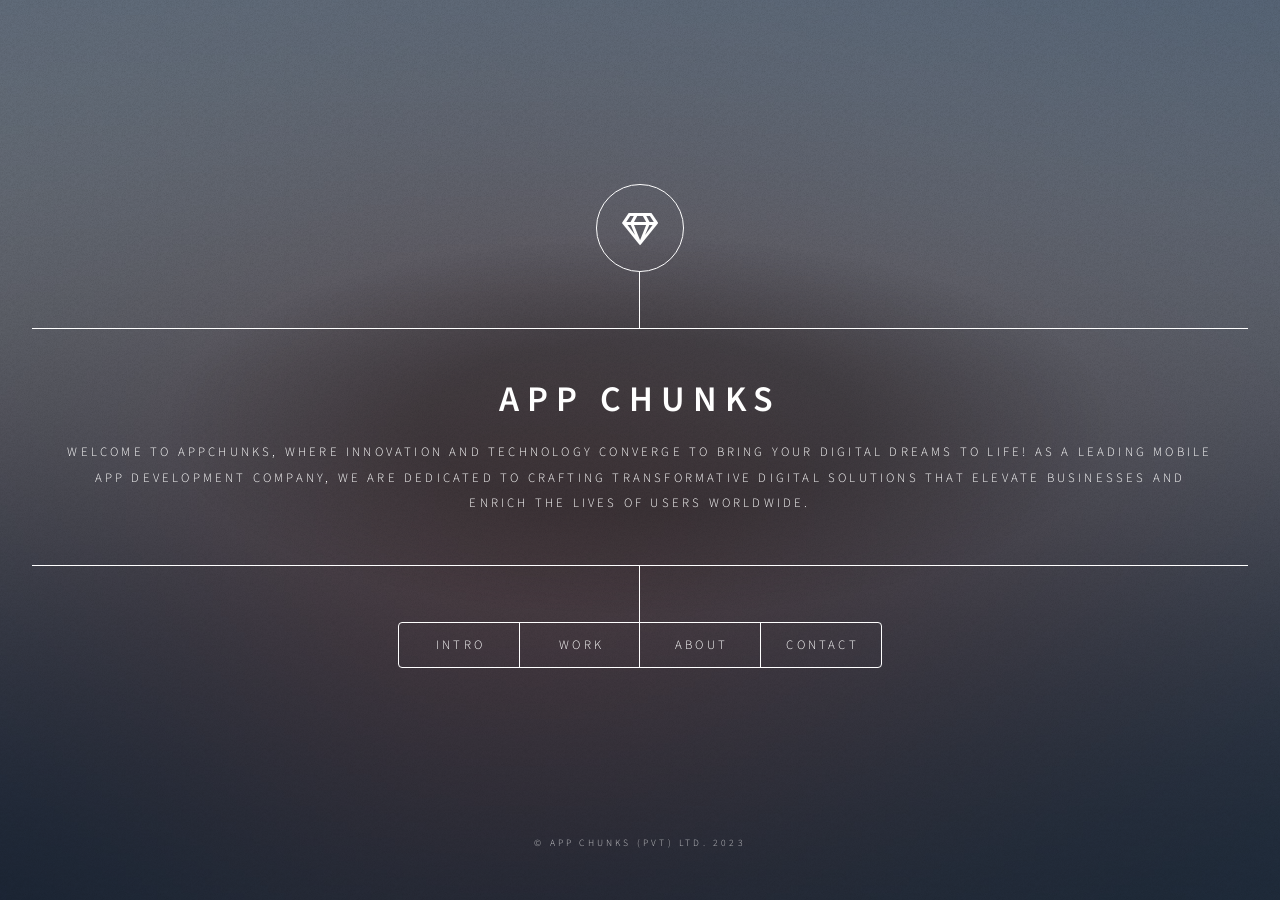
==== index.html @ 53e66ccf "-appads updated" ====
<!DOCTYPE HTML>
<!--
	Dimension by HTML5 UP
	html5up.net | @ajlkn
	Free for personal and commercial use under the CCA 3.0 license (html5up.net/license)
-->
<html>
	<head>
		<title>App Chunks</title>
		<!-- <link rel="apple-touch-icon" href="images/apple-touch-icon.png">
		<link rel="icon" href="images/favicon.ico" type="image/x-icon"> -->
		<link rel="icon" type="image/x-icon" href="images/favicon.ico">
		
		<meta charset="utf-8" />
		<meta name="viewport" content="width=device-width, initial-scale=1, user-scalable=no" />
		<link rel="stylesheet" href="assets/css/main.css" />
		<noscript><link rel="stylesheet" href="assets/css/noscript.css" /></noscript>
		<script async src="https://pagead2.googlesyndication.com/pagead/js/adsbygoogle.js?client=ca-pub-1702155776302125"
     crossorigin="anonymous"></script>

	</head>
	<body class="is-preload">

		<!-- Wrapper -->
			<div id="wrapper">

				<!-- Header -->
					<header id="header">
						<div class="logo">
							<span class="icon fa-gem"></span>
							<!-- <img src="logo.png" alt="Italian Trulli"> -->
						</div>
						<div class="content">
							<div class="inner">
								<h1>App Chunks</h1>
								<p>Welcome to Appchunks, where innovation and technology converge to bring your digital dreams to life! As a leading mobile app development company, we are dedicated to crafting transformative digital solutions that elevate businesses and enrich the lives of users worldwide.</p>
							</div>
						</div>
						<nav>
							<ul>
								<li><a href="#intro">Intro</a></li>
								<li><a href="#work">Work</a></li>
								<li><a href="#about">About</a></li>
								<li><a href="#contact">Contact</a></li>
								<!-- <li><a href="#elements">Elements</a></li> -->
							</ul>
						</nav>
					</header>

				<!-- Main -->
					<div id="main">

						<!-- Intro -->
							<article id="intro">
								<h2 class="major">Intro</h2>
								<span class="image main"><img src="images/pic01.jpg" alt="" /></span>
								<p>Welcome to Appchunks, where innovation and technology converge to bring your digital dreams to life! As a leading mobile app development company, we are dedicated to crafting transformative digital solutions that elevate businesses and enrich the lives of users worldwide.</p>
							</article>

						<!-- Work -->
							<article id="work">
								<h2 class="major">Work</h2>
								<span class="image main"><img src="images/pic02.jpg" alt="" /></span>
								<p>Mobile App Development: Harness the power of mobile with our custom app development services. Whether it's iOS, Android, or cross-platform apps, we have the expertise to create a mobile solution tailored to your requirements.
									<br><br>-Web Application Development: From feature-rich web portals to responsive web applications, we build web-based solutions that deliver exceptional performance and user experience.
									<br><br>-UI/UX Design: Our talented designers craft visually stunning interfaces that seamlessly integrate functionality and aesthetics, ensuring an unparalleled user journey.
									<br><br>-App Maintenance & Support: Our commitment doesn't end with the app launch. We provide ongoing support and maintenance to keep your app running smoothly and up-to-date with the latest technologies.
							</article>

						<!-- About -->
							<article id="about">
								<h2 class="major">About</h2>
								<span class="image main"><img src="images/pic03.jpg" alt="" /></span>
								<p>Let's Transform the Digital Landscape Together:

									Join hands with Appchunks to embark on a transformative journey into the digital world. Together, we will redefine possibilities, enhance user experiences, and drive your business to new heights. Contact us today to discuss your project and witness the magic of innovation come to life.</p>
							</article>

						<!-- Contact -->
						
							<article id="contact">
								<h2 class="major">Contact</h2>
								<form method="post" action="#">
									<div class="fields">
										<div class="field half">
											<label for="name">Name</label>
											<input type="text" name="name" id="name" />
										</div>
										<div class="field half">
											<label for="email">Email</label>
											<input type="text" name="email" id="email" />
										</div>
										<div class="field">
											<label for="message">Message</label>
											<textarea name="message" id="message" rows="4"></textarea>
										</div>
									</div>
									<ul class="actions">
										<li><input type="submit" value="Send Message" class="primary" /></li>
										<li><input type="reset" value="Reset" /></li>
									</ul>
								</form>
								<ul class="icons">
									<li><a href="#" class="icon brands fa-twitter"><span class="label">Twitter</span></a></li>
									<li><a href="#" class="icon brands fa-facebook-f"><span class="label">Facebook</span></a></li>
									<li><a href="#" class="icon brands fa-instagram"><span class="label">Instagram</span></a></li>
									<li><a href="#" class="icon brands fa-github"><span class="label">GitHub</span></a></li>
								</ul>
							</article>

<!-- terms -->
						<article id="terms">
							<h2 class="major">Terms and Conditions</h2>
							<h1>Conditions of Usage</h1>
<p>When a visitor proceeds to visit our website or uses any of our products or services, it implies that he has read and accepted the terms and conditions and submitted unconditional consent to show compliance. If a user finds part or whole of the terms and conditions contrary to his will, we urge you to stop using our website, products, and services, if any, since we only entertain those who agree with our terms and conditions of usage.</p>

<h1>Ownership of Intellectual Property</h1>
<p>As a user of this website or of products and services designed and prepared by Trostun, you must note down that these are considered to be under the sole ownership of Trostun as its intellectual property. Each user will be granted official permission for personal usage through a formal End User License Agreement. Any user thereby cannot modify, alter, change, reverse engineer, or exploit in any manner the intellectual property, i.e., products and services of Trostun.</p>

<h1>Formation of Legal Agreement</h1>
<p>Willful and voluntary usage of our website, products, and services implies by default that you have agreed upon all sections of our terms and conditions along with the privacy policy, and also to the fact that this document forms a legal agreement that is governed by the laws of the land.</p>

<h1>Age Limitations</h1>
<p>Trostun does not discriminate on the basis of age, race, nationality, ethnicity, religion, gender, or even orientation. In addition to that, we strictly urge minor children under the age of 13 not to use any of our products/services. Moreover, we also request that the parents of minor children keep a close check on their children’s online activities.</p>

<h1>Third-Party Links</h1>
<p>Following a very common marketing practice, our website, product, or service pages may often contain third-party links that have no direct connection with Trostun. All these ad links are randomly placed with the sole intention of marketing.</p>
<p>Trostun bears no responsibility for any of these third-party websites and forums. Instead, we urge our users to cautiously interact with all these third-party links and take all your necessary measures and due security steps since we Trostun will bear zero responsibility in any such event where some financial, social, personal, or any kind of loss occurs through usage of these third party websites. Any user reaching these third-party websites is solely responsible for all his acts, interaction, purchases, transaction, or whatsoever.</p>

<h1>Limited Liability</h1>
<p>All the users must note down that Trostun shall not be liable for any direct or indirect, incidental, special, or consequential damages, including but not limited to damages for loss of profit, goodwill, intellectual property, use, data, any other intangible losses, or even losses to physical property. Resulting from the use, or inability to use our services and products.</p>

<h1>Cancellation and Termination</h1>
<ul>
  <li>In case of cancellation or termination of account from either party, Trostun will stop providing you access to its products and services instantly.</li>
  <li>In case of cancellation from the user end, no user will be entitled to any refunds or compensation of any kind.</li>
  <li>All the outstanding payments will instantly become due on the part of the user and will have to be paid in full before quitting/surrendering the usage.</li>
</ul>

<h1>Arbitration and Class Action Waiver</h1>
<p>All the parties concerned in this agreement must note down that any claim, dispute, outstanding issue, controversy, or matter of arbitration arising out of or related to these terms and conditions, their breach, violation, termination, enforcement, interpretation, or validity thereof will be resolved solely by binding individual arbitration and not in a class, representative or consolidated action or proceeding.</p>

<h1>Mobile App Specific Conditions</h1>
<p>Trostun gives the user formal permission through EULA for personal usage, which is subject to compliance with all these terms and conditions. Moreover, that permission is limited nonexclusive to download and install a copy of the App on a mobile device or computer you own or use and to run such a copy of the App solely for your non-commercial usage purposes. So you cannot:</p>
<ul>
  <li>Copy, modify, alter, change, or create derivative works based on the App</li>
  <li>Distribute, transfer, share, sublicense, lease, lend, or rent the App to any third party</li>
  <li>Reverse engineer, decompile or disassemble the App</li>
  <li>Make the functionality of the App available to multiple users without the knowledge and consent of Trostun</li>
</ul>

<h1>Data Retention Policy</h1>
<p>Trostun may collect some of the basic information of our users, which is purely meant for improving the user experience. This information might be retained with us until a user continues using our products and services, also for a reasonable period even afterward to analyze the user grievances, if any, and possible reasons for withdrawals, and to have a deeper insight into the solution of such problems and not for any commercial or financial purposes at all.</p>

						</article>

						<!-- privacy -->
						<article id="privacy">
							<h2 class="major">Privacy Policy</h2>

							<p>AppChunks being a large-scale IT Company, truly believes in the right to privacy of its users. This
								document will shed light on matters related to the privacy policy of the company, along with common
								practices that are pursued for
								the protection of the data and personally identifiable information provided to us. </p>
		
							<p>Here in this policy document, we will discuss in detail that which exact information is collected,
								the reason for the collection of this information, what measures do we take to ensure the protection
								of this information, how and where
								this information is stored, and what exact purposes are served with this information. </p>
							<h5 class="text-head">Which Information Do We Collect?</h5>
							<p>Whenever a user or client interacts directly or indirectly with any of our Software, App, Site, or
								avails any of our services, we may collect some very fundamental information like user name, mailing
								ID, IP Address, etc. There is also
								some non-personal data that we collect and which cannot be linked back to you.</p>
							<p>Apart from these very fundamentals, some other data like the location through IP address, your log
								data, usage information, your device information, and furthermore the data collected through cookies
								is also collected. </p>
							<h5 class="text-head">How Do We Use Your Information?</h5>
							<p>At AppChunks, we only collect all this basic information purely for legitimate purposes and in
								absolute good faith. We collect, process, record, and store this data to appropriately execute the
								contract between our users and us.
								Some other common purposes for the collection of this information are as below</p>
							<ul class="pColor">
								<li>With an intent to communicate with regards to your use of our Software, App, Site or availing
									any of our services. This communication is made for several reasons, i.e., software or app
									updates, to acquire your feedback, to respond
									back to this feedback, for your account verification, to provide you with assistance and support
									in the event of any complications or queries, and for follow up correspondence as well.</li>
								<li>This information also helps us manage our site and products/services in the best possible
									manner, making it more user friendly, ascertaining the true identity of our users for security
									purposes, processing certain transactions
									incurring out of purchases and paid services, in improving the algorithms and performance of our
									site, software, app, and services.</li>
								<li>We use this information to send the users direct email notifications and special offers, if any,
									to send you the promotional and informational content about any new advancements in our
									services, apps, or software, although these
									notifications and emails can be unsubscribed at any time if any of the users aren’t interested
									in them, to connect with them immediately if the need is, in a case where the immediate
									interaction with the user of our services
									is inevitable.</li>
								<li>To execute and process transactions swiftly</li>
								<li>This information helps us improve our products and services, giving us more information about
									consumer preferences and priorities. </li>
							</ul>
							<h5 class="text-head">Do We Exchange Your Data for Any Commercial or Social Reasons?</h5>
							<p>NOT AT ALL. As mentioned earlier that AppChunks is a professional IT Company, and it believes in
								absolute transparency. We respect the privacy of our clients and never tend to breach it no matter
								what; instead, we take all tight
								measures to ensure definite security and protection of the data we attain from our users. We never
								exchange or sell your personal information to any third parties at all, whatever the case may be.
							</p>
							<h5 class="text-head">Plug-ins and Third-Party Apps</h5>
							<p>While using any of our software, apps, site, or services, some third-party plug-ins and apps may try
								to interact and request for your information, but this request would be made straight to the user
								and not to us, nor do we allow any
								such indirect permission at all. </p>
							<p>Therefore, in a case when you come across any such information requests, better analyze them well at
								your own, and only after a hundred percent satisfaction allow them for access, AppChunks would
								never grant this permission to them
								on your behalf even if we have your information already stored. </p>
		
							<h5 class="text-head">When, Why, and With Whom Your Info Might Be Shared?</h5>
							<p>At the very first instance, we never ever share, publicize, or reveal any of your information with
								any third party for any personal, financial, or social gains at all. In some remote exceptions when
								we are contacted by any law enforcing
								agencies LEAs demanding any such information, being bound with the law of the land, only in this
								event your info might be shared with a broader intention of security of land, or, we may also reveal
								this information when the user
								initiates any legal proceedings against us in any court of law or in any arbitrary body, for the
								sake of specifications and identity of the party. Other than these reasons mentioned above, we never
								publicize or reveal your personal
								information. </p>
							<h5 class="text-head">Do We Get Information from Minor Users Too?</h5>
							<p>AppChunks strictly abides by the laws of the land and never knowingly gets any personal information
								from children under the age of 13. In a case where we later realize through any means that some
								certain user is below this age bar
								and his/her information has unknowingly been obtained, we instantly sort the info out and erase it
								even without the request of the user. </p>
							<!-- mobile privacy starts here -->
							<h3 class="policy-hd text-start  pb-0">Mobile Apps Privacy Policy</h3>
							<h5 class="text-head">Which Info is Obtained by the App?</h5>
							<p>As a large-scale professional to the core and reputed organization, AppChunks strongly believes in
								your right to privacy and ensures implementing all staunch measures that guarantee the protection of
								your information. So basically,
								the certain app gets the information that is provided by the user itself when he downloads and
								installs the app. The registration somehow isn’t necessary in all cases but a few features may not
								work unless you don’t register with
								us. During this registration process, the app may usually collect the user name, mailing address,
								password, and a few more such information which is not at all sensitive in nature.</p>
							<h5 class="text-head">Do We Collect any Financial Details?</h5>
							<p>This simple and straight answer to this question is NO. We never demand, acquire, retrieve, or store
								any of your financial information. All the financial transactions between users and us always occur
								through credible third-party platforms
								like banking channels, PayPal and others. AppChunks has nothing to do with any of your financial
								details like Debit or Credit card numbers etc.</p>
							<h5 class="text-head">Information That App Collects Automatically</h5>
							<p>The information that may automatically be collected may include but is not limited to the type of
								device being used, device ID, IP address, mobile operating system, browser info, etc., somehow; the
								app doesn’t collect the precise location
								of the user.</p>
							<h5 class="text-head">Can a User Opt Out at Any Time?</h5>
							<p>Yes. A user can opt-out at any time of his choosing, whenever he decides and makes the mind to not
								allow us any further tracking of the location and retention of the data or information. The user can
								do this instantly by simply uninstalling
								the app from a mobile phone using the most common standard uninstallation processes, or he may also
								request the same by sending us an email which will be acted upon instantly without any questions
								being asked at all.</p>
							<h5 class="text-head">App-Specific Data Retention Policy</h5>
							<p>We may retain some of the fundamental information with us and might keep it stored along with other
								data for a reasonable period of time. In a case where a particular user is willing to delete his
								data and information from our servers
								permanently, they may directly contact us through email and request the same. AppChunks will
								respond to the request in a fairly reasonable time frame. </p>
							<h5 class="text-head">How Do We Ensure the Protection of Your Data?</h5>
							<p>At AppChunks, we are as concerned about your privacy as you are; we always prioritize it and never
								compromise on the sanctity of the information since our professional ethos and moral obligations
								restrict us from doing so. We take
								all measures humanly and technologically possible to take the best possible care of your data and to
								keep it from the access of any third parties. </p>
							<p>We employ the most advanced security firewalls and cyber protocols that may cost us a lot more, but
								we still never tend to compromise even a bit of your information with us. Moreover, even from the
								team of AppChunks, not all members
								may have direct access to this information, and even those who do, also cannot reach it explicitly
								since the information is stored in an encrypted and camouflaged manner. We primarily use this
								information in improving numbers and
								algorithms; for us, this data is nothing more than mere numbers and digits. AppChunks is committed
								to ensuring the absolute safety of the user information at all costs. </p>
							
						</article>
                    
						<article id="delete-data">
							<h2 class="major">Data Deletion Policy</h2>
							<h1>Data Delete Policy - Appchunks</h1>
							<p>
								At Appchunks, we are committed to protecting your privacy and ensuring the security of your personal data. If you wish to have your data deleted from our systems, please follow the instructions below.
							</p>
							<h2>Requesting Data Deletion</h2>
							<p>
								To request the deletion of your data, please send an email to <a href="mailto:contact@appchunks.com">contact@appchunks.com</a> with the subject line "Data Deletion Request". Please provide us with your username or any other relevant information to help us locate your data in our systems. Once we receive your request, we will promptly process it within the applicable legal requirements.
							</p>
							<h2>Automatic Data Deletion</h2>
							<p>
								In addition to manual data deletion requests, Appchunks automatically deletes the data of inactive users who have not accessed their accounts for 60 days or more. This process helps us ensure that only relevant and current data is retained in our systems.
							</p>
							<h2>Contact Us</h2>
							<p>
								If you have any questions or concerns regarding our data delete policy or the handling of your personal data, please don't hesitate to contact us at <a href="mailto:contact@appchunks.com">contact@appchunks.com</a>.
							</p>
							<p>
								Thank you for trusting Appchunks with your data.
							</p>
						</article>
						<!-- Elements --> 
							<!-- <article id="elements">
								<h2 class="major">Elements</h2>

								<section>
									<h3 class="major">Text</h3>
									<p>This is <b>bold</b> and this is <strong>strong</strong>. This is <i>italic</i> and this is <em>emphasized</em>.
									This is <sup>superscript</sup> text and this is <sub>subscript</sub> text.
									This is <u>underlined</u> and this is code: <code>for (;;) { ... }</code>. Finally, <a href="#">this is a link</a>.</p>
									<hr />
									<h2>Heading Level 2</h2>
									<h3>Heading Level 3</h3>
									<h4>Heading Level 4</h4>
									<h5>Heading Level 5</h5>
									<h6>Heading Level 6</h6>
									<hr />
									<h4>Blockquote</h4>
									<blockquote>Fringilla nisl. Donec accumsan interdum nisi, quis tincidunt felis sagittis eget tempus euismod. Vestibulum ante ipsum primis in faucibus vestibulum. Blandit adipiscing eu felis iaculis volutpat ac adipiscing accumsan faucibus. Vestibulum ante ipsum primis in faucibus lorem ipsum dolor sit amet nullam adipiscing eu felis.</blockquote>
									<h4>Preformatted</h4>
									<pre><code>i = 0;

while (!deck.isInOrder()) {
    print 'Iteration ' + i;
    deck.shuffle();
    i++;
}

print 'It took ' + i + ' iterations to sort the deck.';</code></pre>
								</section>

								<section>
									<h3 class="major">Lists</h3>

									<h4>Unordered</h4>
									<ul>
										<li>Dolor pulvinar etiam.</li>
										<li>Sagittis adipiscing.</li>
										<li>Felis enim feugiat.</li>
									</ul>

									<h4>Alternate</h4>
									<ul class="alt">
										<li>Dolor pulvinar etiam.</li>
										<li>Sagittis adipiscing.</li>
										<li>Felis enim feugiat.</li>
									</ul>

									<h4>Ordered</h4>
									<ol>
										<li>Dolor pulvinar etiam.</li>
										<li>Etiam vel felis viverra.</li>
										<li>Felis enim feugiat.</li>
										<li>Dolor pulvinar etiam.</li>
										<li>Etiam vel felis lorem.</li>
										<li>Felis enim et feugiat.</li>
									</ol>
									<h4>Icons</h4>
									<ul class="icons">
										<li><a href="#" class="icon brands fa-twitter"><span class="label">Twitter</span></a></li>
										<li><a href="#" class="icon brands fa-facebook-f"><span class="label">Facebook</span></a></li>
										<li><a href="#" class="icon brands fa-instagram"><span class="label">Instagram</span></a></li>
										<li><a href="#" class="icon brands fa-github"><span class="label">Github</span></a></li>
									</ul>

									<h4>Actions</h4>
									<ul class="actions">
										<li><a href="#" class="button primary">Default</a></li>
										<li><a href="#" class="button">Default</a></li>
									</ul>
									<ul class="actions stacked">
										<li><a href="#" class="button primary">Default</a></li>
										<li><a href="#" class="button">Default</a></li>
									</ul>
								</section>

								<section>
									<h3 class="major">Table</h3>
									<h4>Default</h4>
									<div class="table-wrapper">
										<table>
											<thead>
												<tr>
													<th>Name</th>
													<th>Description</th>
													<th>Price</th>
												</tr>
											</thead>
											<tbody>
												<tr>
													<td>Item One</td>
													<td>Ante turpis integer aliquet porttitor.</td>
													<td>29.99</td>
												</tr>
												<tr>
													<td>Item Two</td>
													<td>Vis ac commodo adipiscing arcu aliquet.</td>
													<td>19.99</td>
												</tr>
												<tr>
													<td>Item Three</td>
													<td> Morbi faucibus arcu accumsan lorem.</td>
													<td>29.99</td>
												</tr>
												<tr>
													<td>Item Four</td>
													<td>Vitae integer tempus condimentum.</td>
													<td>19.99</td>
												</tr>
												<tr>
													<td>Item Five</td>
													<td>Ante turpis integer aliquet porttitor.</td>
													<td>29.99</td>
												</tr>
											</tbody>
											<tfoot>
												<tr>
													<td colspan="2"></td>
													<td>100.00</td>
												</tr>
											</tfoot>
										</table>
									</div>

									<h4>Alternate</h4>
									<div class="table-wrapper">
										<table class="alt">
											<thead>
												<tr>
													<th>Name</th>
													<th>Description</th>
													<th>Price</th>
												</tr>
											</thead>
											<tbody>
												<tr>
													<td>Item One</td>
													<td>Ante turpis integer aliquet porttitor.</td>
													<td>29.99</td>
												</tr>
												<tr>
													<td>Item Two</td>
													<td>Vis ac commodo adipiscing arcu aliquet.</td>
													<td>19.99</td>
												</tr>
												<tr>
													<td>Item Three</td>
													<td> Morbi faucibus arcu accumsan lorem.</td>
													<td>29.99</td>
												</tr>
												<tr>
													<td>Item Four</td>
													<td>Vitae integer tempus condimentum.</td>
													<td>19.99</td>
												</tr>
												<tr>
													<td>Item Five</td>
													<td>Ante turpis integer aliquet porttitor.</td>
													<td>29.99</td>
												</tr>
											</tbody>
											<tfoot>
												<tr>
													<td colspan="2"></td>
													<td>100.00</td>
												</tr>
											</tfoot>
										</table>
									</div>
								</section>

								<section>
									<h3 class="major">Buttons</h3>
									<ul class="actions">
										<li><a href="#" class="button primary">Primary</a></li>
										<li><a href="#" class="button">Default</a></li>
									</ul>
									<ul class="actions">
										<li><a href="#" class="button">Default</a></li>
										<li><a href="#" class="button small">Small</a></li>
									</ul>
									<ul class="actions">
										<li><a href="#" class="button primary icon solid fa-download">Icon</a></li>
										<li><a href="#" class="button icon solid fa-download">Icon</a></li>
									</ul>
									<ul class="actions">
										<li><span class="button primary disabled">Disabled</span></li>
										<li><span class="button disabled">Disabled</span></li>
									</ul>
								</section>

								<section>
									<h3 class="major">Form</h3>
									<form method="post" action="#">
										<div class="fields">
											<div class="field half">
												<label for="demo-name">Name</label>
												<input type="text" name="demo-name" id="demo-name" value="" placeholder="Jane Doe" />
											</div>
											<div class="field half">
												<label for="demo-email">Email</label>
												<input type="email" name="demo-email" id="demo-email" value="" placeholder="jane@untitled.tld" />
											</div>
											<div class="field">
												<label for="demo-category">Category</label>
												<select name="demo-category" id="demo-category">
													<option value="">-</option>
													<option value="1">Manufacturing</option>
													<option value="1">Shipping</option>
													<option value="1">Administration</option>
													<option value="1">Human Resources</option>
												</select>
											</div>
											<div class="field half">
												<input type="radio" id="demo-priority-low" name="demo-priority" checked>
												<label for="demo-priority-low">Low</label>
											</div>
											<div class="field half">
												<input type="radio" id="demo-priority-high" name="demo-priority">
												<label for="demo-priority-high">High</label>
											</div>
											<div class="field half">
												<input type="checkbox" id="demo-copy" name="demo-copy">
												<label for="demo-copy">Email me a copy</label>
											</div>
											<div class="field half">
												<input type="checkbox" id="demo-human" name="demo-human" checked>
												<label for="demo-human">Not a robot</label>
											</div>
											<div class="field">
												<label for="demo-message">Message</label>
												<textarea name="demo-message" id="demo-message" placeholder="Enter your message" rows="6"></textarea>
											</div>
										</div>
										<ul class="actions">
											<li><input type="submit" value="Send Message" class="primary" /></li>
											<li><input type="reset" value="Reset" /></li>
										</ul>
									</form>
								</section>

							</article> -->
							
					</div>

				<!-- Footer -->
					<footer id="footer">
						<p class="copyright">&copy; APP CHUNKS (PVT) LTD. 2023</p>
					</footer>

			</div>

		<!-- BG -->
			<div id="bg"></div>

		<!-- Scripts -->
			<script src="assets/js/jquery.min.js"></script>
			<script src="assets/js/browser.min.js"></script>
			<script src="assets/js/breakpoints.min.js"></script>
			<script src="assets/js/util.js"></script>
			<script src="assets/js/main.js"></script>

	</body>
</html>
---- assets/css/main.css ----
@import url(fontawesome-all.min.css);
@import url("https://fonts.googleapis.com/css?family=Source+Sans+Pro:300italic,600italic,300,600");

/*
	Dimension by HTML5 UP
	html5up.net | @ajlkn
	Free for personal and commercial use under the CCA 3.0 license (html5up.net/license)
*/

html, body, div, span, applet, object,
iframe, h1, h2, h3, h4, h5, h6, p, blockquote,
pre, a, abbr, acronym, address, big, cite,
code, del, dfn, em, img, ins, kbd, q, s, samp,
small, strike, strong, sub, sup, tt, var, b,
u, i, center, dl, dt, dd, ol, ul, li, fieldset,
form, label, legend, table, caption, tbody,
tfoot, thead, tr, th, td, article, aside,
canvas, details, embed, figure, figcaption,
footer, header, hgroup, menu, nav, output, ruby,
section, summary, time, mark, audio, video {
	margin: 0;
	padding: 0;
	border: 0;
	font-size: 100%;
	font: inherit;
	vertical-align: baseline;}

article, aside, details, figcaption, figure,
footer, header, hgroup, menu, nav, section {
	display: block;}

body {
	line-height: 1;
}

ol, ul {
	list-style: none;
}

blockquote, q {
	quotes: none;
}

	blockquote:before, blockquote:after, q:before, q:after {
		content: '';
		content: none;
	}

table {
	border-collapse: collapse;
	border-spacing: 0;
}

body {
	-webkit-text-size-adjust: none;
}

mark {
	background-color: transparent;
	color: inherit;
}

input::-moz-focus-inner {
	border: 0;
	padding: 0;
}

input, select, textarea {
	-moz-appearance: none;
	-webkit-appearance: none;
	-ms-appearance: none;
	appearance: none;
}

/* Basic */

	@-ms-viewport {
		width: device-width;
	}

	@media screen and (max-width: 480px) {

		html, body {
			min-width: 320px;
		}

	}

	html {
		box-sizing: border-box;
	}

	*, *:before, *:after {
		box-sizing: inherit;
	}

	body {
		background: #1b1f22;
	}

		body.is-preload *, body.is-preload *:before, body.is-preload *:after {
			-moz-animation: none !important;
			-webkit-animation: none !important;
			-ms-animation: none !important;
			animation: none !important;
			-moz-transition: none !important;
			-webkit-transition: none !important;
			-ms-transition: none !important;
			transition: none !important;
		}

/* Type */

	html {
		font-size: 16pt;
	}

		@media screen and (max-width: 1680px) {

			html {
				font-size: 12pt;
			}

		}

		@media screen and (max-width: 736px) {

			html {
				font-size: 11pt;
			}

		}

		@media screen and (max-width: 360px) {

			html {
				font-size: 10pt;
			}

		}

	body, input, select, textarea {
		color: #ffffff;
		font-family: "Source Sans Pro", sans-serif;
		font-weight: 300;
		font-size: 1rem;
		line-height: 1.65;
	}

	a {
		-moz-transition: color 0.2s ease-in-out, background-color 0.2s ease-in-out, border-bottom-color 0.2s ease-in-out;
		-webkit-transition: color 0.2s ease-in-out, background-color 0.2s ease-in-out, border-bottom-color 0.2s ease-in-out;
		-ms-transition: color 0.2s ease-in-out, background-color 0.2s ease-in-out, border-bottom-color 0.2s ease-in-out;
		transition: color 0.2s ease-in-out, background-color 0.2s ease-in-out, border-bottom-color 0.2s ease-in-out;
		border-bottom: dotted 1px rgba(255, 255, 255, 0.5);
		text-decoration: none;
		color: inherit;
	}

		a:hover {
			border-bottom-color: transparent;
		}

	strong, b {
		color: #ffffff;
		font-weight: 600;
	}

	em, i {
		font-style: italic;
	}

	p {
		margin: 0 0 2rem 0;
	}

	h1, h2, h3, h4, h5, h6 {
		color: #ffffff;
		font-weight: 600;
		line-height: 1.5;
		margin: 0 0 1rem 0;
		text-transform: uppercase;
		letter-spacing: 0.2rem;
	}

		h1 a, h2 a, h3 a, h4 a, h5 a, h6 a {
			color: inherit;
			text-decoration: none;
		}

		h1.major, h2.major, h3.major, h4.major, h5.major, h6.major {
			border-bottom: solid 1px #ffffff;
			width: -moz-max-content;
			width: -webkit-max-content;
			width: -ms-max-content;
			width: max-content;
			padding-bottom: 0.5rem;
			margin: 0 0 2rem 0;
		}

	h1 {
		font-size: 2.25rem;
		line-height: 1.3;
		letter-spacing: 0.5rem;
	}

	h2 {
		font-size: 1.5rem;
		line-height: 1.4;
		letter-spacing: 0.5rem;
	}

	h3 {
		font-size: 1rem;
	}

	h4 {
		font-size: 0.8rem;
	}

	h5 {
		font-size: 0.7rem;
	}

	h6 {
		font-size: 0.6rem;
	}

	@media screen and (max-width: 736px) {

		h1 {
			font-size: 1.75rem;
			line-height: 1.4;
		}

		h2 {
			font-size: 1.25em;
			line-height: 1.5;
		}

	}

	sub {
		font-size: 0.8rem;
		position: relative;
		top: 0.5rem;
	}

	sup {
		font-size: 0.8rem;
		position: relative;
		top: -0.5rem;
	}

	blockquote {
		border-left: solid 4px #ffffff;
		font-style: italic;
		margin: 0 0 2rem 0;
		padding: 0.5rem 0 0.5rem 2rem;
	}

	code {
		background: rgba(255, 255, 255, 0.075);
		border-radius: 4px;
		font-family: "Courier New", monospace;
		font-size: 0.9rem;
		margin: 0 0.25rem;
		padding: 0.25rem 0.65rem;
	}

	pre {
		-webkit-overflow-scrolling: touch;
		font-family: "Courier New", monospace;
		font-size: 0.9rem;
		margin: 0 0 2rem 0;
	}

		pre code {
			display: block;
			line-height: 1.75;
			padding: 1rem 1.5rem;
			overflow-x: auto;
		}

	hr {
		border: 0;
		border-bottom: solid 1px #ffffff;
		margin: 2.75rem 0;
	}

	.align-left {
		text-align: left;
	}

	.align-center {
		text-align: center;
	}

	.align-right {
		text-align: right;
	}

/* Form */

	form {
		margin: 0 0 2rem 0;
	}

		form > :last-child {
			margin-bottom: 0;
		}

		form > .fields {
			display: -moz-flex;
			display: -webkit-flex;
			display: -ms-flex;
			display: flex;
			-moz-flex-wrap: wrap;
			-webkit-flex-wrap: wrap;
			-ms-flex-wrap: wrap;
			flex-wrap: wrap;
			width: calc(100% + 3rem);
			margin: -1.5rem 0 2rem -1.5rem;
		}

			form > .fields > .field {
				-moz-flex-grow: 0;
				-webkit-flex-grow: 0;
				-ms-flex-grow: 0;
				flex-grow: 0;
				-moz-flex-shrink: 0;
				-webkit-flex-shrink: 0;
				-ms-flex-shrink: 0;
				flex-shrink: 0;
				padding: 1.5rem 0 0 1.5rem;
				width: calc(100% - 1.5rem);
			}

				form > .fields > .field.half {
					width: calc(50% - 0.75rem);
				}

				form > .fields > .field.third {
					width: calc(100%/3 - 0.5rem);
				}

				form > .fields > .field.quarter {
					width: calc(25% - 0.375rem);
				}

		@media screen and (max-width: 480px) {

			form > .fields {
				width: calc(100% + 3rem);
				margin: -1.5rem 0 2rem -1.5rem;
			}

				form > .fields > .field {
					padding: 1.5rem 0 0 1.5rem;
					width: calc(100% - 1.5rem);
				}

					form > .fields > .field.half {
						width: calc(100% - 1.5rem);
					}

					form > .fields > .field.third {
						width: calc(100% - 1.5rem);
					}

					form > .fields > .field.quarter {
						width: calc(100% - 1.5rem);
					}

		}

	label {
		color: #ffffff;
		display: block;
		font-size: 0.8rem;
		font-weight: 300;
		letter-spacing: 0.2rem;
		line-height: 1.5;
		margin: 0 0 1rem 0;
		text-transform: uppercase;
	}

	input[type="text"],
	input[type="password"],
	input[type="email"],
	input[type="tel"],
	select,
	textarea {
		-moz-appearance: none;
		-webkit-appearance: none;
		-ms-appearance: none;
		appearance: none;
		-moz-transition: border-color 0.2s ease-in-out, box-shadow 0.2s ease-in-out, background-color 0.2s ease-in-out;
		-webkit-transition: border-color 0.2s ease-in-out, box-shadow 0.2s ease-in-out, background-color 0.2s ease-in-out;
		-ms-transition: border-color 0.2s ease-in-out, box-shadow 0.2s ease-in-out, background-color 0.2s ease-in-out;
		transition: border-color 0.2s ease-in-out, box-shadow 0.2s ease-in-out, background-color 0.2s ease-in-out;
		background-color: transparent;
		border-radius: 4px;
		border: solid 1px #ffffff;
		color: inherit;
		display: block;
		outline: 0;
		padding: 0 1rem;
		text-decoration: none;
		width: 100%;
	}

		input[type="text"]:invalid,
		input[type="password"]:invalid,
		input[type="email"]:invalid,
		input[type="tel"]:invalid,
		select:invalid,
		textarea:invalid {
			box-shadow: none;
		}

		input[type="text"]:focus,
		input[type="password"]:focus,
		input[type="email"]:focus,
		input[type="tel"]:focus,
		select:focus,
		textarea:focus {
			background: rgba(255, 255, 255, 0.075);
			border-color: #ffffff;
			box-shadow: 0 0 0 1px #ffffff;
		}

	select {
		background-image: url("data:image/svg+xml;charset=utf8,%3Csvg xmlns='http://www.w3.org/2000/svg' width='40' height='40' preserveAspectRatio='none' viewBox='0 0 40 40'%3E%3Cpath d='M9.4,12.3l10.4,10.4l10.4-10.4c0.2-0.2,0.5-0.4,0.9-0.4c0.3,0,0.6,0.1,0.9,0.4l3.3,3.3c0.2,0.2,0.4,0.5,0.4,0.9 c0,0.4-0.1,0.6-0.4,0.9L20.7,31.9c-0.2,0.2-0.5,0.4-0.9,0.4c-0.3,0-0.6-0.1-0.9-0.4L4.3,17.3c-0.2-0.2-0.4-0.5-0.4-0.9 c0-0.4,0.1-0.6,0.4-0.9l3.3-3.3c0.2-0.2,0.5-0.4,0.9-0.4S9.1,12.1,9.4,12.3z' fill='%23ffffff' /%3E%3C/svg%3E");
		background-size: 1.25rem;
		background-repeat: no-repeat;
		background-position: calc(100% - 1rem) center;
		height: 2.75rem;
		padding-right: 2.75rem;
		text-overflow: ellipsis;
	}

		select option {
			color: #ffffff;
			background: #1b1f22;
		}

		select:focus::-ms-value {
			background-color: transparent;
		}

		select::-ms-expand {
			display: none;
		}

	input[type="text"],
	input[type="password"],
	input[type="email"],
	select {
		height: 2.75rem;
	}

	textarea {
		padding: 0.75rem 1rem;
	}

	input[type="checkbox"],
	input[type="radio"] {
		-moz-appearance: none;
		-webkit-appearance: none;
		-ms-appearance: none;
		appearance: none;
		display: block;
		float: left;
		margin-right: -2rem;
		opacity: 0;
		width: 1rem;
		z-index: -1;
	}

		input[type="checkbox"] + label,
		input[type="radio"] + label {
			text-decoration: none;
			-moz-user-select: none;
			-webkit-user-select: none;
			-ms-user-select: none;
			user-select: none;
			color: #ffffff;
			cursor: pointer;
			display: inline-block;
			font-size: 0.8rem;
			font-weight: 300;
			margin: 0 0 0.5rem 0;
			padding-left: 2.65rem;
			padding-right: 0.75rem;
			position: relative;
		}

			input[type="checkbox"] + label:before,
			input[type="radio"] + label:before {
				-moz-osx-font-smoothing: grayscale;
				-webkit-font-smoothing: antialiased;
				display: inline-block;
				font-style: normal;
				font-variant: normal;
				text-rendering: auto;
				line-height: 1;
				text-transform: none !important;
				font-family: 'Font Awesome 5 Free';
				font-weight: 900;
			}

			input[type="checkbox"] + label:before,
			input[type="radio"] + label:before {
				-moz-transition: border-color 0.2s ease-in-out, box-shadow 0.2s ease-in-out, background-color 0.2s ease-in-out;
				-webkit-transition: border-color 0.2s ease-in-out, box-shadow 0.2s ease-in-out, background-color 0.2s ease-in-out;
				-ms-transition: border-color 0.2s ease-in-out, box-shadow 0.2s ease-in-out, background-color 0.2s ease-in-out;
				transition: border-color 0.2s ease-in-out, box-shadow 0.2s ease-in-out, background-color 0.2s ease-in-out;
				border-radius: 4px;
				border: solid 1px #ffffff;
				content: '';
				display: inline-block;
				height: 1.65rem;
				left: 0;
				line-height: 1.65rem;
				position: absolute;
				text-align: center;
				top: -0.15rem;
				width: 1.65rem;
			}

		input[type="checkbox"]:checked + label:before,
		input[type="radio"]:checked + label:before {
			background: #ffffff !important;
			border-color: #ffffff !important;
			color: #1b1f22;
			content: '\f00c';
		}

		input[type="checkbox"]:focus + label:before,
		input[type="radio"]:focus + label:before {
			background: rgba(255, 255, 255, 0.075);
			border-color: #ffffff;
			box-shadow: 0 0 0 1px #ffffff;
		}

	input[type="checkbox"] + label:before {
		border-radius: 4px;
	}

	input[type="radio"] + label:before {
		border-radius: 100%;
	}

	::-webkit-input-placeholder {
		color: rgba(255, 255, 255, 0.5) !important;
		opacity: 1.0;
	}

	:-moz-placeholder {
		color: rgba(255, 255, 255, 0.5) !important;
		opacity: 1.0;
	}

	::-moz-placeholder {
		color: rgba(255, 255, 255, 0.5) !important;
		opacity: 1.0;
	}

	:-ms-input-placeholder {
		color: rgba(255, 255, 255, 0.5) !important;
		opacity: 1.0;
	}

	.formerize-placeholder {
		color: rgba(255, 255, 255, 0.5) !important;
		opacity: 1.0;
	}

/* Box */

	.box {
		border-radius: 4px;
		border: solid 1px #ffffff;
		margin-bottom: 2rem;
		padding: 1.5em;
	}

		.box > :last-child,
		.box > :last-child > :last-child,
		.box > :last-child > :last-child > :last-child {
			margin-bottom: 0;
		}

		.box.alt {
			border: 0;
			border-radius: 0;
			padding: 0;
		}

/* Icon */

	.icon {
		text-decoration: none;
		border-bottom: none;
		position: relative;
	}

		.icon:before {
			-moz-osx-font-smoothing: grayscale;
			-webkit-font-smoothing: antialiased;
			display: inline-block;
			font-style: normal;
			font-variant: normal;
			text-rendering: auto;
			line-height: 1;
			text-transform: none !important;
			font-family: 'Font Awesome 5 Free';
			font-weight: 400;
		}

		.icon > .label {
			display: none;
		}

		.icon:before {
			line-height: inherit;
		}

		.icon.solid:before {
			font-weight: 900;
		}

		.icon.brands:before {
			font-family: 'Font Awesome 5 Brands';
		}

/* Image */

	.image {
		border-radius: 4px;
		border: 0;
		display: inline-block;
		position: relative;
	}

		.image:before {
			pointer-events: none;
			background-image: url("../../images/overlay.png");
			background-color: rgba(19, 21, 25, 0.5);
			border-radius: 4px;
			content: '';
			display: block;
			height: 100%;
			left: 0;
			opacity: 0.5;
			position: absolute;
			top: 0;
			width: 100%;
		}

		.image img {
			border-radius: 4px;
			display: block;
		}

		.image.left, .image.right {
			max-width: 40%;
		}

			.image.left img, .image.right img {
				width: 100%;
			}

		.image.left {
			float: left;
			padding: 0 1.5em 1em 0;
			top: 0.25em;
		}

		.image.right {
			float: right;
			padding: 0 0 1em 1.5em;
			top: 0.25em;
		}

		.image.fit {
			display: block;
			margin: 0 0 2rem 0;
			width: 100%;
		}

			.image.fit img {
				width: 100%;
			}

		.image.main {
			display: block;
			margin: 2.5rem 0;
			width: 100%;
		}

			.image.main img {
				width: 100%;
			}

		@media screen and (max-width: 736px) {

			.image.main {
				margin: 2rem 0;
			}

		}

		@media screen and (max-width: 480px) {

			.image.main {
				margin: 1.5rem 0;
			}

		}

/* List */

	ol {
		list-style: decimal;
		margin: 0 0 2rem 0;
		padding-left: 1.25em;
	}

		ol li {
			padding-left: 0.25em;
		}

	ul {
		list-style: disc;
		margin: 0 0 2rem 0;
		padding-left: 1em;
	}

		ul li {
			padding-left: 0.5em;
		}

		ul.alt {
			list-style: none;
			padding-left: 0;
		}

			ul.alt li {
				border-top: solid 1px #ffffff;
				padding: 0.5em 0;
			}

				ul.alt li:first-child {
					border-top: 0;
					padding-top: 0;
				}

	dl {
		margin: 0 0 2rem 0;
	}

		dl dt {
			display: block;
			font-weight: 600;
			margin: 0 0 1rem 0;
		}

		dl dd {
			margin-left: 2rem;
		}

/* Actions */

	ul.actions {
		display: -moz-flex;
		display: -webkit-flex;
		display: -ms-flex;
		display: flex;
		cursor: default;
		list-style: none;
		margin-left: -1rem;
		padding-left: 0;
	}

		ul.actions li {
			padding: 0 0 0 1rem;
			vertical-align: middle;
		}

		ul.actions.special {
			-moz-justify-content: center;
			-webkit-justify-content: center;
			-ms-justify-content: center;
			justify-content: center;
			width: 100%;
			margin-left: 0;
		}

			ul.actions.special li:first-child {
				padding-left: 0;
			}

		ul.actions.stacked {
			-moz-flex-direction: column;
			-webkit-flex-direction: column;
			-ms-flex-direction: column;
			flex-direction: column;
			margin-left: 0;
		}

			ul.actions.stacked li {
				padding: 1.3rem 0 0 0;
			}

				ul.actions.stacked li:first-child {
					padding-top: 0;
				}

		ul.actions.fit {
			width: calc(100% + 1rem);
		}

			ul.actions.fit li {
				-moz-flex-grow: 1;
				-webkit-flex-grow: 1;
				-ms-flex-grow: 1;
				flex-grow: 1;
				-moz-flex-shrink: 1;
				-webkit-flex-shrink: 1;
				-ms-flex-shrink: 1;
				flex-shrink: 1;
				width: 100%;
			}

				ul.actions.fit li > * {
					width: 100%;
				}

			ul.actions.fit.stacked {
				width: 100%;
			}

		@media screen and (max-width: 480px) {

			ul.actions:not(.fixed) {
				-moz-flex-direction: column;
				-webkit-flex-direction: column;
				-ms-flex-direction: column;
				flex-direction: column;
				margin-left: 0;
				width: 100% !important;
			}

				ul.actions:not(.fixed) li {
					-moz-flex-grow: 1;
					-webkit-flex-grow: 1;
					-ms-flex-grow: 1;
					flex-grow: 1;
					-moz-flex-shrink: 1;
					-webkit-flex-shrink: 1;
					-ms-flex-shrink: 1;
					flex-shrink: 1;
					padding: 1rem 0 0 0;
					text-align: center;
					width: 100%;
				}

					ul.actions:not(.fixed) li > * {
						width: 100%;
					}

					ul.actions:not(.fixed) li:first-child {
						padding-top: 0;
					}

					ul.actions:not(.fixed) li input[type="submit"],
					ul.actions:not(.fixed) li input[type="reset"],
					ul.actions:not(.fixed) li input[type="button"],
					ul.actions:not(.fixed) li button,
					ul.actions:not(.fixed) li .button {
						width: 100%;
					}

						ul.actions:not(.fixed) li input[type="submit"].icon:before,
						ul.actions:not(.fixed) li input[type="reset"].icon:before,
						ul.actions:not(.fixed) li input[type="button"].icon:before,
						ul.actions:not(.fixed) li button.icon:before,
						ul.actions:not(.fixed) li .button.icon:before {
							margin-left: -0.5em;
						}

		}

/* Icons */

	ul.icons {
		cursor: default;
		list-style: none;
		padding-left: 0;
	}

		ul.icons li {
			display: inline-block;
			padding: 0 0.75em 0 0;
		}

			ul.icons li:last-child {
				padding-right: 0;
			}

			ul.icons li a {
				border-radius: 100%;
				box-shadow: inset 0 0 0 1px #ffffff;
				display: inline-block;
				height: 2.25rem;
				line-height: 2.25rem;
				text-align: center;
				width: 2.25rem;
			}

				ul.icons li a:hover {
					background-color: rgba(255, 255, 255, 0.075);
				}

				ul.icons li a:active {
					background-color: rgba(255, 255, 255, 0.175);
				}

/* Table */

	.table-wrapper {
		-webkit-overflow-scrolling: touch;
		overflow-x: auto;
	}

	table {
		margin: 0 0 2rem 0;
		width: 100%;
	}

		table tbody tr {
			border: solid 1px #ffffff;
			border-left: 0;
			border-right: 0;
		}

			table tbody tr:nth-child(2n + 1) {
				background-color: rgba(255, 255, 255, 0.075);
			}

		table td {
			padding: 0.75em 0.75em;
		}

		table th {
			color: #ffffff;
			font-size: 0.9em;
			font-weight: 600;
			padding: 0 0.75em 0.75em 0.75em;
			text-align: left;
		}

		table thead {
			border-bottom: solid 2px #ffffff;
		}

		table tfoot {
			border-top: solid 2px #ffffff;
		}

		table.alt {
			border-collapse: separate;
		}

			table.alt tbody tr td {
				border: solid 1px #ffffff;
				border-left-width: 0;
				border-top-width: 0;
			}

				table.alt tbody tr td:first-child {
					border-left-width: 1px;
				}

			table.alt tbody tr:first-child td {
				border-top-width: 1px;
			}

			table.alt thead {
				border-bottom: 0;
			}

			table.alt tfoot {
				border-top: 0;
			}

/* Button */

	input[type="submit"],
	input[type="reset"],
	input[type="button"],
	button,
	.button {
		-moz-appearance: none;
		-webkit-appearance: none;
		-ms-appearance: none;
		appearance: none;
		-moz-transition: background-color 0.2s ease-in-out, color 0.2s ease-in-out;
		-webkit-transition: background-color 0.2s ease-in-out, color 0.2s ease-in-out;
		-ms-transition: background-color 0.2s ease-in-out, color 0.2s ease-in-out;
		transition: background-color 0.2s ease-in-out, color 0.2s ease-in-out;
		background-color: transparent;
		border-radius: 4px;
		border: 0;
		box-shadow: inset 0 0 0 1px #ffffff;
		color: #ffffff !important;
		cursor: pointer;
		display: inline-block;
		font-size: 0.8rem;
		font-weight: 300;
		height: 2.75rem;
		letter-spacing: 0.2rem;
		line-height: 2.75rem;
		outline: 0;
		padding: 0 1.25rem 0 1.35rem;
		text-align: center;
		text-decoration: none;
		text-transform: uppercase;
		white-space: nowrap;
	}

		input[type="submit"]:hover,
		input[type="reset"]:hover,
		input[type="button"]:hover,
		button:hover,
		.button:hover {
			background-color: rgba(255, 255, 255, 0.075);
		}

		input[type="submit"]:active,
		input[type="reset"]:active,
		input[type="button"]:active,
		button:active,
		.button:active {
			background-color: rgba(255, 255, 255, 0.175);
		}

		input[type="submit"].icon:before,
		input[type="reset"].icon:before,
		input[type="button"].icon:before,
		button.icon:before,
		.button.icon:before {
			margin-right: 0.5em;
		}

		input[type="submit"].fit,
		input[type="reset"].fit,
		input[type="button"].fit,
		button.fit,
		.button.fit {
			width: 100%;
		}

		input[type="submit"].small,
		input[type="reset"].small,
		input[type="button"].small,
		button.small,
		.button.small {
			font-size: 0.6rem;
			height: 2.0625rem;
			line-height: 2.0625rem;
		}

		input[type="submit"].primary,
		input[type="reset"].primary,
		input[type="button"].primary,
		button.primary,
		.button.primary {
			background-color: #ffffff;
			color: #1b1f22 !important;
			font-weight: 600;
		}

		input[type="submit"].disabled, input[type="submit"]:disabled,
		input[type="reset"].disabled,
		input[type="reset"]:disabled,
		input[type="button"].disabled,
		input[type="button"]:disabled,
		button.disabled,
		button:disabled,
		.button.disabled,
		.button:disabled {
			pointer-events: none;
			cursor: default;
			opacity: 0.25;
		}

	input[type="submit"],
	input[type="reset"],
	input[type="button"],
	button {
		line-height: calc(2.75rem - 2px);
	}

/* BG */

	#bg {
		-moz-transform: scale(1.0);
		-webkit-transform: scale(1.0);
		-ms-transform: scale(1.0);
		transform: scale(1.0);
		-webkit-backface-visibility: hidden;
		position: fixed;
		top: 0;
		left: 0;
		width: 100%;
		height: 100vh;
		z-index: 1;
	}

		#bg:before, #bg:after {
			content: '';
			display: block;
			position: absolute;
			top: 0;
			left: 0;
			width: 100%;
			height: 100%;
		}

		#bg:before {
			-moz-transition: background-color 2.5s ease-in-out;
			-webkit-transition: background-color 2.5s ease-in-out;
			-ms-transition: background-color 2.5s ease-in-out;
			transition: background-color 2.5s ease-in-out;
			-moz-transition-delay: 0.75s;
			-webkit-transition-delay: 0.75s;
			-ms-transition-delay: 0.75s;
			transition-delay: 0.75s;
			background-image: linear-gradient(to top, rgba(19, 21, 25, 0.5), rgba(19, 21, 25, 0.5)), url("../../images/overlay.png");
			background-size: auto, 256px 256px;
			background-position: center, center;
			background-repeat: no-repeat, repeat;
			z-index: 2;
		}

		#bg:after {
			-moz-transform: scale(1.125);
			-webkit-transform: scale(1.125);
			-ms-transform: scale(1.125);
			transform: scale(1.125);
			-moz-transition: -moz-transform 0.325s ease-in-out, -moz-filter 0.325s ease-in-out;
			-webkit-transition: -webkit-transform 0.325s ease-in-out, -webkit-filter 0.325s ease-in-out;
			-ms-transition: -ms-transform 0.325s ease-in-out, -ms-filter 0.325s ease-in-out;
			transition: transform 0.325s ease-in-out, filter 0.325s ease-in-out;
			background-image: url("../../images/bg.jpg");
			background-position: center;
			background-size: cover;
			background-repeat: no-repeat;
			z-index: 1;
		}

		body.is-article-visible #bg:after {
			-moz-transform: scale(1.0825);
			-webkit-transform: scale(1.0825);
			-ms-transform: scale(1.0825);
			transform: scale(1.0825);
			-moz-filter: blur(0.2rem);
			-webkit-filter: blur(0.2rem);
			-ms-filter: blur(0.2rem);
			filter: blur(0.2rem);
		}

		body.is-preload #bg:before {
			background-color: #000000;
		}

/* Wrapper */

	#wrapper {
		display: -moz-flex;
		display: -webkit-flex;
		display: -ms-flex;
		display: flex;
		-moz-flex-direction: column;
		-webkit-flex-direction: column;
		-ms-flex-direction: column;
		flex-direction: column;
		-moz-align-items: center;
		-webkit-align-items: center;
		-ms-align-items: center;
		align-items: center;
		-moz-justify-content: space-between;
		-webkit-justify-content: space-between;
		-ms-justify-content: space-between;
		justify-content: space-between;
		position: relative;
		min-height: 100vh;
		width: 100%;
		padding: 4rem 2rem;
		z-index: 3;
	}

		#wrapper:before {
			content: '';
			display: block;
		}

		@media screen and (max-width: 1680px) {

			#wrapper {
				padding: 3rem 2rem;
			}

		}

		@media screen and (max-width: 736px) {

			#wrapper {
				padding: 2rem 1rem;
			}

		}

		@media screen and (max-width: 480px) {

			#wrapper {
				padding: 1rem;
			}

		}

/* Header */

	#header {
		display: -moz-flex;
		display: -webkit-flex;
		display: -ms-flex;
		display: flex;
		-moz-flex-direction: column;
		-webkit-flex-direction: column;
		-ms-flex-direction: column;
		flex-direction: column;
		-moz-align-items: center;
		-webkit-align-items: center;
		-ms-align-items: center;
		align-items: center;
		-moz-transition: -moz-transform 0.325s ease-in-out, -moz-filter 0.325s ease-in-out, opacity 0.325s ease-in-out;
		-webkit-transition: -webkit-transform 0.325s ease-in-out, -webkit-filter 0.325s ease-in-out, opacity 0.325s ease-in-out;
		-ms-transition: -ms-transform 0.325s ease-in-out, -ms-filter 0.325s ease-in-out, opacity 0.325s ease-in-out;
		transition: transform 0.325s ease-in-out, filter 0.325s ease-in-out, opacity 0.325s ease-in-out;
		background-image: -moz-radial-gradient(rgba(0, 0, 0, 0.25) 25%, rgba(0, 0, 0, 0) 55%);
		background-image: -webkit-radial-gradient(rgba(0, 0, 0, 0.25) 25%, rgba(0, 0, 0, 0) 55%);
		background-image: -ms-radial-gradient(rgba(0, 0, 0, 0.25) 25%, rgba(0, 0, 0, 0) 55%);
		background-image: radial-gradient(rgba(0, 0, 0, 0.25) 25%, rgba(0, 0, 0, 0) 55%);
		max-width: 100%;
		text-align: center;
	}

		#header > * {
			-moz-transition: opacity 0.325s ease-in-out;
			-webkit-transition: opacity 0.325s ease-in-out;
			-ms-transition: opacity 0.325s ease-in-out;
			transition: opacity 0.325s ease-in-out;
			position: relative;
			margin-top: 3.5rem;
		}

			#header > *:before {
				content: '';
				display: block;
				position: absolute;
				top: calc(-3.5rem - 1px);
				left: calc(50% - 1px);
				width: 1px;
				height: calc(3.5rem + 1px);
				background: #ffffff;
			}

		#header > :first-child {
			margin-top: 0;
		}

			#header > :first-child:before {
				display: none;
			}

		#header .logo {
			width: 5.5rem;
			height: 5.5rem;
			line-height: 5.5rem;
			border: solid 1px #ffffff;
			border-radius: 100%;
		}

			#header .logo .icon:before {
				font-size: 2rem;
			}

		#header .content {
			border-style: solid;
			border-color: #ffffff;
			border-top-width: 1px;
			border-bottom-width: 1px;
			max-width: 100%;
		}

			#header .content .inner {
				-moz-transition: max-height 0.75s ease, padding 0.75s ease, opacity 0.325s ease-in-out;
				-webkit-transition: max-height 0.75s ease, padding 0.75s ease, opacity 0.325s ease-in-out;
				-ms-transition: max-height 0.75s ease, padding 0.75s ease, opacity 0.325s ease-in-out;
				transition: max-height 0.75s ease, padding 0.75s ease, opacity 0.325s ease-in-out;
				-moz-transition-delay: 0.25s;
				-webkit-transition-delay: 0.25s;
				-ms-transition-delay: 0.25s;
				transition-delay: 0.25s;
				padding: 3rem 2rem;
				max-height: 40rem;
				overflow: hidden;
			}

				#header .content .inner > :last-child {
					margin-bottom: 0;
				}

			#header .content p {
				text-transform: uppercase;
				letter-spacing: 0.2rem;
				font-size: 0.8rem;
				line-height: 2;
			}

		#header nav ul {
			display: -moz-flex;
			display: -webkit-flex;
			display: -ms-flex;
			display: flex;
			margin-bottom: 0;
			list-style: none;
			padding-left: 0;
			border: solid 1px #ffffff;
			border-radius: 4px;
		}

			#header nav ul li {
				padding-left: 0;
				border-left: solid 1px #ffffff;
			}

				#header nav ul li:first-child {
					border-left: 0;
				}

				#header nav ul li a {
					display: block;
					min-width: 7.5rem;
					height: 2.75rem;
					line-height: 2.75rem;
					padding: 0 1.25rem 0 1.45rem;
					text-transform: uppercase;
					letter-spacing: 0.2rem;
					font-size: 0.8rem;
					border-bottom: 0;
				}

					#header nav ul li a:hover {
						background-color: rgba(255, 255, 255, 0.075);
					}

					#header nav ul li a:active {
						background-color: rgba(255, 255, 255, 0.175);
					}

		#header nav.use-middle:after {
			content: '';
			display: block;
			position: absolute;
			top: 0;
			left: calc(50% - 1px);
			width: 1px;
			height: 100%;
			background: #ffffff;
		}

		#header nav.use-middle ul li.is-middle {
			border-left: 0;
		}

		body.is-article-visible #header {
			-moz-transform: scale(0.95);
			-webkit-transform: scale(0.95);
			-ms-transform: scale(0.95);
			transform: scale(0.95);
			-moz-filter: blur(0.1rem);
			-webkit-filter: blur(0.1rem);
			-ms-filter: blur(0.1rem);
			filter: blur(0.1rem);
			opacity: 0;
		}

		body.is-preload #header {
			-moz-filter: blur(0.125rem);
			-webkit-filter: blur(0.125rem);
			-ms-filter: blur(0.125rem);
			filter: blur(0.125rem);
		}

			body.is-preload #header > * {
				opacity: 0;
			}

			body.is-preload #header .content .inner {
				max-height: 0;
				padding-top: 0;
				padding-bottom: 0;
				opacity: 0;
			}

		@media screen and (max-width: 980px) {

			#header .content p br {
				display: none;
			}

		}

		@media screen and (max-width: 736px) {

			#header > * {
				margin-top: 2rem;
			}

				#header > *:before {
					top: calc(-2rem - 1px);
					height: calc(2rem + 1px);
				}

			#header .logo {
				width: 4.75rem;
				height: 4.75rem;
				line-height: 4.75rem;
			}

				#header .logo .icon:before {
					font-size: 1.75rem;
				}

			#header .content .inner {
				padding: 2.5rem 1rem;
			}

			#header .content p {
				line-height: 1.875;
			}

		}

		@media screen and (max-width: 480px) {

			#header {
				padding: 1.5rem 0;
			}

				#header .content .inner {
					padding: 2.5rem 0;
				}

				#header nav ul {
					-moz-flex-direction: column;
					-webkit-flex-direction: column;
					-ms-flex-direction: column;
					flex-direction: column;
					min-width: 10rem;
					max-width: 100%;
				}

					#header nav ul li {
						border-left: 0;
						border-top: solid 1px #ffffff;
					}

						#header nav ul li:first-child {
							border-top: 0;
						}

						#header nav ul li a {
							height: 3rem;
							line-height: 3rem;
							min-width: 0;
							width: 100%;
						}

				#header nav.use-middle:after {
					display: none;
				}

		}

/* Main */

	#main {
		-moz-flex-grow: 1;
		-webkit-flex-grow: 1;
		-ms-flex-grow: 1;
		flex-grow: 1;
		-moz-flex-shrink: 1;
		-webkit-flex-shrink: 1;
		-ms-flex-shrink: 1;
		flex-shrink: 1;
		display: -moz-flex;
		display: -webkit-flex;
		display: -ms-flex;
		display: flex;
		-moz-align-items: center;
		-webkit-align-items: center;
		-ms-align-items: center;
		align-items: center;
		-moz-justify-content: center;
		-webkit-justify-content: center;
		-ms-justify-content: center;
		justify-content: center;
		-moz-flex-direction: column;
		-webkit-flex-direction: column;
		-ms-flex-direction: column;
		flex-direction: column;
		position: relative;
		max-width: 100%;
		z-index: 3;
	}

		#main article {
			-moz-transform: translateY(0.25rem);
			-webkit-transform: translateY(0.25rem);
			-ms-transform: translateY(0.25rem);
			transform: translateY(0.25rem);
			-moz-transition: opacity 0.325s ease-in-out, -moz-transform 0.325s ease-in-out;
			-webkit-transition: opacity 0.325s ease-in-out, -webkit-transform 0.325s ease-in-out;
			-ms-transition: opacity 0.325s ease-in-out, -ms-transform 0.325s ease-in-out;
			transition: opacity 0.325s ease-in-out, transform 0.325s ease-in-out;
			padding: 4.5rem 2.5rem 1.5rem 2.5rem ;
			position: relative;
			width: 40rem;
			max-width: 100%;
			background-color: rgba(27, 31, 34, 0.85);
			border-radius: 4px;
			opacity: 0;
		}

			#main article.active {
				-moz-transform: translateY(0);
				-webkit-transform: translateY(0);
				-ms-transform: translateY(0);
				transform: translateY(0);
				opacity: 1;
			}

			#main article .close {
				display: block;
				position: absolute;
				top: 0;
				right: 0;
				width: 4rem;
				height: 4rem;
				cursor: pointer;
				text-indent: 4rem;
				overflow: hidden;
				white-space: nowrap;
			}

				#main article .close:before {
					-moz-transition: background-color 0.2s ease-in-out;
					-webkit-transition: background-color 0.2s ease-in-out;
					-ms-transition: background-color 0.2s ease-in-out;
					transition: background-color 0.2s ease-in-out;
					content: '';
					display: block;
					position: absolute;
					top: 0.75rem;
					left: 0.75rem;
					width: 2.5rem;
					height: 2.5rem;
					border-radius: 100%;
					background-position: center;
					background-image: url("data:image/svg+xml;charset=utf8,%3Csvg xmlns='http://www.w3.org/2000/svg' xmlns:xlink='http://www.w3.org/1999/xlink' width='20px' height='20px' viewBox='0 0 20 20' zoomAndPan='disable'%3E%3Cstyle%3Eline %7B stroke: %23ffffff%3B stroke-width: 1%3B %7D%3C/style%3E%3Cline x1='2' y1='2' x2='18' y2='18' /%3E%3Cline x1='18' y1='2' x2='2' y2='18' /%3E%3C/svg%3E");
					background-size: 20px 20px;
					background-repeat: no-repeat;
				}

				#main article .close:hover:before {
					background-color: rgba(255, 255, 255, 0.075);
				}

				#main article .close:active:before {
					background-color: rgba(255, 255, 255, 0.175);
				}

		@media screen and (max-width: 736px) {

			#main article {
				padding: 3.5rem 2rem 0.5rem 2rem ;
			}

				#main article .close:before {
					top: 0.875rem;
					left: 0.875rem;
					width: 2.25rem;
					height: 2.25rem;
					background-size: 14px 14px;
				}

		}

		@media screen and (max-width: 480px) {

			#main article {
				padding: 3rem 1.5rem 0.5rem 1.5rem ;
			}

		}

/* Footer */

	#footer {
		-moz-transition: -moz-transform 0.325s ease-in-out, -moz-filter 0.325s ease-in-out, opacity 0.325s ease-in-out;
		-webkit-transition: -webkit-transform 0.325s ease-in-out, -webkit-filter 0.325s ease-in-out, opacity 0.325s ease-in-out;
		-ms-transition: -ms-transform 0.325s ease-in-out, -ms-filter 0.325s ease-in-out, opacity 0.325s ease-in-out;
		transition: transform 0.325s ease-in-out, filter 0.325s ease-in-out, opacity 0.325s ease-in-out;
		width: 100%;
		max-width: 100%;
		margin-top: 2rem;
		text-align: center;
	}

		#footer .copyright {
			letter-spacing: 0.2rem;
			font-size: 0.6rem;
			opacity: 0.75;
			margin-bottom: 0;
			text-transform: uppercase;
		}

		body.is-article-visible #footer {
			-moz-transform: scale(0.95);
			-webkit-transform: scale(0.95);
			-ms-transform: scale(0.95);
			transform: scale(0.95);
			-moz-filter: blur(0.1rem);
			-webkit-filter: blur(0.1rem);
			-ms-filter: blur(0.1rem);
			filter: blur(0.1rem);
			opacity: 0;
		}

		body.is-preload #footer {
			opacity: 0;
		}
---- assets/css/noscript.css ----
/*
	Dimension by HTML5 UP
	html5up.net | @ajlkn
	Free for personal and commercial use under the CCA 3.0 license (html5up.net/license)
*/

/* BG */

	body.is-preload #bg:before {
		background-color: transparent;
	}

/* Header */

	body.is-preload #header {
		-moz-filter: none;
		-webkit-filter: none;
		-ms-filter: none;
		filter: none;
	}

		body.is-preload #header > * {
			opacity: 1;
		}

		body.is-preload #header .content .inner {
			max-height: none;
			padding: 3rem 2rem;
			opacity: 1;
		}

/* Main */

	#main article {
		opacity: 1;
		margin: 4rem 0 0 0;
	}
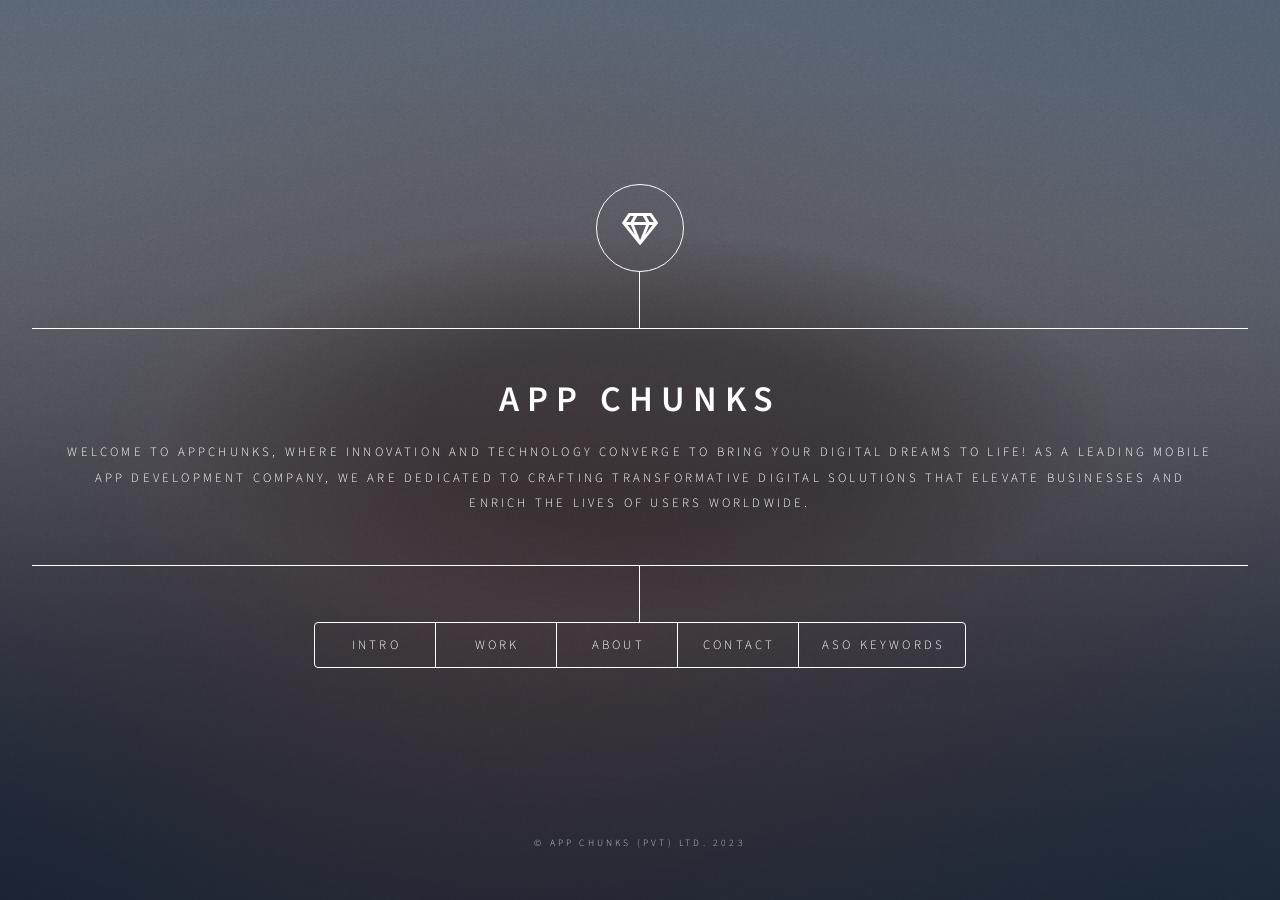
==== commit 9184f99e: "Add ASO keyword research tool at /keywords/ - Full keyword search with volume, difficulty, chance sc" ====
--- a/index.html
+++ b/index.html
@@ -42,7 +42,7 @@
 								<li><a href="#work">Work</a></li>
 								<li><a href="#about">About</a></li>
 								<li><a href="#contact">Contact</a></li>
-								<!-- <li><a href="#elements">Elements</a></li> -->
+								<li><a href="/keywords/">ASO Keywords</a></li>
 							</ul>
 						</nav>
 					</header>
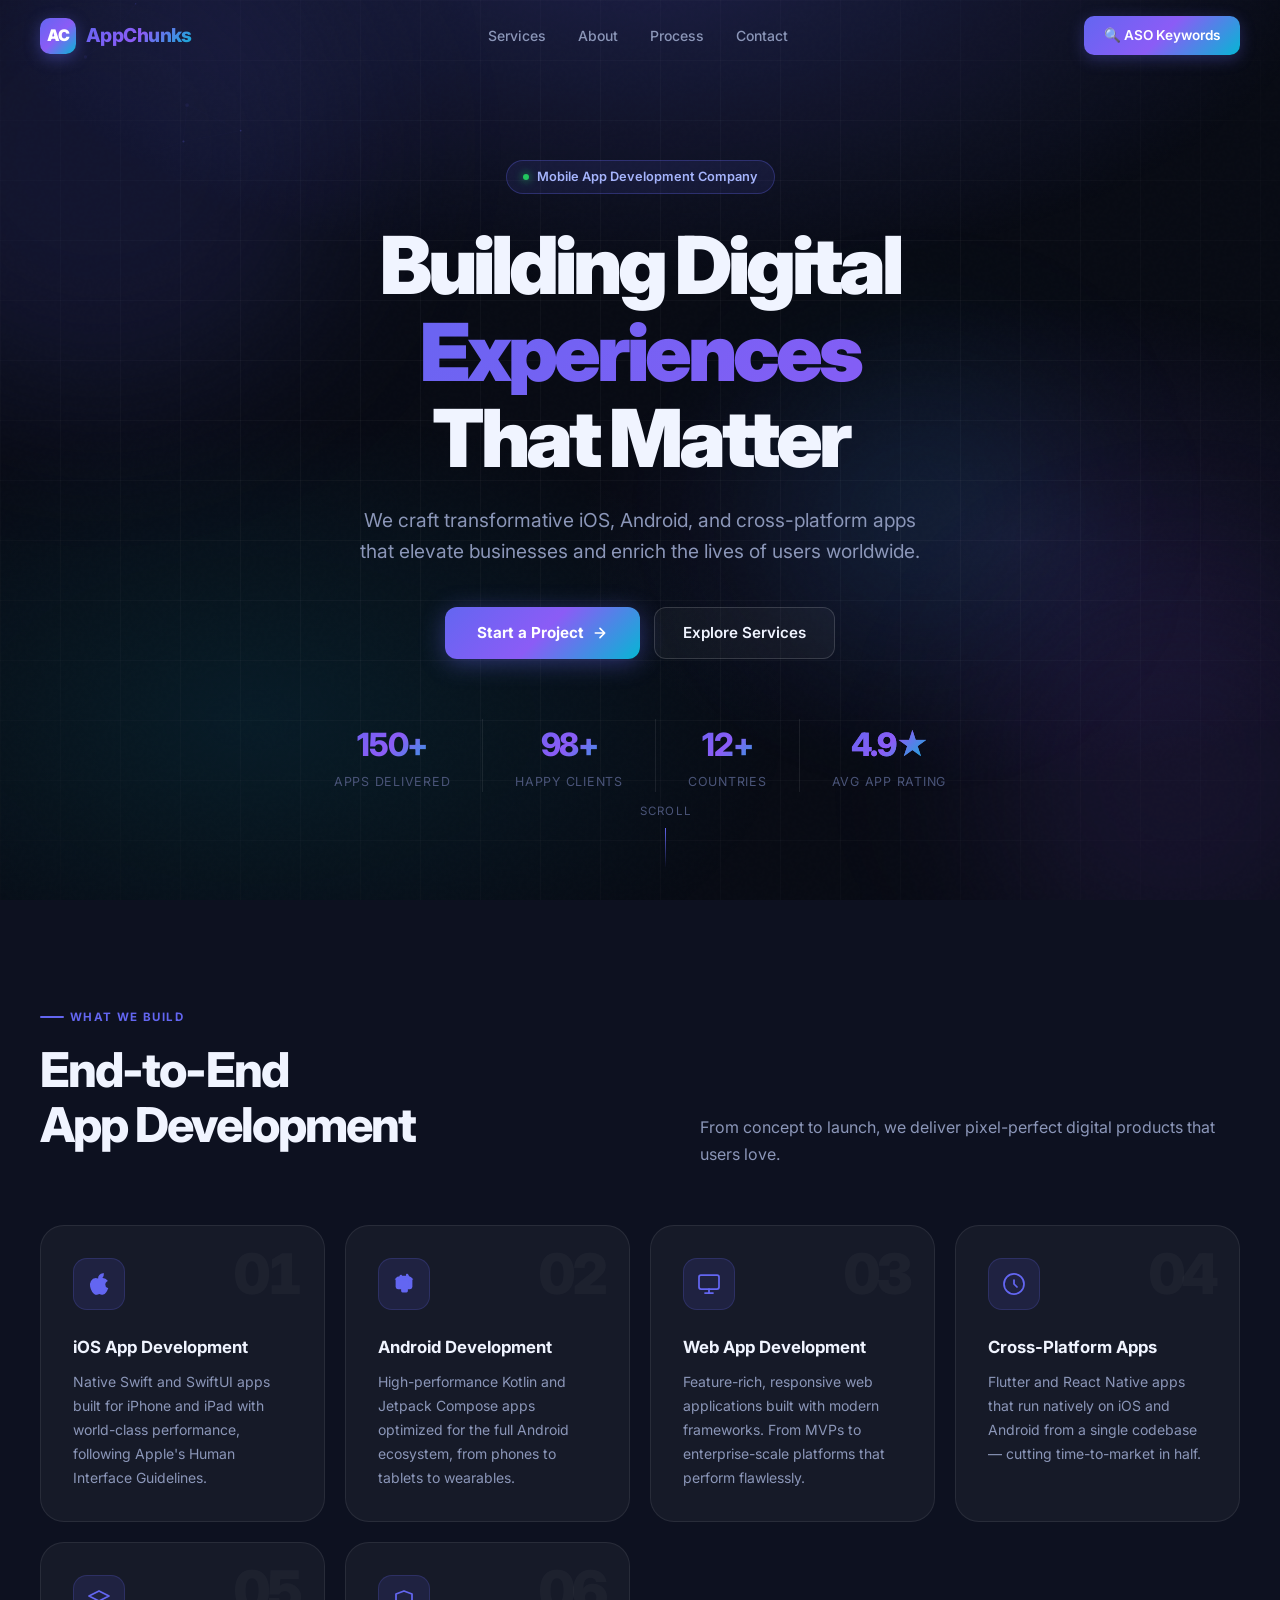
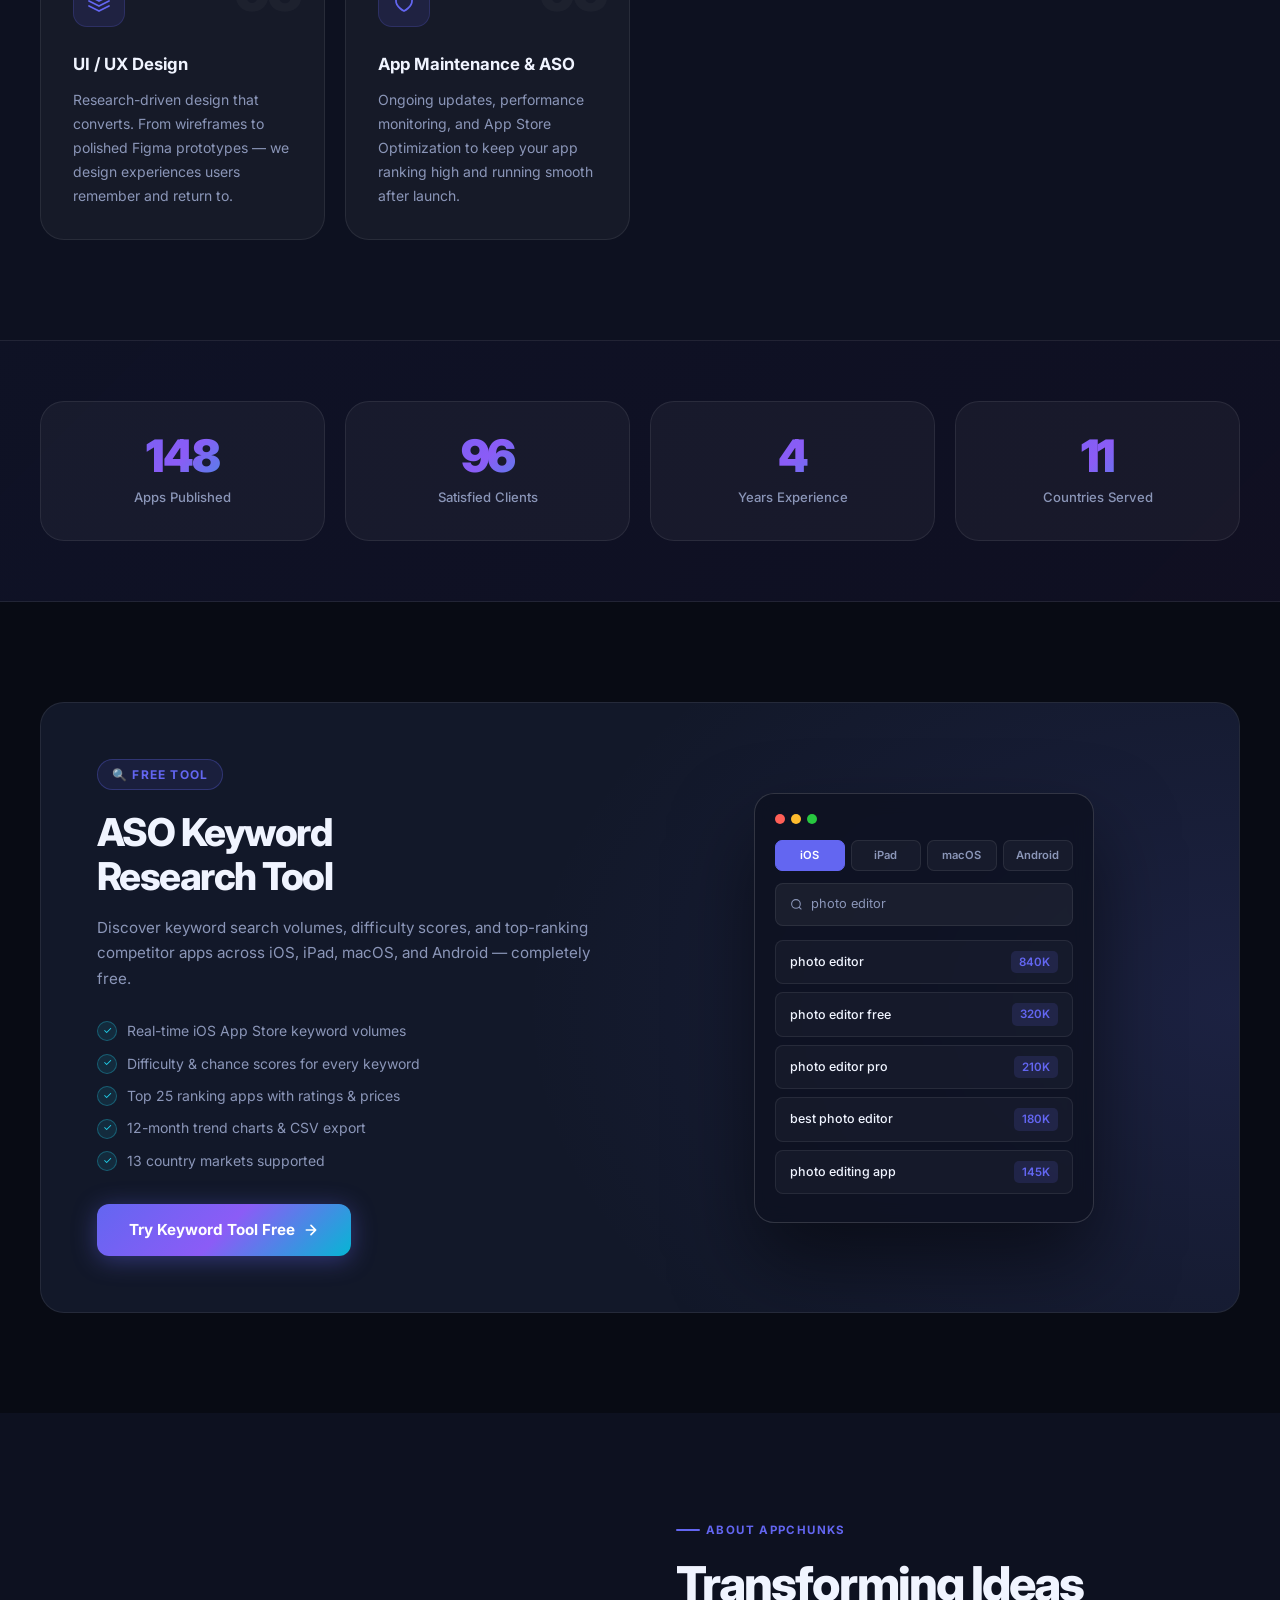
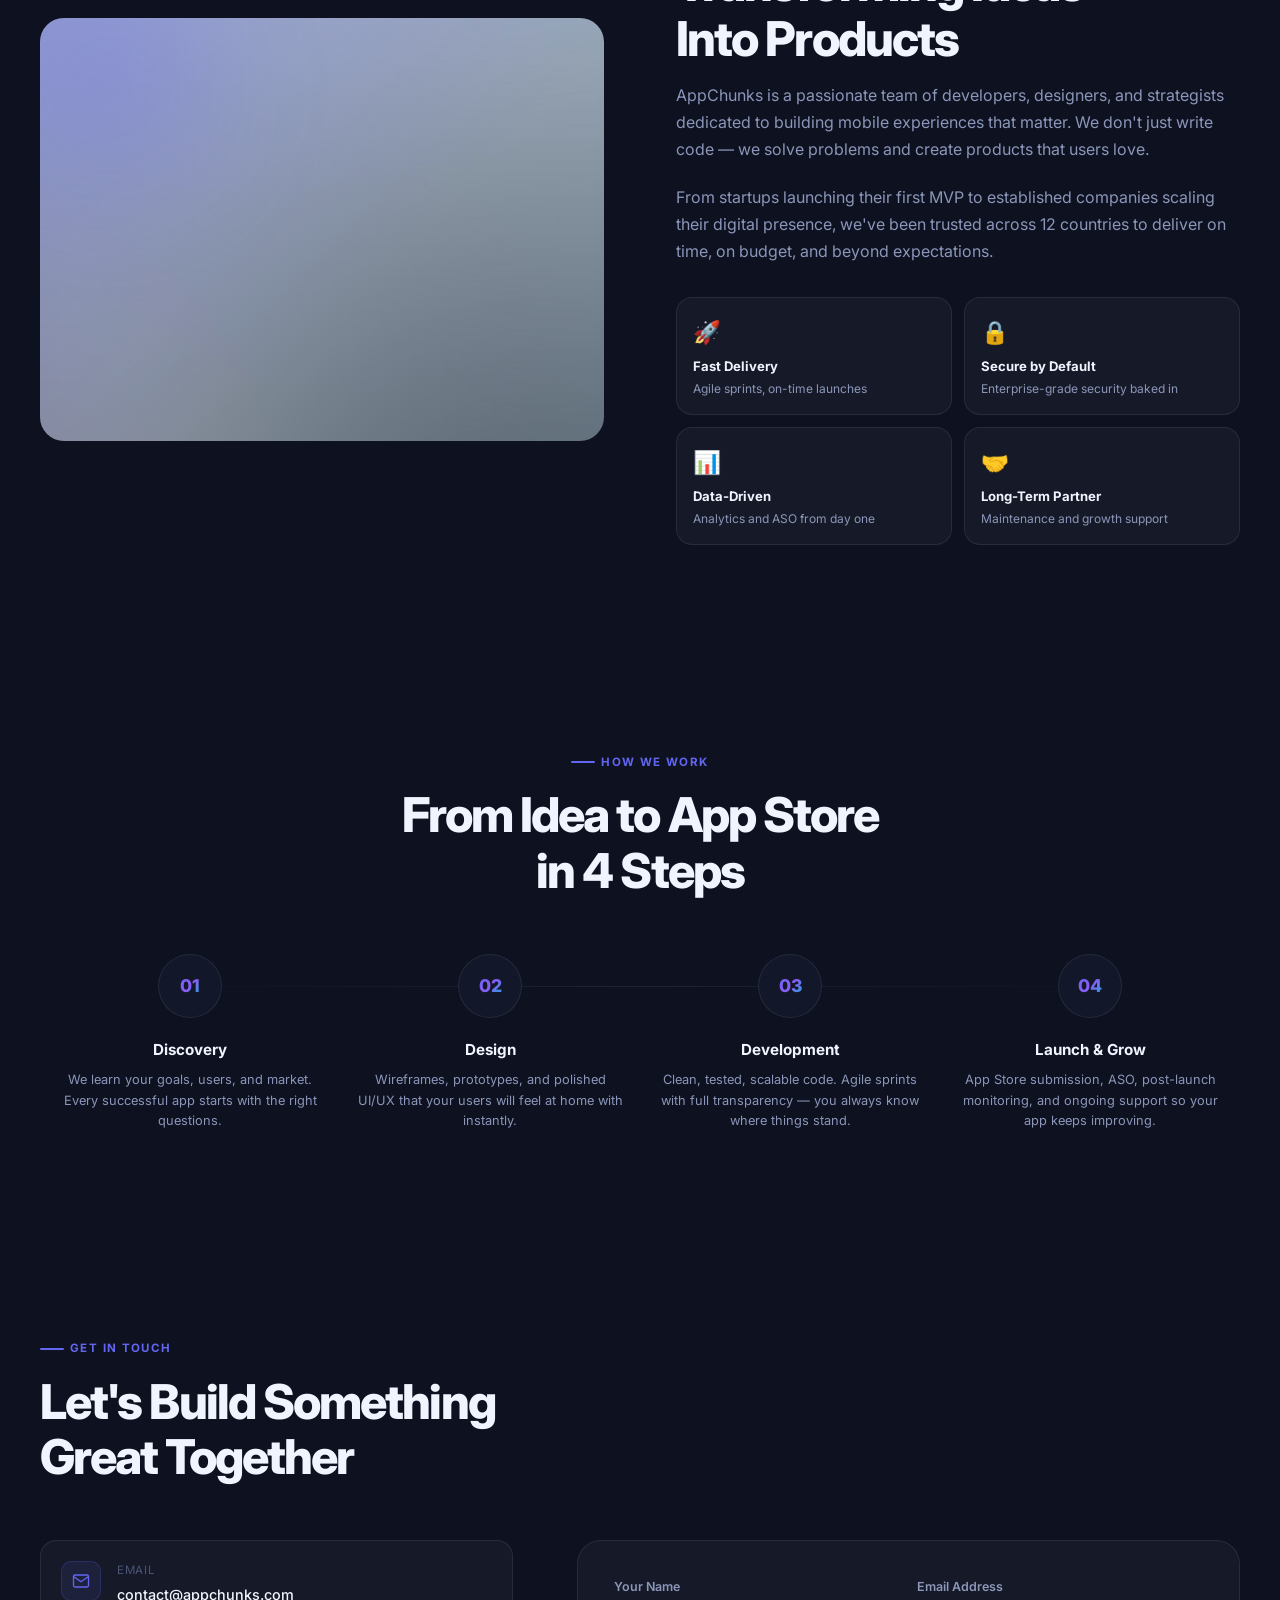
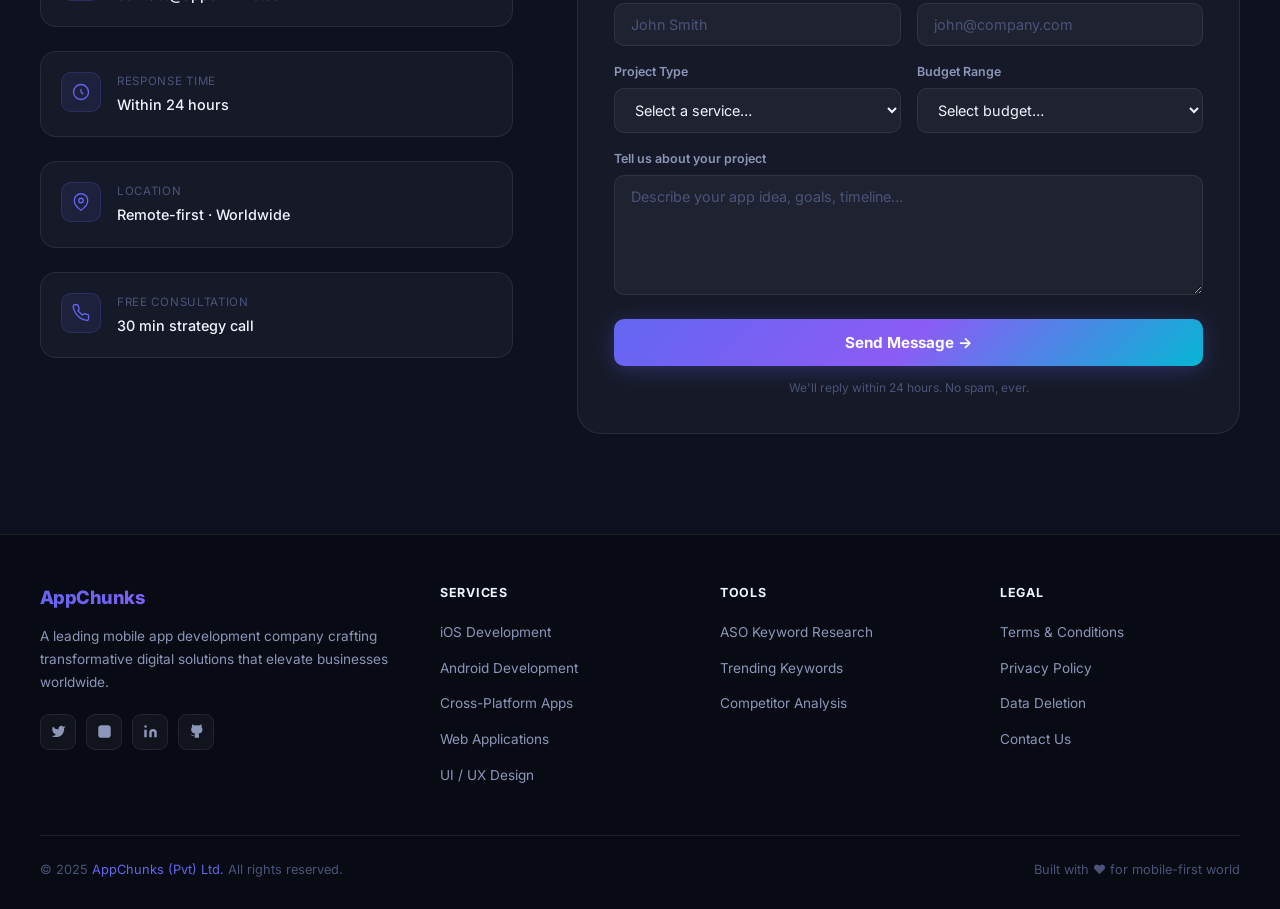
==== commit 75f5c504: "Redesign website with modern 2025 UI - Full-page scrollable layout replacing old modal popup design " ====
--- a/index.html
+++ b/index.html
@@ -1,575 +1,1396 @@
-<!DOCTYPE HTML>
-<!--
-	Dimension by HTML5 UP
-	html5up.net | @ajlkn
-	Free for personal and commercial use under the CCA 3.0 license (html5up.net/license)
--->
-<html>
-	<head>
-		<title>App Chunks</title>
-		<!-- <link rel="apple-touch-icon" href="images/apple-touch-icon.png">
-		<link rel="icon" href="images/favicon.ico" type="image/x-icon"> -->
-		<link rel="icon" type="image/x-icon" href="images/favicon.ico">
-		
-		<meta charset="utf-8" />
-		<meta name="viewport" content="width=device-width, initial-scale=1, user-scalable=no" />
-		<link rel="stylesheet" href="assets/css/main.css" />
-		<noscript><link rel="stylesheet" href="assets/css/noscript.css" /></noscript>
-		<script async src="https://pagead2.googlesyndication.com/pagead/js/adsbygoogle.js?client=ca-pub-1702155776302125"
-     crossorigin="anonymous"></script>
-
-	</head>
-	<body class="is-preload">
-
-		<!-- Wrapper -->
-			<div id="wrapper">
-
-				<!-- Header -->
-					<header id="header">
-						<div class="logo">
-							<span class="icon fa-gem"></span>
-							<!-- <img src="logo.png" alt="Italian Trulli"> -->
-						</div>
-						<div class="content">
-							<div class="inner">
-								<h1>App Chunks</h1>
-								<p>Welcome to Appchunks, where innovation and technology converge to bring your digital dreams to life! As a leading mobile app development company, we are dedicated to crafting transformative digital solutions that elevate businesses and enrich the lives of users worldwide.</p>
-							</div>
-						</div>
-						<nav>
-							<ul>
-								<li><a href="#intro">Intro</a></li>
-								<li><a href="#work">Work</a></li>
-								<li><a href="#about">About</a></li>
-								<li><a href="#contact">Contact</a></li>
-								<li><a href="/keywords/">ASO Keywords</a></li>
-							</ul>
-						</nav>
-					</header>
-
-				<!-- Main -->
-					<div id="main">
-
-						<!-- Intro -->
-							<article id="intro">
-								<h2 class="major">Intro</h2>
-								<span class="image main"><img src="images/pic01.jpg" alt="" /></span>
-								<p>Welcome to Appchunks, where innovation and technology converge to bring your digital dreams to life! As a leading mobile app development company, we are dedicated to crafting transformative digital solutions that elevate businesses and enrich the lives of users worldwide.</p>
-							</article>
-
-						<!-- Work -->
-							<article id="work">
-								<h2 class="major">Work</h2>
-								<span class="image main"><img src="images/pic02.jpg" alt="" /></span>
-								<p>Mobile App Development: Harness the power of mobile with our custom app development services. Whether it's iOS, Android, or cross-platform apps, we have the expertise to create a mobile solution tailored to your requirements.
-									<br><br>-Web Application Development: From feature-rich web portals to responsive web applications, we build web-based solutions that deliver exceptional performance and user experience.
-									<br><br>-UI/UX Design: Our talented designers craft visually stunning interfaces that seamlessly integrate functionality and aesthetics, ensuring an unparalleled user journey.
-									<br><br>-App Maintenance & Support: Our commitment doesn't end with the app launch. We provide ongoing support and maintenance to keep your app running smoothly and up-to-date with the latest technologies.
-							</article>
-
-						<!-- About -->
-							<article id="about">
-								<h2 class="major">About</h2>
-								<span class="image main"><img src="images/pic03.jpg" alt="" /></span>
-								<p>Let's Transform the Digital Landscape Together:
-
-									Join hands with Appchunks to embark on a transformative journey into the digital world. Together, we will redefine possibilities, enhance user experiences, and drive your business to new heights. Contact us today to discuss your project and witness the magic of innovation come to life.</p>
-							</article>
-
-						<!-- Contact -->
-						
-							<article id="contact">
-								<h2 class="major">Contact</h2>
-								<form method="post" action="#">
-									<div class="fields">
-										<div class="field half">
-											<label for="name">Name</label>
-											<input type="text" name="name" id="name" />
-										</div>
-										<div class="field half">
-											<label for="email">Email</label>
-											<input type="text" name="email" id="email" />
-										</div>
-										<div class="field">
-											<label for="message">Message</label>
-											<textarea name="message" id="message" rows="4"></textarea>
-										</div>
-									</div>
-									<ul class="actions">
-										<li><input type="submit" value="Send Message" class="primary" /></li>
-										<li><input type="reset" value="Reset" /></li>
-									</ul>
-								</form>
-								<ul class="icons">
-									<li><a href="#" class="icon brands fa-twitter"><span class="label">Twitter</span></a></li>
-									<li><a href="#" class="icon brands fa-facebook-f"><span class="label">Facebook</span></a></li>
-									<li><a href="#" class="icon brands fa-instagram"><span class="label">Instagram</span></a></li>
-									<li><a href="#" class="icon brands fa-github"><span class="label">GitHub</span></a></li>
-								</ul>
-							</article>
-
-<!-- terms -->
-						<article id="terms">
-							<h2 class="major">Terms and Conditions</h2>
-							<h1>Conditions of Usage</h1>
-<p>When a visitor proceeds to visit our website or uses any of our products or services, it implies that he has read and accepted the terms and conditions and submitted unconditional consent to show compliance. If a user finds part or whole of the terms and conditions contrary to his will, we urge you to stop using our website, products, and services, if any, since we only entertain those who agree with our terms and conditions of usage.</p>
-
-<h1>Ownership of Intellectual Property</h1>
-<p>As a user of this website or of products and services designed and prepared by Trostun, you must note down that these are considered to be under the sole ownership of Trostun as its intellectual property. Each user will be granted official permission for personal usage through a formal End User License Agreement. Any user thereby cannot modify, alter, change, reverse engineer, or exploit in any manner the intellectual property, i.e., products and services of Trostun.</p>
-
-<h1>Formation of Legal Agreement</h1>
-<p>Willful and voluntary usage of our website, products, and services implies by default that you have agreed upon all sections of our terms and conditions along with the privacy policy, and also to the fact that this document forms a legal agreement that is governed by the laws of the land.</p>
-
-<h1>Age Limitations</h1>
-<p>Trostun does not discriminate on the basis of age, race, nationality, ethnicity, religion, gender, or even orientation. In addition to that, we strictly urge minor children under the age of 13 not to use any of our products/services. Moreover, we also request that the parents of minor children keep a close check on their children’s online activities.</p>
-
-<h1>Third-Party Links</h1>
-<p>Following a very common marketing practice, our website, product, or service pages may often contain third-party links that have no direct connection with Trostun. All these ad links are randomly placed with the sole intention of marketing.</p>
-<p>Trostun bears no responsibility for any of these third-party websites and forums. Instead, we urge our users to cautiously interact with all these third-party links and take all your necessary measures and due security steps since we Trostun will bear zero responsibility in any such event where some financial, social, personal, or any kind of loss occurs through usage of these third party websites. Any user reaching these third-party websites is solely responsible for all his acts, interaction, purchases, transaction, or whatsoever.</p>
-
-<h1>Limited Liability</h1>
-<p>All the users must note down that Trostun shall not be liable for any direct or indirect, incidental, special, or consequential damages, including but not limited to damages for loss of profit, goodwill, intellectual property, use, data, any other intangible losses, or even losses to physical property. Resulting from the use, or inability to use our services and products.</p>
-
-<h1>Cancellation and Termination</h1>
-<ul>
-  <li>In case of cancellation or termination of account from either party, Trostun will stop providing you access to its products and services instantly.</li>
-  <li>In case of cancellation from the user end, no user will be entitled to any refunds or compensation of any kind.</li>
-  <li>All the outstanding payments will instantly become due on the part of the user and will have to be paid in full before quitting/surrendering the usage.</li>
-</ul>
-
-<h1>Arbitration and Class Action Waiver</h1>
-<p>All the parties concerned in this agreement must note down that any claim, dispute, outstanding issue, controversy, or matter of arbitration arising out of or related to these terms and conditions, their breach, violation, termination, enforcement, interpretation, or validity thereof will be resolved solely by binding individual arbitration and not in a class, representative or consolidated action or proceeding.</p>
-
-<h1>Mobile App Specific Conditions</h1>
-<p>Trostun gives the user formal permission through EULA for personal usage, which is subject to compliance with all these terms and conditions. Moreover, that permission is limited nonexclusive to download and install a copy of the App on a mobile device or computer you own or use and to run such a copy of the App solely for your non-commercial usage purposes. So you cannot:</p>
-<ul>
-  <li>Copy, modify, alter, change, or create derivative works based on the App</li>
-  <li>Distribute, transfer, share, sublicense, lease, lend, or rent the App to any third party</li>
-  <li>Reverse engineer, decompile or disassemble the App</li>
-  <li>Make the functionality of the App available to multiple users without the knowledge and consent of Trostun</li>
-</ul>
-
-<h1>Data Retention Policy</h1>
-<p>Trostun may collect some of the basic information of our users, which is purely meant for improving the user experience. This information might be retained with us until a user continues using our products and services, also for a reasonable period even afterward to analyze the user grievances, if any, and possible reasons for withdrawals, and to have a deeper insight into the solution of such problems and not for any commercial or financial purposes at all.</p>
-
-						</article>
-
-						<!-- privacy -->
-						<article id="privacy">
-							<h2 class="major">Privacy Policy</h2>
-
-							<p>AppChunks being a large-scale IT Company, truly believes in the right to privacy of its users. This
-								document will shed light on matters related to the privacy policy of the company, along with common
-								practices that are pursued for
-								the protection of the data and personally identifiable information provided to us. </p>
-		
-							<p>Here in this policy document, we will discuss in detail that which exact information is collected,
-								the reason for the collection of this information, what measures do we take to ensure the protection
-								of this information, how and where
-								this information is stored, and what exact purposes are served with this information. </p>
-							<h5 class="text-head">Which Information Do We Collect?</h5>
-							<p>Whenever a user or client interacts directly or indirectly with any of our Software, App, Site, or
-								avails any of our services, we may collect some very fundamental information like user name, mailing
-								ID, IP Address, etc. There is also
-								some non-personal data that we collect and which cannot be linked back to you.</p>
-							<p>Apart from these very fundamentals, some other data like the location through IP address, your log
-								data, usage information, your device information, and furthermore the data collected through cookies
-								is also collected. </p>
-							<h5 class="text-head">How Do We Use Your Information?</h5>
-							<p>At AppChunks, we only collect all this basic information purely for legitimate purposes and in
-								absolute good faith. We collect, process, record, and store this data to appropriately execute the
-								contract between our users and us.
-								Some other common purposes for the collection of this information are as below</p>
-							<ul class="pColor">
-								<li>With an intent to communicate with regards to your use of our Software, App, Site or availing
-									any of our services. This communication is made for several reasons, i.e., software or app
-									updates, to acquire your feedback, to respond
-									back to this feedback, for your account verification, to provide you with assistance and support
-									in the event of any complications or queries, and for follow up correspondence as well.</li>
-								<li>This information also helps us manage our site and products/services in the best possible
-									manner, making it more user friendly, ascertaining the true identity of our users for security
-									purposes, processing certain transactions
-									incurring out of purchases and paid services, in improving the algorithms and performance of our
-									site, software, app, and services.</li>
-								<li>We use this information to send the users direct email notifications and special offers, if any,
-									to send you the promotional and informational content about any new advancements in our
-									services, apps, or software, although these
-									notifications and emails can be unsubscribed at any time if any of the users aren’t interested
-									in them, to connect with them immediately if the need is, in a case where the immediate
-									interaction with the user of our services
-									is inevitable.</li>
-								<li>To execute and process transactions swiftly</li>
-								<li>This information helps us improve our products and services, giving us more information about
-									consumer preferences and priorities. </li>
-							</ul>
-							<h5 class="text-head">Do We Exchange Your Data for Any Commercial or Social Reasons?</h5>
-							<p>NOT AT ALL. As mentioned earlier that AppChunks is a professional IT Company, and it believes in
-								absolute transparency. We respect the privacy of our clients and never tend to breach it no matter
-								what; instead, we take all tight
-								measures to ensure definite security and protection of the data we attain from our users. We never
-								exchange or sell your personal information to any third parties at all, whatever the case may be.
-							</p>
-							<h5 class="text-head">Plug-ins and Third-Party Apps</h5>
-							<p>While using any of our software, apps, site, or services, some third-party plug-ins and apps may try
-								to interact and request for your information, but this request would be made straight to the user
-								and not to us, nor do we allow any
-								such indirect permission at all. </p>
-							<p>Therefore, in a case when you come across any such information requests, better analyze them well at
-								your own, and only after a hundred percent satisfaction allow them for access, AppChunks would
-								never grant this permission to them
-								on your behalf even if we have your information already stored. </p>
-		
-							<h5 class="text-head">When, Why, and With Whom Your Info Might Be Shared?</h5>
-							<p>At the very first instance, we never ever share, publicize, or reveal any of your information with
-								any third party for any personal, financial, or social gains at all. In some remote exceptions when
-								we are contacted by any law enforcing
-								agencies LEAs demanding any such information, being bound with the law of the land, only in this
-								event your info might be shared with a broader intention of security of land, or, we may also reveal
-								this information when the user
-								initiates any legal proceedings against us in any court of law or in any arbitrary body, for the
-								sake of specifications and identity of the party. Other than these reasons mentioned above, we never
-								publicize or reveal your personal
-								information. </p>
-							<h5 class="text-head">Do We Get Information from Minor Users Too?</h5>
-							<p>AppChunks strictly abides by the laws of the land and never knowingly gets any personal information
-								from children under the age of 13. In a case where we later realize through any means that some
-								certain user is below this age bar
-								and his/her information has unknowingly been obtained, we instantly sort the info out and erase it
-								even without the request of the user. </p>
-							<!-- mobile privacy starts here -->
-							<h3 class="policy-hd text-start  pb-0">Mobile Apps Privacy Policy</h3>
-							<h5 class="text-head">Which Info is Obtained by the App?</h5>
-							<p>As a large-scale professional to the core and reputed organization, AppChunks strongly believes in
-								your right to privacy and ensures implementing all staunch measures that guarantee the protection of
-								your information. So basically,
-								the certain app gets the information that is provided by the user itself when he downloads and
-								installs the app. The registration somehow isn’t necessary in all cases but a few features may not
-								work unless you don’t register with
-								us. During this registration process, the app may usually collect the user name, mailing address,
-								password, and a few more such information which is not at all sensitive in nature.</p>
-							<h5 class="text-head">Do We Collect any Financial Details?</h5>
-							<p>This simple and straight answer to this question is NO. We never demand, acquire, retrieve, or store
-								any of your financial information. All the financial transactions between users and us always occur
-								through credible third-party platforms
-								like banking channels, PayPal and others. AppChunks has nothing to do with any of your financial
-								details like Debit or Credit card numbers etc.</p>
-							<h5 class="text-head">Information That App Collects Automatically</h5>
-							<p>The information that may automatically be collected may include but is not limited to the type of
-								device being used, device ID, IP address, mobile operating system, browser info, etc., somehow; the
-								app doesn’t collect the precise location
-								of the user.</p>
-							<h5 class="text-head">Can a User Opt Out at Any Time?</h5>
-							<p>Yes. A user can opt-out at any time of his choosing, whenever he decides and makes the mind to not
-								allow us any further tracking of the location and retention of the data or information. The user can
-								do this instantly by simply uninstalling
-								the app from a mobile phone using the most common standard uninstallation processes, or he may also
-								request the same by sending us an email which will be acted upon instantly without any questions
-								being asked at all.</p>
-							<h5 class="text-head">App-Specific Data Retention Policy</h5>
-							<p>We may retain some of the fundamental information with us and might keep it stored along with other
-								data for a reasonable period of time. In a case where a particular user is willing to delete his
-								data and information from our servers
-								permanently, they may directly contact us through email and request the same. AppChunks will
-								respond to the request in a fairly reasonable time frame. </p>
-							<h5 class="text-head">How Do We Ensure the Protection of Your Data?</h5>
-							<p>At AppChunks, we are as concerned about your privacy as you are; we always prioritize it and never
-								compromise on the sanctity of the information since our professional ethos and moral obligations
-								restrict us from doing so. We take
-								all measures humanly and technologically possible to take the best possible care of your data and to
-								keep it from the access of any third parties. </p>
-							<p>We employ the most advanced security firewalls and cyber protocols that may cost us a lot more, but
-								we still never tend to compromise even a bit of your information with us. Moreover, even from the
-								team of AppChunks, not all members
-								may have direct access to this information, and even those who do, also cannot reach it explicitly
-								since the information is stored in an encrypted and camouflaged manner. We primarily use this
-								information in improving numbers and
-								algorithms; for us, this data is nothing more than mere numbers and digits. AppChunks is committed
-								to ensuring the absolute safety of the user information at all costs. </p>
-							
-						</article>
-                    
-						<article id="delete-data">
-							<h2 class="major">Data Deletion Policy</h2>
-							<h1>Data Delete Policy - Appchunks</h1>
-							<p>
-								At Appchunks, we are committed to protecting your privacy and ensuring the security of your personal data. If you wish to have your data deleted from our systems, please follow the instructions below.
-							</p>
-							<h2>Requesting Data Deletion</h2>
-							<p>
-								To request the deletion of your data, please send an email to <a href="mailto:contact@appchunks.com">contact@appchunks.com</a> with the subject line "Data Deletion Request". Please provide us with your username or any other relevant information to help us locate your data in our systems. Once we receive your request, we will promptly process it within the applicable legal requirements.
-							</p>
-							<h2>Automatic Data Deletion</h2>
-							<p>
-								In addition to manual data deletion requests, Appchunks automatically deletes the data of inactive users who have not accessed their accounts for 60 days or more. This process helps us ensure that only relevant and current data is retained in our systems.
-							</p>
-							<h2>Contact Us</h2>
-							<p>
-								If you have any questions or concerns regarding our data delete policy or the handling of your personal data, please don't hesitate to contact us at <a href="mailto:contact@appchunks.com">contact@appchunks.com</a>.
-							</p>
-							<p>
-								Thank you for trusting Appchunks with your data.
-							</p>
-						</article>
-						<!-- Elements --> 
-							<!-- <article id="elements">
-								<h2 class="major">Elements</h2>
-
-								<section>
-									<h3 class="major">Text</h3>
-									<p>This is <b>bold</b> and this is <strong>strong</strong>. This is <i>italic</i> and this is <em>emphasized</em>.
-									This is <sup>superscript</sup> text and this is <sub>subscript</sub> text.
-									This is <u>underlined</u> and this is code: <code>for (;;) { ... }</code>. Finally, <a href="#">this is a link</a>.</p>
-									<hr />
-									<h2>Heading Level 2</h2>
-									<h3>Heading Level 3</h3>
-									<h4>Heading Level 4</h4>
-									<h5>Heading Level 5</h5>
-									<h6>Heading Level 6</h6>
-									<hr />
-									<h4>Blockquote</h4>
-									<blockquote>Fringilla nisl. Donec accumsan interdum nisi, quis tincidunt felis sagittis eget tempus euismod. Vestibulum ante ipsum primis in faucibus vestibulum. Blandit adipiscing eu felis iaculis volutpat ac adipiscing accumsan faucibus. Vestibulum ante ipsum primis in faucibus lorem ipsum dolor sit amet nullam adipiscing eu felis.</blockquote>
-									<h4>Preformatted</h4>
-									<pre><code>i = 0;
-
-while (!deck.isInOrder()) {
-    print 'Iteration ' + i;
-    deck.shuffle();
-    i++;
-}
-
-print 'It took ' + i + ' iterations to sort the deck.';</code></pre>
-								</section>
-
-								<section>
-									<h3 class="major">Lists</h3>
-
-									<h4>Unordered</h4>
-									<ul>
-										<li>Dolor pulvinar etiam.</li>
-										<li>Sagittis adipiscing.</li>
-										<li>Felis enim feugiat.</li>
-									</ul>
-
-									<h4>Alternate</h4>
-									<ul class="alt">
-										<li>Dolor pulvinar etiam.</li>
-										<li>Sagittis adipiscing.</li>
-										<li>Felis enim feugiat.</li>
-									</ul>
-
-									<h4>Ordered</h4>
-									<ol>
-										<li>Dolor pulvinar etiam.</li>
-										<li>Etiam vel felis viverra.</li>
-										<li>Felis enim feugiat.</li>
-										<li>Dolor pulvinar etiam.</li>
-										<li>Etiam vel felis lorem.</li>
-										<li>Felis enim et feugiat.</li>
-									</ol>
-									<h4>Icons</h4>
-									<ul class="icons">
-										<li><a href="#" class="icon brands fa-twitter"><span class="label">Twitter</span></a></li>
-										<li><a href="#" class="icon brands fa-facebook-f"><span class="label">Facebook</span></a></li>
-										<li><a href="#" class="icon brands fa-instagram"><span class="label">Instagram</span></a></li>
-										<li><a href="#" class="icon brands fa-github"><span class="label">Github</span></a></li>
-									</ul>
-
-									<h4>Actions</h4>
-									<ul class="actions">
-										<li><a href="#" class="button primary">Default</a></li>
-										<li><a href="#" class="button">Default</a></li>
-									</ul>
-									<ul class="actions stacked">
-										<li><a href="#" class="button primary">Default</a></li>
-										<li><a href="#" class="button">Default</a></li>
-									</ul>
-								</section>
-
-								<section>
-									<h3 class="major">Table</h3>
-									<h4>Default</h4>
-									<div class="table-wrapper">
-										<table>
-											<thead>
-												<tr>
-													<th>Name</th>
-													<th>Description</th>
-													<th>Price</th>
-												</tr>
-											</thead>
-											<tbody>
-												<tr>
-													<td>Item One</td>
-													<td>Ante turpis integer aliquet porttitor.</td>
-													<td>29.99</td>
-												</tr>
-												<tr>
-													<td>Item Two</td>
-													<td>Vis ac commodo adipiscing arcu aliquet.</td>
-													<td>19.99</td>
-												</tr>
-												<tr>
-													<td>Item Three</td>
-													<td> Morbi faucibus arcu accumsan lorem.</td>
-													<td>29.99</td>
-												</tr>
-												<tr>
-													<td>Item Four</td>
-													<td>Vitae integer tempus condimentum.</td>
-													<td>19.99</td>
-												</tr>
-												<tr>
-													<td>Item Five</td>
-													<td>Ante turpis integer aliquet porttitor.</td>
-													<td>29.99</td>
-												</tr>
-											</tbody>
-											<tfoot>
-												<tr>
-													<td colspan="2"></td>
-													<td>100.00</td>
-												</tr>
-											</tfoot>
-										</table>
-									</div>
-
-									<h4>Alternate</h4>
-									<div class="table-wrapper">
-										<table class="alt">
-											<thead>
-												<tr>
-													<th>Name</th>
-													<th>Description</th>
-													<th>Price</th>
-												</tr>
-											</thead>
-											<tbody>
-												<tr>
-													<td>Item One</td>
-													<td>Ante turpis integer aliquet porttitor.</td>
-													<td>29.99</td>
-												</tr>
-												<tr>
-													<td>Item Two</td>
-													<td>Vis ac commodo adipiscing arcu aliquet.</td>
-													<td>19.99</td>
-												</tr>
-												<tr>
-													<td>Item Three</td>
-													<td> Morbi faucibus arcu accumsan lorem.</td>
-													<td>29.99</td>
-												</tr>
-												<tr>
-													<td>Item Four</td>
-													<td>Vitae integer tempus condimentum.</td>
-													<td>19.99</td>
-												</tr>
-												<tr>
-													<td>Item Five</td>
-													<td>Ante turpis integer aliquet porttitor.</td>
-													<td>29.99</td>
-												</tr>
-											</tbody>
-											<tfoot>
-												<tr>
-													<td colspan="2"></td>
-													<td>100.00</td>
-												</tr>
-											</tfoot>
-										</table>
-									</div>
-								</section>
-
-								<section>
-									<h3 class="major">Buttons</h3>
-									<ul class="actions">
-										<li><a href="#" class="button primary">Primary</a></li>
-										<li><a href="#" class="button">Default</a></li>
-									</ul>
-									<ul class="actions">
-										<li><a href="#" class="button">Default</a></li>
-										<li><a href="#" class="button small">Small</a></li>
-									</ul>
-									<ul class="actions">
-										<li><a href="#" class="button primary icon solid fa-download">Icon</a></li>
-										<li><a href="#" class="button icon solid fa-download">Icon</a></li>
-									</ul>
-									<ul class="actions">
-										<li><span class="button primary disabled">Disabled</span></li>
-										<li><span class="button disabled">Disabled</span></li>
-									</ul>
-								</section>
-
-								<section>
-									<h3 class="major">Form</h3>
-									<form method="post" action="#">
-										<div class="fields">
-											<div class="field half">
-												<label for="demo-name">Name</label>
-												<input type="text" name="demo-name" id="demo-name" value="" placeholder="Jane Doe" />
-											</div>
-											<div class="field half">
-												<label for="demo-email">Email</label>
-												<input type="email" name="demo-email" id="demo-email" value="" placeholder="jane@untitled.tld" />
-											</div>
-											<div class="field">
-												<label for="demo-category">Category</label>
-												<select name="demo-category" id="demo-category">
-													<option value="">-</option>
-													<option value="1">Manufacturing</option>
-													<option value="1">Shipping</option>
-													<option value="1">Administration</option>
-													<option value="1">Human Resources</option>
-												</select>
-											</div>
-											<div class="field half">
-												<input type="radio" id="demo-priority-low" name="demo-priority" checked>
-												<label for="demo-priority-low">Low</label>
-											</div>
-											<div class="field half">
-												<input type="radio" id="demo-priority-high" name="demo-priority">
-												<label for="demo-priority-high">High</label>
-											</div>
-											<div class="field half">
-												<input type="checkbox" id="demo-copy" name="demo-copy">
-												<label for="demo-copy">Email me a copy</label>
-											</div>
-											<div class="field half">
-												<input type="checkbox" id="demo-human" name="demo-human" checked>
-												<label for="demo-human">Not a robot</label>
-											</div>
-											<div class="field">
-												<label for="demo-message">Message</label>
-												<textarea name="demo-message" id="demo-message" placeholder="Enter your message" rows="6"></textarea>
-											</div>
-										</div>
-										<ul class="actions">
-											<li><input type="submit" value="Send Message" class="primary" /></li>
-											<li><input type="reset" value="Reset" /></li>
-										</ul>
-									</form>
-								</section>
-
-							</article> -->
-							
-					</div>
-
-				<!-- Footer -->
-					<footer id="footer">
-						<p class="copyright">&copy; APP CHUNKS (PVT) LTD. 2023</p>
-					</footer>
-
-			</div>
-
-		<!-- BG -->
-			<div id="bg"></div>
-
-		<!-- Scripts -->
-			<script src="assets/js/jquery.min.js"></script>
-			<script src="assets/js/browser.min.js"></script>
-			<script src="assets/js/breakpoints.min.js"></script>
-			<script src="assets/js/util.js"></script>
-			<script src="assets/js/main.js"></script>
-
-	</body>
-</html>+<!DOCTYPE html>
+<html lang="en">
+<head>
+  <meta charset="UTF-8"/>
+  <meta name="viewport" content="width=device-width, initial-scale=1.0"/>
+  <title>AppChunks — Mobile App Development Company</title>
+  <meta name="description" content="AppChunks is a leading mobile app development company crafting iOS, Android, and cross-platform apps that elevate businesses worldwide."/>
+  <meta name="keywords" content="mobile app development, iOS app, Android app, UI UX design, cross-platform, web application"/>
+  <link rel="icon" type="image/x-icon" href="images/favicon.ico"/>
+  <link rel="apple-touch-icon" href="images/apple-touch-icon.png"/>
+  <link rel="preconnect" href="https://fonts.googleapis.com"/>
+  <link rel="preconnect" href="https://fonts.gstatic.com" crossorigin/>
+  <link href="https://fonts.googleapis.com/css2?family=Inter:wght@300;400;500;600;700;800;900&display=swap" rel="stylesheet"/>
+  <script async src="https://pagead2.googlesyndication.com/pagead/js/adsbygoogle.js?client=ca-pub-1702155776302125" crossorigin="anonymous"></script>
+<style>
+/* ═══════════════════════════════════════════════════
+   APPCHUNKS — Modern Design System 2025
+═══════════════════════════════════════════════════ */
+:root {
+  --bg:       #080b14;
+  --bg2:      #0d1120;
+  --bg3:      #121829;
+  --surface:  rgba(255,255,255,0.04);
+  --border:   rgba(255,255,255,0.08);
+  --border2:  rgba(255,255,255,0.15);
+  --text:     #f0f4ff;
+  --text2:    #8b96b8;
+  --text3:    #4a5478;
+  --accent:   #6366f1;
+  --accent2:  #8b5cf6;
+  --accent3:  #06b6d4;
+  --green:    #22d3ee;
+  --pink:     #f472b6;
+  --grad:     linear-gradient(135deg,#6366f1,#8b5cf6,#06b6d4);
+  --grad2:    linear-gradient(135deg,#6366f1,#f472b6);
+  --r:        16px;
+  --r2:       24px;
+  --nav-h:    72px;
+  --font:     'Inter', system-ui, sans-serif;
+  --ease:     cubic-bezier(0.25,0.46,0.45,0.94);
+}
+*,*::before,*::after{box-sizing:border-box;margin:0;padding:0}
+html{scroll-behavior:smooth;font-size:16px;-webkit-font-smoothing:antialiased}
+body{font-family:var(--font);background:var(--bg);color:var(--text);overflow-x:hidden;line-height:1.6}
+a{color:inherit;text-decoration:none}
+img{display:block;max-width:100%}
+button{cursor:pointer;border:none;background:none;font-family:inherit}
+::selection{background:rgba(99,102,241,0.3);color:#fff}
+::-webkit-scrollbar{width:5px}
+::-webkit-scrollbar-track{background:var(--bg)}
+::-webkit-scrollbar-thumb{background:var(--accent);border-radius:3px}
+
+/* ── NOISE OVERLAY ── */
+body::before{
+  content:'';position:fixed;inset:0;
+  background-image:url("data:image/svg+xml,%3Csvg viewBox='0 0 256 256' xmlns='http://www.w3.org/2000/svg'%3E%3Cfilter id='n'%3E%3CfeTurbulence type='fractalNoise' baseFrequency='0.9' numOctaves='4' stitchTiles='stitch'/%3E%3C/filter%3E%3Crect width='100%25' height='100%25' filter='url(%23n)' opacity='0.03'/%3E%3C/svg%3E");
+  pointer-events:none;z-index:0;opacity:0.4;
+}
+
+/* ═══════════════════════════════════════════════════
+   NAVBAR
+═══════════════════════════════════════════════════ */
+#nav{
+  position:fixed;top:0;left:0;right:0;z-index:1000;
+  height:var(--nav-h);
+  display:flex;align-items:center;justify-content:space-between;
+  padding:0 max(24px, calc((100vw - 1200px)/2));
+  transition:background 0.4s var(--ease),border-color 0.4s var(--ease),box-shadow 0.4s var(--ease);
+  border-bottom:1px solid transparent;
+}
+#nav.scrolled{
+  background:rgba(8,11,20,0.85);
+  backdrop-filter:blur(20px);-webkit-backdrop-filter:blur(20px);
+  border-color:var(--border);
+  box-shadow:0 4px 40px rgba(0,0,0,0.5);
+}
+.nav-logo{
+  display:flex;align-items:center;gap:10px;
+  font-size:1.2rem;font-weight:800;letter-spacing:-0.03em;
+}
+.nav-logo-icon{
+  width:36px;height:36px;border-radius:10px;
+  background:var(--grad);
+  display:flex;align-items:center;justify-content:center;
+  font-size:1rem;font-weight:900;color:#fff;
+  box-shadow:0 4px 16px rgba(99,102,241,0.4);
+}
+.nav-logo span{background:var(--grad);-webkit-background-clip:text;-webkit-text-fill-color:transparent;background-clip:text}
+.nav-links{
+  display:flex;align-items:center;gap:4px;
+  list-style:none;
+}
+.nav-links a{
+  padding:8px 14px;border-radius:8px;
+  font-size:0.875rem;font-weight:500;color:var(--text2);
+  transition:all 0.2s;
+}
+.nav-links a:hover{color:var(--text);background:var(--surface)}
+.nav-links a.active{color:var(--text)}
+.nav-cta{
+  display:flex;align-items:center;gap:10px;
+}
+.btn-nav{
+  padding:9px 20px;border-radius:10px;font-size:0.85rem;font-weight:600;
+  background:var(--grad);color:#fff;
+  box-shadow:0 4px 16px rgba(99,102,241,0.3);
+  transition:all 0.2s;white-space:nowrap;
+}
+.btn-nav:hover{transform:translateY(-1px);box-shadow:0 6px 24px rgba(99,102,241,0.5)}
+.hamburger{display:none;flex-direction:column;gap:5px;padding:8px;cursor:pointer}
+.hamburger span{width:22px;height:2px;background:var(--text);border-radius:2px;transition:all 0.3s}
+
+/* MOBILE MENU */
+.mobile-menu{
+  position:fixed;top:var(--nav-h);left:0;right:0;bottom:0;z-index:999;
+  background:rgba(8,11,20,0.97);backdrop-filter:blur(20px);
+  display:flex;flex-direction:column;align-items:center;justify-content:center;gap:8px;
+  transform:translateX(100%);transition:transform 0.35s var(--ease);
+}
+.mobile-menu.open{transform:translateX(0)}
+.mobile-menu a{
+  font-size:1.5rem;font-weight:700;color:var(--text2);
+  padding:12px 32px;border-radius:12px;
+  transition:all 0.2s;width:100%;max-width:280px;text-align:center;
+}
+.mobile-menu a:hover{color:var(--text);background:var(--surface)}
+
+/* ═══════════════════════════════════════════════════
+   HERO
+═══════════════════════════════════════════════════ */
+#hero{
+  min-height:100vh;
+  display:flex;flex-direction:column;align-items:center;justify-content:center;
+  text-align:center;
+  padding:calc(var(--nav-h) + 60px) 24px 80px;
+  position:relative;overflow:hidden;
+}
+
+/* animated gradient bg */
+.hero-gradient{
+  position:absolute;inset:0;z-index:0;
+  background:
+    radial-gradient(ellipse 80% 60% at 50% -10%,rgba(99,102,241,0.25) 0%,transparent 70%),
+    radial-gradient(ellipse 50% 40% at 80% 60%,rgba(139,92,246,0.12) 0%,transparent 70%),
+    radial-gradient(ellipse 60% 50% at 20% 80%,rgba(6,182,212,0.1) 0%,transparent 70%);
+  animation:heroGradShift 8s ease-in-out infinite alternate;
+}
+@keyframes heroGradShift{
+  0%{opacity:0.8;transform:scale(1)}
+  100%{opacity:1;transform:scale(1.05)}
+}
+
+/* floating blobs */
+.blob{
+  position:absolute;border-radius:50%;filter:blur(80px);pointer-events:none;
+  animation:blobFloat 12s ease-in-out infinite;
+}
+.blob-1{width:500px;height:500px;background:rgba(99,102,241,0.12);top:-100px;left:-150px;animation-delay:0s}
+.blob-2{width:400px;height:400px;background:rgba(139,92,246,0.1);bottom:-80px;right:-100px;animation-delay:-4s}
+.blob-3{width:300px;height:300px;background:rgba(6,182,212,0.08);top:40%;left:60%;animation-delay:-8s}
+@keyframes blobFloat{
+  0%,100%{transform:translate(0,0) scale(1)}
+  33%{transform:translate(30px,-20px) scale(1.05)}
+  66%{transform:translate(-20px,30px) scale(0.95)}
+}
+
+/* grid lines */
+.hero-grid{
+  position:absolute;inset:0;z-index:0;
+  background-image:
+    linear-gradient(rgba(255,255,255,0.03) 1px,transparent 1px),
+    linear-gradient(90deg,rgba(255,255,255,0.03) 1px,transparent 1px);
+  background-size:60px 60px;
+  mask-image:radial-gradient(ellipse 80% 80% at 50% 50%,black 40%,transparent 100%);
+}
+
+.hero-content{position:relative;z-index:1;max-width:820px}
+
+.hero-badge{
+  display:inline-flex;align-items:center;gap:8px;
+  padding:6px 16px;border-radius:20px;margin-bottom:28px;
+  background:rgba(99,102,241,0.1);border:1px solid rgba(99,102,241,0.3);
+  font-size:0.8rem;font-weight:600;color:#a5b4fc;
+  animation:fadeUp 0.8s var(--ease) both;
+}
+.badge-dot{width:6px;height:6px;border-radius:50%;background:#22c55e;box-shadow:0 0 8px #22c55e;animation:pulse 2s infinite}
+@keyframes pulse{0%,100%{opacity:1}50%{opacity:0.5}}
+
+.hero-title{
+  font-size:clamp(2.8rem,7vw,5rem);
+  font-weight:900;letter-spacing:-0.05em;line-height:1.08;
+  margin-bottom:24px;
+  animation:fadeUp 0.8s var(--ease) 0.15s both;
+}
+.hero-title .line{display:block}
+.hero-title .grad-text{
+  background:var(--grad);
+  -webkit-background-clip:text;-webkit-text-fill-color:transparent;background-clip:text;
+  background-size:200% 200%;animation:gradMove 4s ease infinite;
+}
+@keyframes gradMove{0%{background-position:0% 50%}50%{background-position:100% 50%}100%{background-position:0% 50%}}
+
+.hero-sub{
+  font-size:clamp(1rem,2vw,1.2rem);color:var(--text2);
+  max-width:560px;margin:0 auto 40px;
+  animation:fadeUp 0.8s var(--ease) 0.3s both;
+}
+
+.hero-actions{
+  display:flex;align-items:center;justify-content:center;gap:14px;flex-wrap:wrap;
+  animation:fadeUp 0.8s var(--ease) 0.45s both;
+}
+.btn-primary{
+  display:inline-flex;align-items:center;gap:8px;
+  padding:14px 32px;border-radius:12px;font-size:0.95rem;font-weight:700;
+  background:var(--grad);color:#fff;
+  box-shadow:0 4px 24px rgba(99,102,241,0.4);
+  transition:all 0.25s;position:relative;overflow:hidden;
+}
+.btn-primary::after{
+  content:'';position:absolute;inset:0;
+  background:linear-gradient(135deg,rgba(255,255,255,0.15),transparent);
+  opacity:0;transition:opacity 0.2s;
+}
+.btn-primary:hover{transform:translateY(-2px);box-shadow:0 8px 32px rgba(99,102,241,0.6)}
+.btn-primary:hover::after{opacity:1}
+.btn-outline{
+  display:inline-flex;align-items:center;gap:8px;
+  padding:13px 28px;border-radius:12px;font-size:0.95rem;font-weight:600;
+  border:1px solid var(--border2);color:var(--text);
+  background:var(--surface);backdrop-filter:blur(10px);
+  transition:all 0.25s;
+}
+.btn-outline:hover{border-color:var(--accent);background:rgba(99,102,241,0.08);transform:translateY(-2px)}
+
+/* hero stats */
+.hero-stats{
+  display:flex;align-items:center;justify-content:center;gap:0;
+  margin-top:60px;
+  animation:fadeUp 0.8s var(--ease) 0.6s both;
+}
+.hero-stat{
+  padding:0 32px;text-align:center;
+  border-right:1px solid var(--border);
+}
+.hero-stat:last-child{border-right:none}
+.hero-stat-num{
+  font-size:2rem;font-weight:800;letter-spacing:-0.04em;
+  background:var(--grad);-webkit-background-clip:text;-webkit-text-fill-color:transparent;background-clip:text;
+}
+.hero-stat-label{font-size:0.78rem;color:var(--text3);margin-top:2px;text-transform:uppercase;letter-spacing:0.06em}
+
+/* scroll indicator */
+.scroll-hint{
+  position:absolute;bottom:32px;left:50%;transform:translateX(-50%);
+  display:flex;flex-direction:column;align-items:center;gap:8px;
+  color:var(--text3);font-size:0.72rem;letter-spacing:0.1em;text-transform:uppercase;
+  animation:fadeUp 1s var(--ease) 1s both;
+}
+.scroll-line{width:1px;height:40px;background:linear-gradient(to bottom,var(--accent),transparent);animation:scrollPulse 2s ease-in-out infinite}
+@keyframes scrollPulse{0%,100%{opacity:0.4;transform:scaleY(1)}50%{opacity:1;transform:scaleY(1.1)}}
+
+/* ═══════════════════════════════════════════════════
+   SHARED SECTION STYLES
+═══════════════════════════════════════════════════ */
+.section{
+  padding:100px max(24px,calc((100vw - 1200px)/2));
+  position:relative;
+}
+.section-tag{
+  display:inline-flex;align-items:center;gap:6px;
+  font-size:0.72rem;font-weight:700;letter-spacing:0.12em;text-transform:uppercase;
+  color:var(--accent);margin-bottom:16px;
+}
+.section-tag::before{content:'';width:24px;height:2px;background:var(--accent);border-radius:1px}
+.section-title{
+  font-size:clamp(1.8rem,4vw,3rem);font-weight:800;letter-spacing:-0.04em;
+  line-height:1.15;margin-bottom:16px;
+}
+.section-sub{font-size:1rem;color:var(--text2);max-width:540px;line-height:1.7}
+
+/* reveal animation */
+.reveal{opacity:0;transform:translateY(40px);transition:opacity 0.7s var(--ease),transform 0.7s var(--ease)}
+.reveal.visible{opacity:1;transform:translateY(0)}
+.reveal-delay-1{transition-delay:0.1s}
+.reveal-delay-2{transition-delay:0.2s}
+.reveal-delay-3{transition-delay:0.3s}
+.reveal-delay-4{transition-delay:0.4s}
+.reveal-delay-5{transition-delay:0.5s}
+
+/* ═══════════════════════════════════════════════════
+   SERVICES
+═══════════════════════════════════════════════════ */
+#services{background:var(--bg2)}
+
+.services-header{
+  display:flex;align-items:flex-end;justify-content:space-between;
+  flex-wrap:wrap;gap:24px;margin-bottom:56px;
+}
+
+.services-grid{
+  display:grid;
+  grid-template-columns:repeat(auto-fill,minmax(260px,1fr));
+  gap:20px;
+}
+.service-card{
+  background:var(--surface);
+  border:1px solid var(--border);
+  border-radius:var(--r2);
+  padding:32px;
+  position:relative;overflow:hidden;
+  transition:all 0.35s var(--ease);
+  cursor:default;
+}
+.service-card::before{
+  content:'';position:absolute;inset:0;border-radius:var(--r2);
+  background:var(--grad);opacity:0;transition:opacity 0.35s;
+  pointer-events:none;
+}
+.service-card:hover{border-color:var(--accent);transform:translateY(-6px);box-shadow:0 20px 60px rgba(99,102,241,0.2)}
+.service-card:hover::before{opacity:0.04}
+
+.service-icon{
+  width:52px;height:52px;border-radius:14px;
+  background:rgba(99,102,241,0.12);border:1px solid rgba(99,102,241,0.2);
+  display:flex;align-items:center;justify-content:center;
+  margin-bottom:24px;font-size:1.4rem;
+  transition:all 0.35s;
+}
+.service-card:hover .service-icon{background:var(--accent);border-color:var(--accent);transform:scale(1.1);box-shadow:0 8px 24px rgba(99,102,241,0.4)}
+.service-card:hover .service-icon svg{stroke:#fff}
+.service-icon svg{width:24px;height:24px;stroke:var(--accent);stroke-width:1.75;fill:none;transition:stroke 0.3s}
+
+.service-title{font-size:1.05rem;font-weight:700;margin-bottom:10px}
+.service-desc{font-size:0.875rem;color:var(--text2);line-height:1.7}
+
+.service-num{
+  position:absolute;top:20px;right:24px;
+  font-size:3.5rem;font-weight:900;color:rgba(255,255,255,0.03);
+  line-height:1;letter-spacing:-0.05em;font-variant-numeric:tabular-nums;
+  transition:color 0.35s;
+}
+.service-card:hover .service-num{color:rgba(99,102,241,0.06)}
+
+/* ═══════════════════════════════════════════════════
+   STATS
+═══════════════════════════════════════════════════ */
+#stats{
+  background:linear-gradient(135deg,rgba(99,102,241,0.08),rgba(139,92,246,0.06));
+  border-top:1px solid var(--border);
+  border-bottom:1px solid var(--border);
+  padding:60px max(24px,calc((100vw - 1200px)/2));
+}
+.stats-row{
+  display:grid;grid-template-columns:repeat(4,1fr);gap:20px;
+}
+.stat-item{
+  text-align:center;padding:32px 16px;
+  background:var(--surface);border:1px solid var(--border);border-radius:var(--r2);
+  transition:all 0.3s;
+}
+.stat-item:hover{border-color:var(--accent);background:rgba(99,102,241,0.05);transform:translateY(-4px)}
+.stat-num{
+  font-size:2.8rem;font-weight:900;letter-spacing:-0.05em;
+  background:var(--grad);-webkit-background-clip:text;-webkit-text-fill-color:transparent;background-clip:text;
+  line-height:1;margin-bottom:8px;
+}
+.stat-label{font-size:0.82rem;color:var(--text2);font-weight:500}
+
+/* ═══════════════════════════════════════════════════
+   ASO TOOL PROMO
+═══════════════════════════════════════════════════ */
+#tool{background:var(--bg)}
+.tool-card{
+  background:var(--bg3);
+  border:1px solid var(--border);
+  border-radius:var(--r2);
+  padding:56px;
+  display:grid;grid-template-columns:1fr 1fr;gap:48px;align-items:center;
+  position:relative;overflow:hidden;
+}
+.tool-card::before{
+  content:'';position:absolute;inset:0;
+  background:
+    radial-gradient(ellipse 60% 80% at 100% 50%,rgba(99,102,241,0.12),transparent);
+  pointer-events:none;
+}
+.tool-label{
+  display:inline-flex;align-items:center;gap:8px;
+  font-size:0.75rem;font-weight:700;letter-spacing:0.1em;text-transform:uppercase;
+  color:var(--accent);background:rgba(99,102,241,0.1);border:1px solid rgba(99,102,241,0.3);
+  padding:5px 14px;border-radius:20px;margin-bottom:20px;
+}
+.tool-title{font-size:clamp(1.6rem,3vw,2.4rem);font-weight:800;letter-spacing:-0.04em;margin-bottom:16px;line-height:1.15}
+.tool-desc{font-size:0.95rem;color:var(--text2);line-height:1.7;margin-bottom:28px}
+.tool-features{display:flex;flex-direction:column;gap:10px;margin-bottom:32px}
+.tool-feat{
+  display:flex;align-items:center;gap:10px;
+  font-size:0.875rem;color:var(--text2);
+}
+.tool-feat-dot{
+  width:20px;height:20px;border-radius:50%;
+  background:rgba(34,211,238,0.1);border:1px solid rgba(34,211,238,0.3);
+  display:flex;align-items:center;justify-content:center;flex-shrink:0;
+}
+.tool-feat-dot::after{content:'✓';font-size:0.65rem;color:var(--green)}
+
+.tool-visual{
+  position:relative;display:flex;align-items:center;justify-content:center;
+}
+.tool-mockup{
+  background:rgba(13,17,32,0.8);border:1px solid var(--border2);
+  border-radius:20px;padding:20px;width:100%;max-width:340px;
+  box-shadow:0 40px 80px rgba(0,0,0,0.5);
+  backdrop-filter:blur(10px);
+}
+.mockup-bar{display:flex;align-items:center;gap:6px;margin-bottom:16px}
+.mockup-dot{width:10px;height:10px;border-radius:50%}
+.mockup-dot:nth-child(1){background:#ff5f57}
+.mockup-dot:nth-child(2){background:#febc2e}
+.mockup-dot:nth-child(3){background:#28c840}
+.mockup-search{
+  background:rgba(255,255,255,0.05);border:1px solid var(--border);
+  border-radius:8px;padding:10px 14px;font-size:0.8rem;color:var(--text2);
+  display:flex;align-items:center;gap:8px;margin-bottom:14px;
+}
+.mockup-kw-row{
+  background:rgba(255,255,255,0.03);border:1px solid var(--border);
+  border-radius:8px;padding:10px 14px;margin-bottom:8px;
+  display:flex;align-items:center;justify-content:space-between;
+}
+.mockup-kw{font-size:0.78rem;font-weight:500}
+.mockup-vol{
+  font-size:0.72rem;padding:2px 8px;border-radius:5px;
+  background:rgba(99,102,241,0.15);color:var(--accent);font-weight:600;
+}
+.mockup-platform-row{
+  display:flex;gap:6px;margin-top:12px;
+}
+.mockup-platform{
+  flex:1;text-align:center;padding:6px;border-radius:7px;
+  font-size:0.7rem;font-weight:600;
+  background:rgba(255,255,255,0.04);border:1px solid var(--border);color:var(--text2);
+}
+.mockup-platform.active{background:var(--accent);border-color:var(--accent);color:#fff}
+
+/* ═══════════════════════════════════════════════════
+   ABOUT
+═══════════════════════════════════════════════════ */
+#about{background:var(--bg2)}
+.about-grid{display:grid;grid-template-columns:1fr 1fr;gap:72px;align-items:center}
+.about-img-wrap{
+  position:relative;
+  border-radius:var(--r2);overflow:hidden;
+  aspect-ratio:4/3;
+}
+.about-img-wrap img{width:100%;height:100%;object-fit:cover}
+.about-img-wrap::after{
+  content:'';position:absolute;inset:0;
+  background:linear-gradient(135deg,rgba(99,102,241,0.3),transparent 60%);
+}
+.about-glow{
+  position:absolute;top:-30px;left:-30px;width:200px;height:200px;
+  border-radius:50%;background:rgba(99,102,241,0.2);filter:blur(60px);
+  pointer-events:none;
+}
+.about-cards{display:grid;grid-template-columns:1fr 1fr;gap:12px;margin-top:32px}
+.about-card{
+  background:var(--surface);border:1px solid var(--border);border-radius:var(--r);
+  padding:16px;transition:all 0.3s;
+}
+.about-card:hover{border-color:var(--accent);transform:translateY(-3px)}
+.about-card-icon{font-size:1.4rem;margin-bottom:6px}
+.about-card-title{font-size:0.82rem;font-weight:700;margin-bottom:2px}
+.about-card-sub{font-size:0.75rem;color:var(--text2)}
+
+/* ═══════════════════════════════════════════════════
+   PROCESS
+═══════════════════════════════════════════════════ */
+#process{background:var(--bg)}
+.process-steps{
+  display:grid;grid-template-columns:repeat(4,1fr);gap:0;
+  position:relative;margin-top:56px;
+}
+.process-steps::before{
+  content:'';position:absolute;top:32px;left:10%;right:10%;height:1px;
+  background:linear-gradient(90deg,transparent,var(--border),transparent);
+}
+.process-step{display:flex;flex-direction:column;align-items:center;text-align:center;padding:0 16px}
+.process-num{
+  width:64px;height:64px;border-radius:50%;
+  background:var(--bg3);border:1px solid var(--border);
+  display:flex;align-items:center;justify-content:center;
+  font-size:1.1rem;font-weight:800;margin-bottom:20px;
+  position:relative;z-index:1;
+  transition:all 0.3s;
+}
+.process-step:hover .process-num{background:var(--accent);border-color:var(--accent);box-shadow:0 8px 32px rgba(99,102,241,0.4);color:#fff}
+.process-step-title{font-size:0.95rem;font-weight:700;margin-bottom:8px}
+.process-step-desc{font-size:0.8rem;color:var(--text2);line-height:1.6}
+.process-num-inner{background:var(--grad);-webkit-background-clip:text;-webkit-text-fill-color:transparent;background-clip:text}
+.process-step:hover .process-num-inner{-webkit-text-fill-color:#fff;background:none}
+
+/* ═══════════════════════════════════════════════════
+   CONTACT
+═══════════════════════════════════════════════════ */
+#contact{background:var(--bg2)}
+.contact-grid{display:grid;grid-template-columns:1fr 1.4fr;gap:64px;align-items:start}
+.contact-info{display:flex;flex-direction:column;gap:24px}
+.contact-item{
+  display:flex;gap:16px;align-items:flex-start;
+  background:var(--surface);border:1px solid var(--border);border-radius:var(--r);
+  padding:20px;transition:all 0.25s;
+}
+.contact-item:hover{border-color:var(--accent);transform:translateX(4px)}
+.contact-item-icon{
+  width:40px;height:40px;border-radius:10px;
+  background:rgba(99,102,241,0.1);border:1px solid rgba(99,102,241,0.2);
+  display:flex;align-items:center;justify-content:center;flex-shrink:0;
+}
+.contact-item-icon svg{width:18px;height:18px;stroke:var(--accent);stroke-width:1.75;fill:none}
+.contact-item-label{font-size:0.72rem;color:var(--text3);text-transform:uppercase;letter-spacing:0.06em;margin-bottom:3px}
+.contact-item-val{font-size:0.9rem;font-weight:500}
+
+.contact-form{
+  background:var(--surface);border:1px solid var(--border);border-radius:var(--r2);padding:36px;
+}
+.form-grid{display:grid;grid-template-columns:1fr 1fr;gap:16px;margin-bottom:16px}
+.form-field{display:flex;flex-direction:column;gap:6px}
+.form-field.full{grid-column:1/-1}
+.form-label{font-size:0.78rem;font-weight:600;color:var(--text2)}
+.form-input,.form-textarea{
+  background:rgba(255,255,255,0.04);border:1px solid var(--border);border-radius:10px;
+  padding:12px 16px;color:var(--text);font-size:0.9rem;font-family:var(--font);
+  outline:none;transition:border-color 0.2s,box-shadow 0.2s;width:100%;
+}
+.form-input:focus,.form-textarea:focus{border-color:var(--accent);box-shadow:0 0 0 3px rgba(99,102,241,0.15)}
+.form-input::placeholder,.form-textarea::placeholder{color:var(--text3)}
+.form-textarea{resize:vertical;min-height:120px}
+.form-submit{
+  width:100%;padding:14px;border-radius:10px;font-size:0.95rem;font-weight:700;
+  background:var(--grad);color:#fff;margin-top:8px;
+  box-shadow:0 4px 20px rgba(99,102,241,0.3);
+  transition:all 0.25s;cursor:pointer;
+}
+.form-submit:hover{transform:translateY(-2px);box-shadow:0 8px 32px rgba(99,102,241,0.5)}
+.form-note{font-size:0.75rem;color:var(--text3);text-align:center;margin-top:12px}
+
+/* ═══════════════════════════════════════════════════
+   FOOTER
+═══════════════════════════════════════════════════ */
+#footer{
+  background:var(--bg);border-top:1px solid var(--border);
+  padding:48px max(24px,calc((100vw - 1200px)/2)) 28px;
+}
+.footer-grid{display:grid;grid-template-columns:1.5fr 1fr 1fr 1fr;gap:40px;margin-bottom:48px}
+.footer-brand-name{
+  font-size:1.15rem;font-weight:800;letter-spacing:-0.03em;margin-bottom:12px;
+  background:var(--grad);-webkit-background-clip:text;-webkit-text-fill-color:transparent;background-clip:text;
+}
+.footer-brand-desc{font-size:0.85rem;color:var(--text2);line-height:1.7;margin-bottom:20px}
+.footer-socials{display:flex;gap:10px}
+.footer-social{
+  width:36px;height:36px;border-radius:9px;
+  background:var(--surface);border:1px solid var(--border);
+  display:flex;align-items:center;justify-content:center;
+  color:var(--text2);font-size:0.85rem;
+  transition:all 0.2s;
+}
+.footer-social:hover{border-color:var(--accent);color:var(--accent);background:rgba(99,102,241,0.08);transform:translateY(-2px)}
+.footer-social svg{width:15px;height:15px;fill:currentColor}
+
+.footer-col-title{font-size:0.78rem;font-weight:700;letter-spacing:0.06em;text-transform:uppercase;color:var(--text);margin-bottom:16px}
+.footer-links{display:flex;flex-direction:column;gap:10px;list-style:none}
+.footer-links a{font-size:0.85rem;color:var(--text2);transition:color 0.2s}
+.footer-links a:hover{color:var(--accent)}
+
+.footer-bottom{
+  display:flex;align-items:center;justify-content:space-between;flex-wrap:wrap;gap:12px;
+  border-top:1px solid var(--border);padding-top:24px;
+}
+.footer-copy{font-size:0.8rem;color:var(--text3)}
+.footer-copy span{color:var(--accent)}
+
+/* ═══════════════════════════════════════════════════
+   MODALS (Terms / Privacy / Data Deletion)
+═══════════════════════════════════════════════════ */
+.modal-overlay{
+  position:fixed;inset:0;z-index:2000;
+  background:rgba(0,0,0,0.8);backdrop-filter:blur(8px);
+  display:flex;align-items:center;justify-content:center;padding:20px;
+  opacity:0;pointer-events:none;transition:opacity 0.3s;
+}
+.modal-overlay.open{opacity:1;pointer-events:all}
+.modal-box{
+  background:var(--bg2);border:1px solid var(--border2);border-radius:var(--r2);
+  width:100%;max-width:700px;max-height:85vh;overflow-y:auto;
+  transform:translateY(20px) scale(0.97);transition:all 0.3s var(--ease);
+  padding:40px;position:relative;
+}
+.modal-overlay.open .modal-box{transform:translateY(0) scale(1)}
+.modal-close{
+  position:sticky;top:0;float:right;
+  width:32px;height:32px;border-radius:50%;
+  background:var(--surface);border:1px solid var(--border);
+  display:flex;align-items:center;justify-content:center;
+  color:var(--text2);font-size:1.1rem;cursor:pointer;
+  transition:all 0.2s;margin:-8px -8px 16px 0;
+}
+.modal-close:hover{background:rgba(239,68,68,0.1);border-color:#ef4444;color:#ef4444}
+.modal-title{font-size:1.5rem;font-weight:800;letter-spacing:-0.03em;margin-bottom:24px}
+.modal-body h1,.modal-body h2,.modal-body h3{font-size:1rem;font-weight:700;margin:20px 0 8px;color:var(--text)}
+.modal-body h1:first-child{margin-top:0}
+.modal-body p{font-size:0.875rem;color:var(--text2);line-height:1.75;margin-bottom:12px}
+.modal-body ul{padding-left:20px;margin-bottom:12px}
+.modal-body li{font-size:0.875rem;color:var(--text2);line-height:1.75;margin-bottom:6px}
+.modal-body a{color:var(--accent)}
+
+/* ═══════════════════════════════════════════════════
+   TOAST
+═══════════════════════════════════════════════════ */
+.toast{
+  position:fixed;bottom:24px;right:24px;z-index:9999;
+  padding:14px 20px;border-radius:12px;font-size:0.875rem;font-weight:500;
+  background:var(--bg3);border:1px solid var(--border2);
+  box-shadow:0 8px 32px rgba(0,0,0,0.5);color:var(--text);
+  transform:translateY(80px);opacity:0;transition:all 0.35s var(--ease);
+}
+.toast.show{transform:translateY(0);opacity:1}
+.toast.success{border-left:3px solid #22c55e}
+.toast.error{border-left:3px solid #ef4444}
+
+/* ═══════════════════════════════════════════════════
+   ANIMATIONS
+═══════════════════════════════════════════════════ */
+@keyframes fadeUp{
+  from{opacity:0;transform:translateY(24px)}
+  to{opacity:1;transform:translateY(0)}
+}
+@keyframes fadeIn{from{opacity:0}to{opacity:1}}
+
+/* ═══════════════════════════════════════════════════
+   RESPONSIVE
+═══════════════════════════════════════════════════ */
+@media(max-width:1024px){
+  .footer-grid{grid-template-columns:1fr 1fr}
+  .about-grid{grid-template-columns:1fr;gap:40px}
+  .about-img-wrap{max-width:500px}
+  .tool-card{grid-template-columns:1fr;gap:32px;padding:36px}
+  .tool-visual{display:none}
+  .process-steps{grid-template-columns:repeat(2,1fr);gap:32px}
+  .process-steps::before{display:none}
+  .contact-grid{grid-template-columns:1fr;gap:32px}
+  .stats-row{grid-template-columns:repeat(2,1fr)}
+}
+@media(max-width:768px){
+  :root{--nav-h:60px}
+  .nav-links,.nav-cta{display:none}
+  .hamburger{display:flex}
+  .services-header{flex-direction:column;align-items:flex-start}
+  .hero-stats{flex-wrap:wrap;gap:0}
+  .hero-stat{padding:16px 20px;border-bottom:1px solid var(--border);border-right:none;width:50%}
+  .hero-stat:nth-child(odd){border-right:1px solid var(--border)}
+  .footer-grid{grid-template-columns:1fr}
+  .form-grid{grid-template-columns:1fr}
+  .stats-row{grid-template-columns:1fr 1fr}
+}
+@media(max-width:480px){
+  .process-steps{grid-template-columns:1fr}
+  .about-cards{grid-template-columns:1fr}
+  .hero-stat{width:50%}
+  .tool-card{padding:24px}
+}
+
+/* ═══════════════════════════════════════════════════
+   CANVAS PARTICLES
+═══════════════════════════════════════════════════ */
+#particles-canvas{
+  position:absolute;inset:0;z-index:0;
+  pointer-events:none;opacity:0.5;
+}
+</style>
+</head>
+<body>
+
+<!-- ═══════ NAVBAR ═══════ -->
+<nav id="nav">
+  <a href="#hero" class="nav-logo">
+    <div class="nav-logo-icon">AC</div>
+    <span>AppChunks</span>
+  </a>
+  <ul class="nav-links">
+    <li><a href="#services">Services</a></li>
+    <li><a href="#about">About</a></li>
+    <li><a href="#process">Process</a></li>
+    <li><a href="#contact">Contact</a></li>
+  </ul>
+  <div class="nav-cta">
+    <a href="/keywords/" class="btn-nav">🔍 ASO Keywords</a>
+  </div>
+  <div class="hamburger" id="hamburger">
+    <span></span><span></span><span></span>
+  </div>
+</nav>
+
+<!-- MOBILE MENU -->
+<div class="mobile-menu" id="mobileMenu">
+  <a href="#services" class="mm-link">Services</a>
+  <a href="#about" class="mm-link">About</a>
+  <a href="#process" class="mm-link">Process</a>
+  <a href="#contact" class="mm-link">Contact</a>
+  <a href="/keywords/">🔍 ASO Keywords</a>
+</div>
+
+<!-- ═══════ HERO ═══════ -->
+<section id="hero">
+  <canvas id="particles-canvas"></canvas>
+  <div class="hero-gradient"></div>
+  <div class="blob blob-1"></div>
+  <div class="blob blob-2"></div>
+  <div class="blob blob-3"></div>
+  <div class="hero-grid"></div>
+
+  <div class="hero-content">
+    <div class="hero-badge">
+      <span class="badge-dot"></span>
+      Mobile App Development Company
+    </div>
+    <h1 class="hero-title">
+      <span class="line">Building Digital</span>
+      <span class="line grad-text">Experiences</span>
+      <span class="line">That Matter</span>
+    </h1>
+    <p class="hero-sub">
+      We craft transformative iOS, Android, and cross-platform apps that elevate businesses and enrich the lives of users worldwide.
+    </p>
+    <div class="hero-actions">
+      <a href="#contact" class="btn-primary">
+        Start a Project
+        <svg width="16" height="16" viewBox="0 0 24 24" fill="none" stroke="currentColor" stroke-width="2.5" stroke-linecap="round" stroke-linejoin="round"><path d="M5 12h14M12 5l7 7-7 7"/></svg>
+      </a>
+      <a href="#services" class="btn-outline">Explore Services</a>
+    </div>
+    <div class="hero-stats">
+      <div class="hero-stat">
+        <div class="hero-stat-num counter" data-target="150">0</div>
+        <div class="hero-stat-label">Apps Delivered</div>
+      </div>
+      <div class="hero-stat">
+        <div class="hero-stat-num counter" data-target="98">0</div>
+        <div class="hero-stat-label">Happy Clients</div>
+      </div>
+      <div class="hero-stat">
+        <div class="hero-stat-num counter" data-target="12">0</div>
+        <div class="hero-stat-label">Countries</div>
+      </div>
+      <div class="hero-stat">
+        <div class="hero-stat-num" style="color:unset;-webkit-text-fill-color:unset">
+          <span style="background:var(--grad);-webkit-background-clip:text;-webkit-text-fill-color:transparent;background-clip:text">4.9★</span>
+        </div>
+        <div class="hero-stat-label">Avg App Rating</div>
+      </div>
+    </div>
+  </div>
+
+  <div class="scroll-hint">
+    <span>Scroll</span>
+    <div class="scroll-line"></div>
+  </div>
+</section>
+
+<!-- ═══════ SERVICES ═══════ -->
+<section id="services" class="section">
+  <div class="services-header">
+    <div>
+      <div class="section-tag reveal">What We Build</div>
+      <h2 class="section-title reveal">End-to-End<br>App Development</h2>
+    </div>
+    <p class="section-sub reveal">From concept to launch, we deliver pixel-perfect digital products that users love.</p>
+  </div>
+
+  <div class="services-grid">
+    <div class="service-card reveal reveal-delay-1">
+      <div class="service-num">01</div>
+      <div class="service-icon">
+        <svg viewBox="0 0 24 24"><path d="M18.71 19.5c-.83 1.24-1.71 2.45-3.05 2.47-1.34.03-1.77-.79-3.29-.79-1.53 0-2 .77-3.27.82-1.31.05-2.3-1.32-3.14-2.53C4.25 17 2.94 12.45 4.7 9.39c.87-1.52 2.43-2.48 4.12-2.51 1.28-.02 2.5.87 3.29.87.78 0 2.26-1.07 3.8-.91.65.03 2.47.26 3.64 1.98-.09.06-2.17 1.28-2.15 3.81.03 3.02 2.65 4.03 2.68 4.04-.03.07-.42 1.44-1.38 2.83M13 3.5c.73-.83 1.94-1.46 2.94-1.5.13 1.17-.34 2.35-1.04 3.19-.69.85-1.83 1.51-2.95 1.42-.15-1.15.41-2.35 1.05-3.11z" fill="var(--accent)"/></svg>
+      </div>
+      <h3 class="service-title">iOS App Development</h3>
+      <p class="service-desc">Native Swift and SwiftUI apps built for iPhone and iPad with world-class performance, following Apple's Human Interface Guidelines.</p>
+    </div>
+
+    <div class="service-card reveal reveal-delay-2">
+      <div class="service-num">02</div>
+      <div class="service-icon">
+        <svg viewBox="0 0 24 24"><path d="M17.523 15.341c-.287 0-.52-.233-.52-.52V10.18c0-.286.233-.52.52-.52.286 0 .52.234.52.52v4.642c0 .287-.234.52-.52.52zm-11.046 0c-.287 0-.52-.233-.52-.52V10.18c0-.286.233-.52.52-.52.286 0 .52.234.52.52v4.642c0 .287-.234.52-.52.52zm1.565-9.4l1.09-1.958c.07-.127.027-.286-.1-.357-.127-.07-.286-.027-.357.1l-1.104 1.982C6.526 5.192 5.42 5.773 4.636 6.65h14.729c-.784-.878-1.89-1.459-2.935-1.94L15.325 2.726c-.07-.127-.23-.17-.357-.1-.127.07-.17.23-.1.357l1.09 1.958C15.265 4.783 14.668 4.65 14 4.65H10c-.668 0-1.265.133-1.958.291zM4.5 7.65v7.2c0 .828.672 1.5 1.5 1.5h12c.828 0 1.5-.672 1.5-1.5V7.65H4.5zm5.5 9.7v1.65c0 .287.233.52.52.52h3.96c.287 0 .52-.233.52-.52V17.35H10z" fill="var(--accent)"/></svg>
+      </div>
+      <h3 class="service-title">Android Development</h3>
+      <p class="service-desc">High-performance Kotlin and Jetpack Compose apps optimized for the full Android ecosystem, from phones to tablets to wearables.</p>
+    </div>
+
+    <div class="service-card reveal reveal-delay-3">
+      <div class="service-num">03</div>
+      <div class="service-icon">
+        <svg viewBox="0 0 24 24" stroke-width="1.75" stroke="var(--accent)" fill="none" stroke-linecap="round" stroke-linejoin="round">
+          <rect x="2" y="3" width="20" height="14" rx="2"/><path d="M8 21h8M12 17v4"/>
+        </svg>
+      </div>
+      <h3 class="service-title">Web App Development</h3>
+      <p class="service-desc">Feature-rich, responsive web applications built with modern frameworks. From MVPs to enterprise-scale platforms that perform flawlessly.</p>
+    </div>
+
+    <div class="service-card reveal reveal-delay-4">
+      <div class="service-num">04</div>
+      <div class="service-icon">
+        <svg viewBox="0 0 24 24" stroke-width="1.75" stroke="var(--accent)" fill="none" stroke-linecap="round" stroke-linejoin="round">
+          <circle cx="12" cy="12" r="10"/><path d="M12 8v4l3 3"/>
+        </svg>
+      </div>
+      <h3 class="service-title">Cross-Platform Apps</h3>
+      <p class="service-desc">Flutter and React Native apps that run natively on iOS and Android from a single codebase — cutting time-to-market in half.</p>
+    </div>
+
+    <div class="service-card reveal reveal-delay-1">
+      <div class="service-num">05</div>
+      <div class="service-icon">
+        <svg viewBox="0 0 24 24" stroke-width="1.75" stroke="var(--accent)" fill="none" stroke-linecap="round" stroke-linejoin="round">
+          <path d="M12 2L2 7l10 5 10-5-10-5zM2 17l10 5 10-5M2 12l10 5 10-5"/>
+        </svg>
+      </div>
+      <h3 class="service-title">UI / UX Design</h3>
+      <p class="service-desc">Research-driven design that converts. From wireframes to polished Figma prototypes — we design experiences users remember and return to.</p>
+    </div>
+
+    <div class="service-card reveal reveal-delay-2">
+      <div class="service-num">06</div>
+      <div class="service-icon">
+        <svg viewBox="0 0 24 24" stroke-width="1.75" stroke="var(--accent)" fill="none" stroke-linecap="round" stroke-linejoin="round">
+          <path d="M12 22s8-4 8-10V5l-8-3-8 3v7c0 6 8 10 8 10z"/>
+        </svg>
+      </div>
+      <h3 class="service-title">App Maintenance & ASO</h3>
+      <p class="service-desc">Ongoing updates, performance monitoring, and App Store Optimization to keep your app ranking high and running smooth after launch.</p>
+    </div>
+  </div>
+</section>
+
+<!-- ═══════ STATS ═══════ -->
+<div id="stats">
+  <div class="stats-row">
+    <div class="stat-item reveal">
+      <div class="stat-num counter" data-target="150">0</div>
+      <div class="stat-label">Apps Published</div>
+    </div>
+    <div class="stat-item reveal reveal-delay-1">
+      <div class="stat-num counter" data-target="98">0</div>
+      <div class="stat-label">Satisfied Clients</div>
+    </div>
+    <div class="stat-item reveal reveal-delay-2">
+      <div class="stat-num counter" data-target="5">0</div>
+      <div class="stat-label">Years Experience</div>
+    </div>
+    <div class="stat-item reveal reveal-delay-3">
+      <div class="stat-num counter" data-target="12">0</div>
+      <div class="stat-label">Countries Served</div>
+    </div>
+  </div>
+</div>
+
+<!-- ═══════ ASO TOOL PROMO ═══════ -->
+<section id="tool" class="section">
+  <div class="tool-card reveal">
+    <div>
+      <div class="tool-label">🔍 Free Tool</div>
+      <h2 class="tool-title">ASO Keyword<br>Research Tool</h2>
+      <p class="tool-desc">Discover keyword search volumes, difficulty scores, and top-ranking competitor apps across iOS, iPad, macOS, and Android — completely free.</p>
+      <div class="tool-features">
+        <div class="tool-feat"><div class="tool-feat-dot"></div> Real-time iOS App Store keyword volumes</div>
+        <div class="tool-feat"><div class="tool-feat-dot"></div> Difficulty &amp; chance scores for every keyword</div>
+        <div class="tool-feat"><div class="tool-feat-dot"></div> Top 25 ranking apps with ratings &amp; prices</div>
+        <div class="tool-feat"><div class="tool-feat-dot"></div> 12-month trend charts &amp; CSV export</div>
+        <div class="tool-feat"><div class="tool-feat-dot"></div> 13 country markets supported</div>
+      </div>
+      <a href="/keywords/" class="btn-primary" style="display:inline-flex">
+        Try Keyword Tool Free
+        <svg width="16" height="16" viewBox="0 0 24 24" fill="none" stroke="currentColor" stroke-width="2.5" stroke-linecap="round" stroke-linejoin="round"><path d="M5 12h14M12 5l7 7-7 7"/></svg>
+      </a>
+    </div>
+    <div class="tool-visual">
+      <div class="tool-mockup">
+        <div class="mockup-bar">
+          <div class="mockup-dot"></div><div class="mockup-dot"></div><div class="mockup-dot"></div>
+        </div>
+        <div class="mockup-platform-row">
+          <div class="mockup-platform active">iOS</div>
+          <div class="mockup-platform">iPad</div>
+          <div class="mockup-platform">macOS</div>
+          <div class="mockup-platform">Android</div>
+        </div>
+        <div class="mockup-search" style="margin-top:12px">
+          <svg width="13" height="13" fill="none" stroke="currentColor" stroke-width="2" viewBox="0 0 24 24"><circle cx="11" cy="11" r="8"/><path d="m21 21-4.35-4.35"/></svg>
+          photo editor
+        </div>
+        <div class="mockup-kw-row">
+          <span class="mockup-kw">photo editor</span><span class="mockup-vol">840K</span>
+        </div>
+        <div class="mockup-kw-row">
+          <span class="mockup-kw">photo editor free</span><span class="mockup-vol">320K</span>
+        </div>
+        <div class="mockup-kw-row">
+          <span class="mockup-kw">photo editor pro</span><span class="mockup-vol">210K</span>
+        </div>
+        <div class="mockup-kw-row">
+          <span class="mockup-kw">best photo editor</span><span class="mockup-vol">180K</span>
+        </div>
+        <div class="mockup-kw-row">
+          <span class="mockup-kw">photo editing app</span><span class="mockup-vol">145K</span>
+        </div>
+      </div>
+    </div>
+  </div>
+</section>
+
+<!-- ═══════ ABOUT ═══════ -->
+<section id="about" class="section">
+  <div class="about-grid">
+    <div class="about-img-wrap reveal">
+      <div class="about-glow"></div>
+      <img src="images/pic01.jpg" alt="AppChunks Team" loading="lazy"/>
+    </div>
+    <div>
+      <div class="section-tag reveal">About AppChunks</div>
+      <h2 class="section-title reveal">Transforming Ideas<br>Into Products</h2>
+      <p class="section-sub reveal" style="max-width:none;margin-bottom:20px">
+        AppChunks is a passionate team of developers, designers, and strategists dedicated to building mobile experiences that matter. We don't just write code — we solve problems and create products that users love.
+      </p>
+      <p class="section-sub reveal" style="max-width:none;margin-bottom:28px">
+        From startups launching their first MVP to established companies scaling their digital presence, we've been trusted across 12 countries to deliver on time, on budget, and beyond expectations.
+      </p>
+      <div class="about-cards">
+        <div class="about-card reveal reveal-delay-1">
+          <div class="about-card-icon">🚀</div>
+          <div class="about-card-title">Fast Delivery</div>
+          <div class="about-card-sub">Agile sprints, on-time launches</div>
+        </div>
+        <div class="about-card reveal reveal-delay-2">
+          <div class="about-card-icon">🔒</div>
+          <div class="about-card-title">Secure by Default</div>
+          <div class="about-card-sub">Enterprise-grade security baked in</div>
+        </div>
+        <div class="about-card reveal reveal-delay-3">
+          <div class="about-card-icon">📊</div>
+          <div class="about-card-title">Data-Driven</div>
+          <div class="about-card-sub">Analytics and ASO from day one</div>
+        </div>
+        <div class="about-card reveal reveal-delay-4">
+          <div class="about-card-icon">🤝</div>
+          <div class="about-card-title">Long-Term Partner</div>
+          <div class="about-card-sub">Maintenance and growth support</div>
+        </div>
+      </div>
+    </div>
+  </div>
+</section>
+
+<!-- ═══════ PROCESS ═══════ -->
+<section id="process" class="section" style="background:var(--bg2)">
+  <div style="text-align:center;margin-bottom:56px">
+    <div class="section-tag reveal" style="justify-content:center">How We Work</div>
+    <h2 class="section-title reveal">From Idea to App Store<br>in 4 Steps</h2>
+  </div>
+  <div class="process-steps">
+    <div class="process-step reveal">
+      <div class="process-num"><span class="process-num-inner">01</span></div>
+      <h3 class="process-step-title">Discovery</h3>
+      <p class="process-step-desc">We learn your goals, users, and market. Every successful app starts with the right questions.</p>
+    </div>
+    <div class="process-step reveal reveal-delay-1">
+      <div class="process-num"><span class="process-num-inner">02</span></div>
+      <h3 class="process-step-title">Design</h3>
+      <p class="process-step-desc">Wireframes, prototypes, and polished UI/UX that your users will feel at home with instantly.</p>
+    </div>
+    <div class="process-step reveal reveal-delay-2">
+      <div class="process-num"><span class="process-num-inner">03</span></div>
+      <h3 class="process-step-title">Development</h3>
+      <p class="process-step-desc">Clean, tested, scalable code. Agile sprints with full transparency — you always know where things stand.</p>
+    </div>
+    <div class="process-step reveal reveal-delay-3">
+      <div class="process-num"><span class="process-num-inner">04</span></div>
+      <h3 class="process-step-title">Launch & Grow</h3>
+      <p class="process-step-desc">App Store submission, ASO, post-launch monitoring, and ongoing support so your app keeps improving.</p>
+    </div>
+  </div>
+</section>
+
+<!-- ═══════ CONTACT ═══════ -->
+<section id="contact" class="section">
+  <div style="margin-bottom:56px">
+    <div class="section-tag reveal">Get In Touch</div>
+    <h2 class="section-title reveal">Let's Build Something<br>Great Together</h2>
+  </div>
+  <div class="contact-grid">
+    <div class="contact-info">
+      <div class="contact-item reveal">
+        <div class="contact-item-icon">
+          <svg viewBox="0 0 24 24"><path d="M4 4h16c1.1 0 2 .9 2 2v12c0 1.1-.9 2-2 2H4c-1.1 0-2-.9-2-2V6c0-1.1.9-2 2-2z"/><polyline points="22,6 12,13 2,6"/></svg>
+        </div>
+        <div>
+          <div class="contact-item-label">Email</div>
+          <div class="contact-item-val">contact@appchunks.com</div>
+        </div>
+      </div>
+      <div class="contact-item reveal reveal-delay-1">
+        <div class="contact-item-icon">
+          <svg viewBox="0 0 24 24"><circle cx="12" cy="12" r="10"/><path d="M12 8v4l3 3"/></svg>
+        </div>
+        <div>
+          <div class="contact-item-label">Response Time</div>
+          <div class="contact-item-val">Within 24 hours</div>
+        </div>
+      </div>
+      <div class="contact-item reveal reveal-delay-2">
+        <div class="contact-item-icon">
+          <svg viewBox="0 0 24 24"><path d="M21 10c0 7-9 13-9 13s-9-6-9-13a9 9 0 0 1 18 0z"/><circle cx="12" cy="10" r="3"/></svg>
+        </div>
+        <div>
+          <div class="contact-item-label">Location</div>
+          <div class="contact-item-val">Remote-first · Worldwide</div>
+        </div>
+      </div>
+      <div class="contact-item reveal reveal-delay-3">
+        <div class="contact-item-icon">
+          <svg viewBox="0 0 24 24"><path d="M22 16.92v3a2 2 0 0 1-2.18 2 19.79 19.79 0 0 1-8.63-3.07A19.5 19.5 0 0 1 4.69 12 19.79 19.79 0 0 1 1.61 3.47 2 2 0 0 1 3.58 1h3a2 2 0 0 1 2 1.72c.127.96.361 1.903.7 2.81a2 2 0 0 1-.45 2.11L7.91 8.55a16 16 0 0 0 6 6l1.27-.91a2 2 0 0 1 2.11-.45c.907.339 1.85.573 2.81.7A2 2 0 0 1 22 16.92z"/></svg>
+        </div>
+        <div>
+          <div class="contact-item-label">Free Consultation</div>
+          <div class="contact-item-val">30 min strategy call</div>
+        </div>
+      </div>
+    </div>
+    <div class="contact-form reveal">
+      <form id="contactForm">
+        <div class="form-grid">
+          <div class="form-field">
+            <label class="form-label">Your Name</label>
+            <input type="text" class="form-input" placeholder="John Smith" name="name" required/>
+          </div>
+          <div class="form-field">
+            <label class="form-label">Email Address</label>
+            <input type="email" class="form-input" placeholder="john@company.com" name="email" required/>
+          </div>
+          <div class="form-field">
+            <label class="form-label">Project Type</label>
+            <select class="form-input" name="type">
+              <option value="">Select a service…</option>
+              <option>iOS App Development</option>
+              <option>Android App Development</option>
+              <option>Cross-Platform App</option>
+              <option>Web Application</option>
+              <option>UI/UX Design</option>
+              <option>App Maintenance</option>
+              <option>Other</option>
+            </select>
+          </div>
+          <div class="form-field">
+            <label class="form-label">Budget Range</label>
+            <select class="form-input" name="budget">
+              <option value="">Select budget…</option>
+              <option>Under $5K</option>
+              <option>$5K – $15K</option>
+              <option>$15K – $50K</option>
+              <option>$50K+</option>
+            </select>
+          </div>
+          <div class="form-field full">
+            <label class="form-label">Tell us about your project</label>
+            <textarea class="form-textarea" name="message" placeholder="Describe your app idea, goals, timeline…" required></textarea>
+          </div>
+        </div>
+        <button type="submit" class="form-submit">Send Message →</button>
+        <p class="form-note">We'll reply within 24 hours. No spam, ever.</p>
+      </form>
+    </div>
+  </div>
+</section>
+
+<!-- ═══════ FOOTER ═══════ -->
+<footer id="footer">
+  <div class="footer-grid">
+    <div>
+      <div class="footer-brand-name">AppChunks</div>
+      <p class="footer-brand-desc">A leading mobile app development company crafting transformative digital solutions that elevate businesses worldwide.</p>
+      <div class="footer-socials">
+        <a href="#" class="footer-social" aria-label="Twitter">
+          <svg viewBox="0 0 24 24"><path d="M23 3a10.9 10.9 0 0 1-3.14 1.53 4.48 4.48 0 0 0-7.86 3v1A10.66 10.66 0 0 1 3 4s-4 9 5 13a11.64 11.64 0 0 1-7 2c9 5 20 0 20-11.5a4.5 4.5 0 0 0-.08-.83A7.72 7.72 0 0 0 23 3z"/></svg>
+        </a>
+        <a href="#" class="footer-social" aria-label="Instagram">
+          <svg viewBox="0 0 24 24"><rect x="2" y="2" width="20" height="20" rx="5" ry="5"/><path d="M16 11.37A4 4 0 1 1 12.63 8 4 4 0 0 1 16 11.37z"/><line x1="17.5" y1="6.5" x2="17.51" y2="6.5"/></svg>
+        </a>
+        <a href="#" class="footer-social" aria-label="LinkedIn">
+          <svg viewBox="0 0 24 24"><path d="M16 8a6 6 0 0 1 6 6v7h-4v-7a2 2 0 0 0-2-2 2 2 0 0 0-2 2v7h-4v-7a6 6 0 0 1 6-6zM2 9h4v12H2z"/><circle cx="4" cy="4" r="2"/></svg>
+        </a>
+        <a href="https://github.com/JunaidKamoka" class="footer-social" aria-label="GitHub" target="_blank" rel="noopener">
+          <svg viewBox="0 0 24 24"><path d="M9 19c-5 1.5-5-2.5-7-3m14 6v-3.87a3.37 3.37 0 0 0-.94-2.61c3.14-.35 6.44-1.54 6.44-7A5.44 5.44 0 0 0 20 4.77 5.07 5.07 0 0 0 19.91 1S18.73.65 16 2.48a13.38 13.38 0 0 0-7 0C6.27.65 5.09 1 5.09 1A5.07 5.07 0 0 0 5 4.77a5.44 5.44 0 0 0-1.5 3.78c0 5.42 3.3 6.61 6.44 7A3.37 3.37 0 0 0 9 18.13V22"/></svg>
+        </a>
+      </div>
+    </div>
+    <div>
+      <div class="footer-col-title">Services</div>
+      <ul class="footer-links">
+        <li><a href="#services">iOS Development</a></li>
+        <li><a href="#services">Android Development</a></li>
+        <li><a href="#services">Cross-Platform Apps</a></li>
+        <li><a href="#services">Web Applications</a></li>
+        <li><a href="#services">UI / UX Design</a></li>
+      </ul>
+    </div>
+    <div>
+      <div class="footer-col-title">Tools</div>
+      <ul class="footer-links">
+        <li><a href="/keywords/">ASO Keyword Research</a></li>
+        <li><a href="/keywords/#trending">Trending Keywords</a></li>
+        <li><a href="/keywords/#competitors">Competitor Analysis</a></li>
+      </ul>
+    </div>
+    <div>
+      <div class="footer-col-title">Legal</div>
+      <ul class="footer-links">
+        <li><a href="#" data-modal="terms">Terms &amp; Conditions</a></li>
+        <li><a href="#" data-modal="privacy">Privacy Policy</a></li>
+        <li><a href="#" data-modal="deletedata">Data Deletion</a></li>
+        <li><a href="mailto:contact@appchunks.com">Contact Us</a></li>
+      </ul>
+    </div>
+  </div>
+  <div class="footer-bottom">
+    <p class="footer-copy">&copy; 2025 <span>AppChunks (Pvt) Ltd.</span> All rights reserved.</p>
+    <p class="footer-copy">Built with ❤️ for mobile-first world</p>
+  </div>
+</footer>
+
+<!-- ═══════ MODALS ═══════ -->
+<div class="modal-overlay" id="modal-terms">
+  <div class="modal-box">
+    <button class="modal-close" data-close="terms">✕</button>
+    <h2 class="modal-title">Terms &amp; Conditions</h2>
+    <div class="modal-body">
+      <h1>Conditions of Usage</h1>
+      <p>When a visitor proceeds to visit our website or uses any of our products or services, it implies that he has read and accepted the terms and conditions and submitted unconditional consent to show compliance.</p>
+      <h1>Ownership of Intellectual Property</h1>
+      <p>All products and services designed by AppChunks are under its sole ownership as intellectual property. Each user will be granted official permission for personal usage through a formal End User License Agreement.</p>
+      <h1>Formation of Legal Agreement</h1>
+      <p>Willful and voluntary usage of our website, products, and services implies by default that you have agreed upon all sections of these terms and conditions, which form a legal agreement governed by the laws of the land.</p>
+      <h1>Age Limitations</h1>
+      <p>AppChunks strictly urges minor children under the age of 13 not to use any of our products/services.</p>
+      <h1>Third-Party Links</h1>
+      <p>Our website may contain third-party links. AppChunks bears no responsibility for any third-party websites. Users reaching these links are solely responsible for their actions.</p>
+      <h1>Limited Liability</h1>
+      <p>AppChunks shall not be liable for any direct or indirect, incidental, special, or consequential damages resulting from the use, or inability to use, our services and products.</p>
+      <h1>Cancellation and Termination</h1>
+      <ul>
+        <li>In case of cancellation, AppChunks will stop providing access to products and services immediately.</li>
+        <li>No refunds or compensation will be provided upon cancellation from the user end.</li>
+        <li>All outstanding payments become due immediately upon termination.</li>
+      </ul>
+      <h1>Mobile App Specific Conditions</h1>
+      <p>AppChunks grants limited, non-exclusive permission to download and install apps for personal, non-commercial use only. You may not copy, modify, distribute, reverse engineer, or sublicense the app.</p>
+      <h1>Data Retention Policy</h1>
+      <p>AppChunks may retain basic user information to improve the user experience. This data is never used for commercial purposes and is handled with the highest standards of security.</p>
+    </div>
+  </div>
+</div>
+
+<div class="modal-overlay" id="modal-privacy">
+  <div class="modal-box">
+    <button class="modal-close" data-close="privacy">✕</button>
+    <h2 class="modal-title">Privacy Policy</h2>
+    <div class="modal-body">
+      <p>AppChunks truly believes in the right to privacy of its users. This document covers what information is collected, why it's collected, and how we protect it.</p>
+      <h2>Information We Collect</h2>
+      <p>When you interact with our software, apps, or services, we may collect basic information like your username, email, IP address, and device information. Some non-personal data is also collected and cannot be linked back to you.</p>
+      <h2>How We Use Your Information</h2>
+      <ul>
+        <li>To communicate about software updates and support</li>
+        <li>To manage and improve our products and services</li>
+        <li>To send promotional notifications (unsubscribable at any time)</li>
+        <li>To process transactions and execute contracts</li>
+        <li>To improve our algorithms and user experience</li>
+      </ul>
+      <h2>Data Sharing</h2>
+      <p>We never sell or exchange your personal information to third parties. Information may only be shared with law enforcement agencies if legally required, or in the event of legal proceedings initiated by the user.</p>
+      <h2>Children's Privacy</h2>
+      <p>AppChunks does not knowingly collect personal information from children under the age of 13. If discovered, such information is immediately deleted.</p>
+      <h2>Mobile App Privacy</h2>
+      <p>Our apps collect only information provided by the user during registration. We do not collect financial details. Basic device information (device type, OS, IP) may be automatically collected. Users can opt out at any time by uninstalling the app or emailing us.</p>
+      <h2>Data Security</h2>
+      <p>We employ advanced security firewalls and encryption to protect your data. Only a limited number of AppChunks team members have access to user data, and that access is strictly controlled.</p>
+    </div>
+  </div>
+</div>
+
+<div class="modal-overlay" id="modal-deletedata">
+  <div class="modal-box">
+    <button class="modal-close" data-close="deletedata">✕</button>
+    <h2 class="modal-title">Data Deletion Policy</h2>
+    <div class="modal-body">
+      <p>At AppChunks, we are committed to protecting your privacy and ensuring the security of your personal data.</p>
+      <h2>Requesting Data Deletion</h2>
+      <p>To request deletion of your data, send an email to <a href="mailto:contact@appchunks.com">contact@appchunks.com</a> with the subject line <strong>"Data Deletion Request"</strong>. Please include your username or any relevant information to help us locate your data. We will process your request within the applicable legal timeframe.</p>
+      <h2>Automatic Data Deletion</h2>
+      <p>AppChunks automatically deletes data for inactive users who have not accessed their accounts for 60 days or more. This ensures only relevant and current data is retained in our systems.</p>
+      <h2>Contact Us</h2>
+      <p>For questions about data handling, contact us at <a href="mailto:contact@appchunks.com">contact@appchunks.com</a>. Thank you for trusting AppChunks with your data.</p>
+    </div>
+  </div>
+</div>
+
+<!-- TOAST -->
+<div class="toast" id="toast"></div>
+
+<script>
+(function(){
+'use strict';
+
+/* ── NAV SCROLL ── */
+const nav = document.getElementById('nav');
+window.addEventListener('scroll', () => {
+  nav.classList.toggle('scrolled', window.scrollY > 20);
+}, {passive:true});
+
+/* ── HAMBURGER ── */
+const ham = document.getElementById('hamburger');
+const mm  = document.getElementById('mobileMenu');
+ham.addEventListener('click', () => {
+  const open = mm.classList.toggle('open');
+  ham.querySelectorAll('span')[0].style.transform = open ? 'rotate(45deg) translate(5px,5px)' : '';
+  ham.querySelectorAll('span')[1].style.opacity   = open ? '0' : '';
+  ham.querySelectorAll('span')[2].style.transform = open ? 'rotate(-45deg) translate(5px,-5px)' : '';
+});
+document.querySelectorAll('.mm-link').forEach(a => {
+  a.addEventListener('click', () => {
+    mm.classList.remove('open');
+    ham.querySelectorAll('span').forEach(s => { s.style.transform=''; s.style.opacity=''; });
+  });
+});
+
+/* ── REVEAL ON SCROLL ── */
+const observer = new IntersectionObserver(entries => {
+  entries.forEach(e => { if(e.isIntersecting) { e.target.classList.add('visible'); observer.unobserve(e.target); }});
+}, {threshold:0.12, rootMargin:'0px 0px -40px 0px'});
+document.querySelectorAll('.reveal').forEach(el => observer.observe(el));
+
+/* ── COUNTER ANIMATION ── */
+function animateCounter(el) {
+  const target = +el.dataset.target;
+  const dur    = 1800;
+  const start  = performance.now();
+  function tick(now) {
+    const p = Math.min((now - start) / dur, 1);
+    const ease = 1 - Math.pow(1 - p, 3);
+    el.textContent = Math.floor(ease * target) + (p < 1 ? '' : '+');
+    if(p < 1) requestAnimationFrame(tick);
+    else el.textContent = target + '+';
+  }
+  requestAnimationFrame(tick);
+}
+const counterObs = new IntersectionObserver(entries => {
+  entries.forEach(e => {
+    if(e.isIntersecting && !e.target.dataset.done) {
+      e.target.dataset.done = '1';
+      animateCounter(e.target);
+      counterObs.unobserve(e.target);
+    }
+  });
+}, {threshold:0.5});
+document.querySelectorAll('.counter').forEach(el => counterObs.observe(el));
+
+/* ── PARTICLES ── */
+const canvas = document.getElementById('particles-canvas');
+const ctx    = canvas.getContext('2d');
+let W, H, pts = [];
+function resize() {
+  W = canvas.width  = canvas.offsetWidth;
+  H = canvas.height = canvas.offsetHeight;
+}
+resize();
+window.addEventListener('resize', resize, {passive:true});
+
+for(let i = 0; i < 70; i++) {
+  pts.push({
+    x: Math.random() * 1200, y: Math.random() * 800,
+    vx: (Math.random() - 0.5) * 0.3, vy: (Math.random() - 0.5) * 0.3,
+    r: Math.random() * 1.5 + 0.5, o: Math.random() * 0.5 + 0.1
+  });
+}
+function drawParticles() {
+  ctx.clearRect(0, 0, W, H);
+  pts.forEach(p => {
+    p.x += p.vx; p.y += p.vy;
+    if(p.x < 0 || p.x > W) p.vx *= -1;
+    if(p.y < 0 || p.y > H) p.vy *= -1;
+    ctx.beginPath();
+    ctx.arc(p.x, p.y, p.r, 0, Math.PI * 2);
+    ctx.fillStyle = `rgba(99,102,241,${p.o})`;
+    ctx.fill();
+  });
+  // draw lines between close particles
+  for(let i = 0; i < pts.length; i++) {
+    for(let j = i+1; j < pts.length; j++) {
+      const dx = pts[i].x - pts[j].x, dy = pts[i].y - pts[j].y;
+      const d  = Math.sqrt(dx*dx + dy*dy);
+      if(d < 120) {
+        ctx.beginPath();
+        ctx.moveTo(pts[i].x, pts[i].y);
+        ctx.lineTo(pts[j].x, pts[j].y);
+        ctx.strokeStyle = `rgba(99,102,241,${(1 - d/120) * 0.12})`;
+        ctx.lineWidth = 0.5;
+        ctx.stroke();
+      }
+    }
+  }
+  requestAnimationFrame(drawParticles);
+}
+drawParticles();
+
+/* ── MODALS ── */
+document.querySelectorAll('[data-modal]').forEach(a => {
+  a.addEventListener('click', e => {
+    e.preventDefault();
+    document.getElementById('modal-' + a.dataset.modal).classList.add('open');
+    document.body.style.overflow = 'hidden';
+  });
+});
+document.querySelectorAll('.modal-close').forEach(btn => {
+  btn.addEventListener('click', () => {
+    document.getElementById('modal-' + btn.dataset.close).classList.remove('open');
+    document.body.style.overflow = '';
+  });
+});
+document.querySelectorAll('.modal-overlay').forEach(overlay => {
+  overlay.addEventListener('click', e => {
+    if(e.target === overlay) { overlay.classList.remove('open'); document.body.style.overflow = ''; }
+  });
+});
+document.addEventListener('keydown', e => {
+  if(e.key === 'Escape') {
+    document.querySelectorAll('.modal-overlay.open').forEach(m => m.classList.remove('open'));
+    document.body.style.overflow = '';
+  }
+});
+
+/* ── CONTACT FORM ── */
+const form  = document.getElementById('contactForm');
+const toast = document.getElementById('toast');
+function showToast(msg, type='success') {
+  toast.textContent = msg;
+  toast.className   = 'toast ' + type + ' show';
+  setTimeout(() => toast.classList.remove('show'), 3500);
+}
+form.addEventListener('submit', e => {
+  e.preventDefault();
+  const data = new FormData(form);
+  const mailto = `mailto:contact@appchunks.com?subject=Project Inquiry from ${data.get('name')}&body=Name: ${data.get('name')}%0AEmail: ${data.get('email')}%0AType: ${data.get('type')}%0ABudget: ${data.get('budget')}%0A%0AMessage:%0A${data.get('message')}`;
+  window.location.href = mailto;
+  showToast('Opening your email client… ✓', 'success');
+  form.reset();
+});
+
+/* ── ACTIVE NAV ── */
+const sections = document.querySelectorAll('section[id], div[id]');
+const navLinks  = document.querySelectorAll('.nav-links a');
+const secObs = new IntersectionObserver(entries => {
+  entries.forEach(e => {
+    if(e.isIntersecting) {
+      navLinks.forEach(a => a.classList.toggle('active', a.getAttribute('href') === '#' + e.target.id));
+    }
+  });
+}, {threshold:0.4});
+sections.forEach(s => secObs.observe(s));
+
+/* ── CARD 3D TILT ── */
+document.querySelectorAll('.service-card').forEach(card => {
+  card.addEventListener('mousemove', e => {
+    const r = card.getBoundingClientRect();
+    const x = (e.clientX - r.left) / r.width  - 0.5;
+    const y = (e.clientY - r.top)  / r.height - 0.5;
+    card.style.transform = `translateY(-6px) rotateX(${-y*6}deg) rotateY(${x*6}deg)`;
+  });
+  card.addEventListener('mouseleave', () => {
+    card.style.transform = '';
+  });
+});
+
+})();
+</script>
+</body>
+</html>
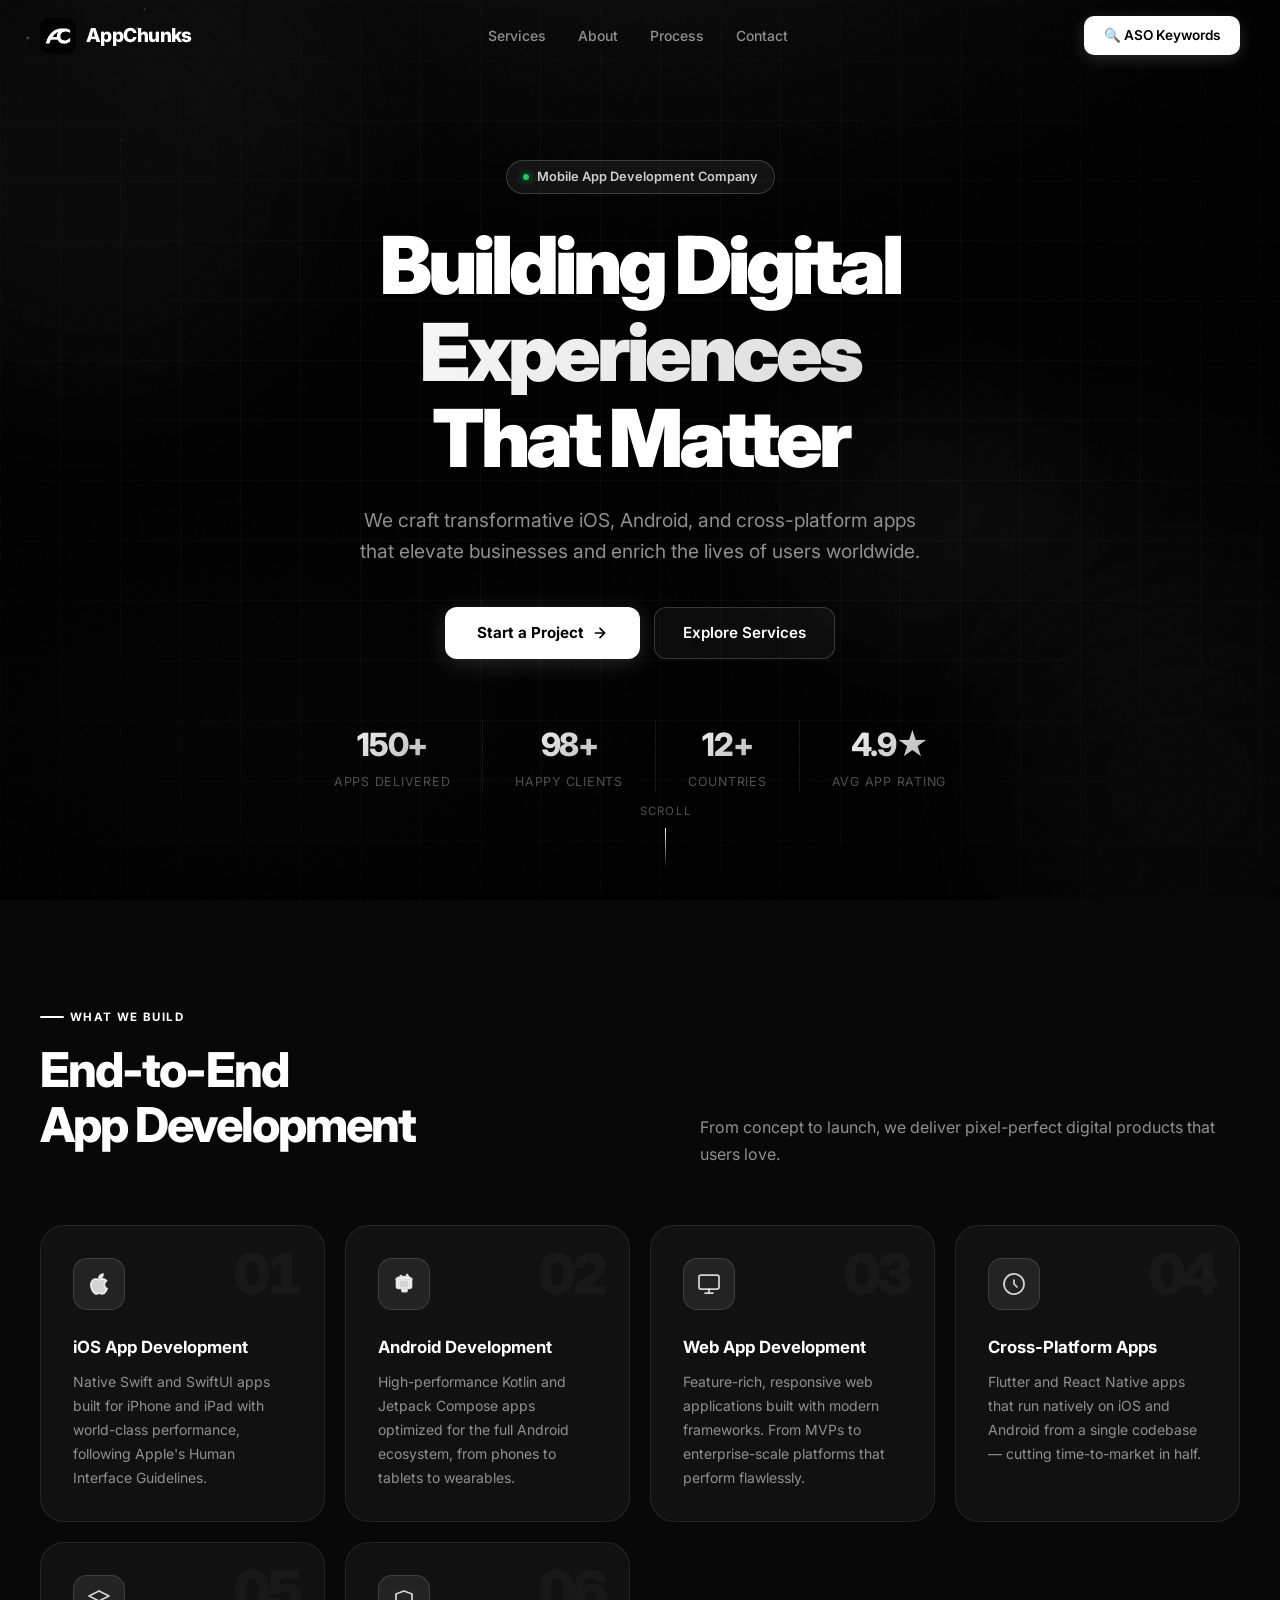
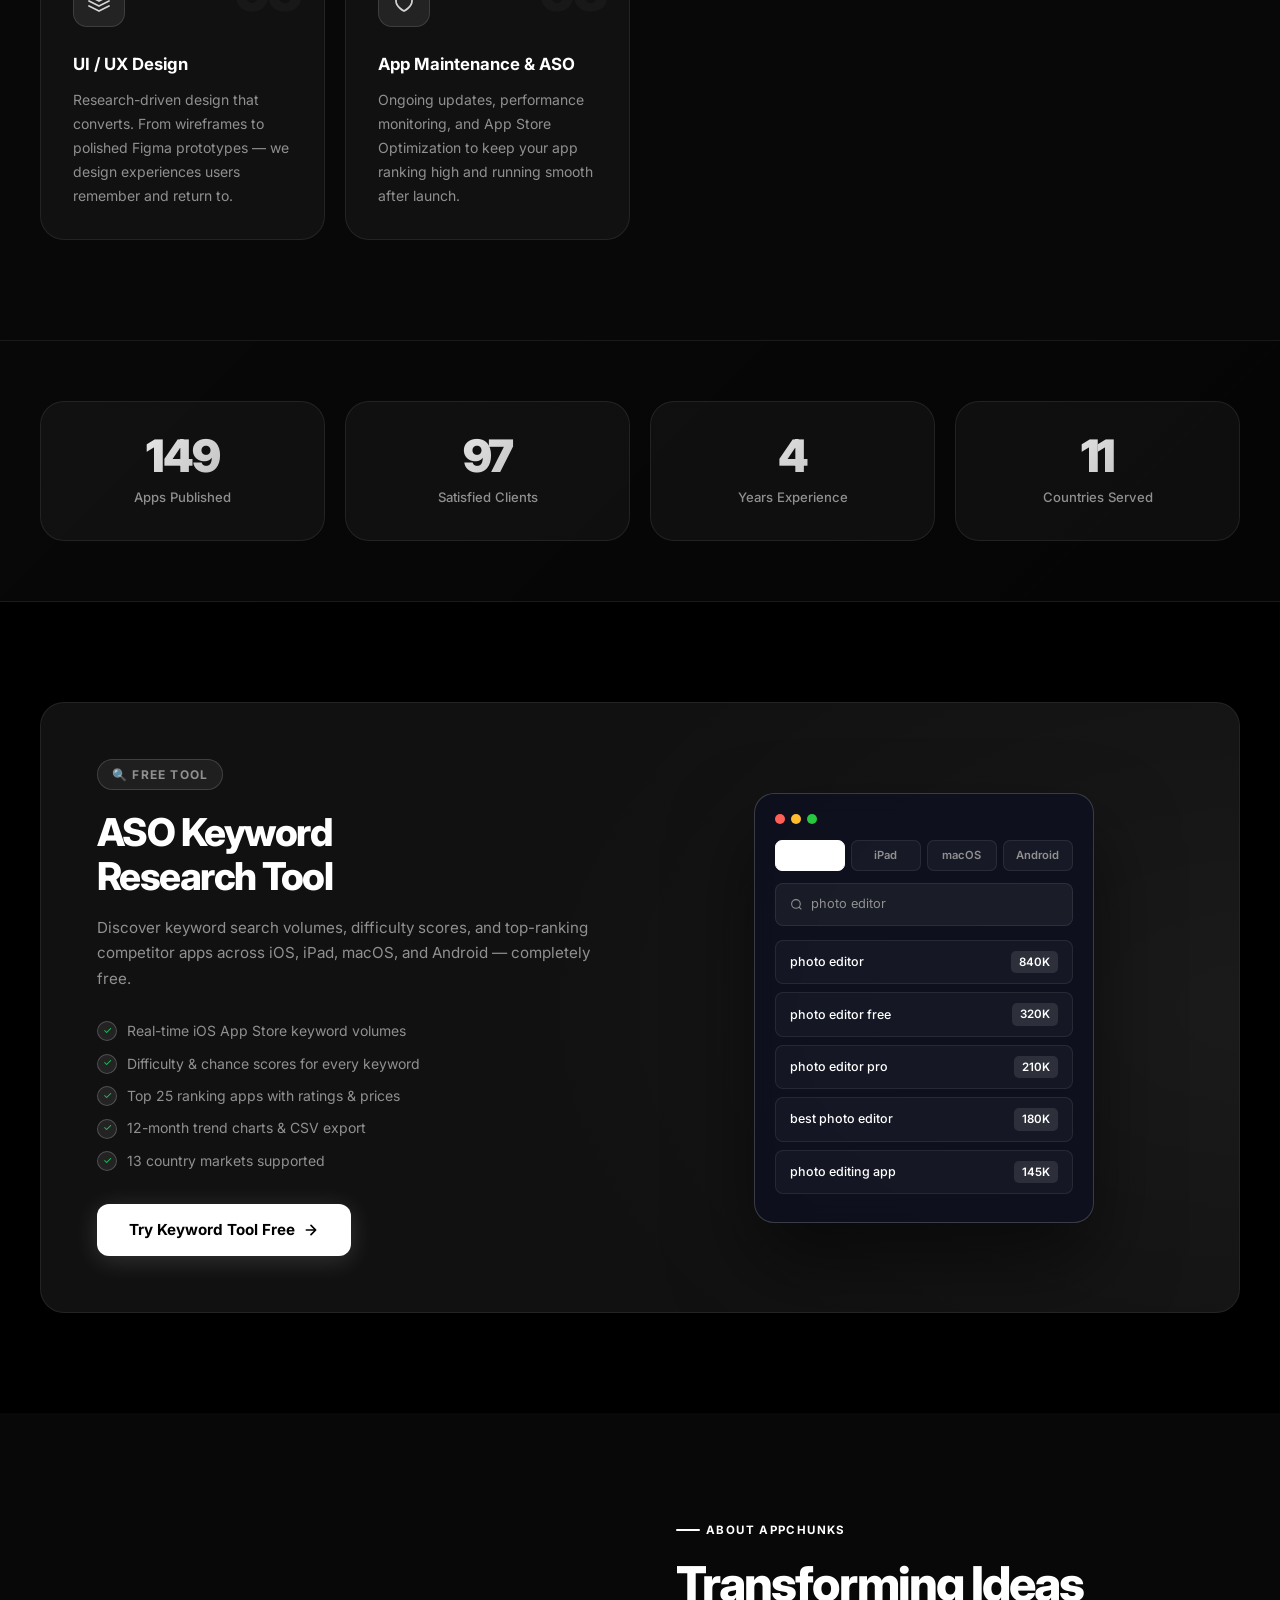
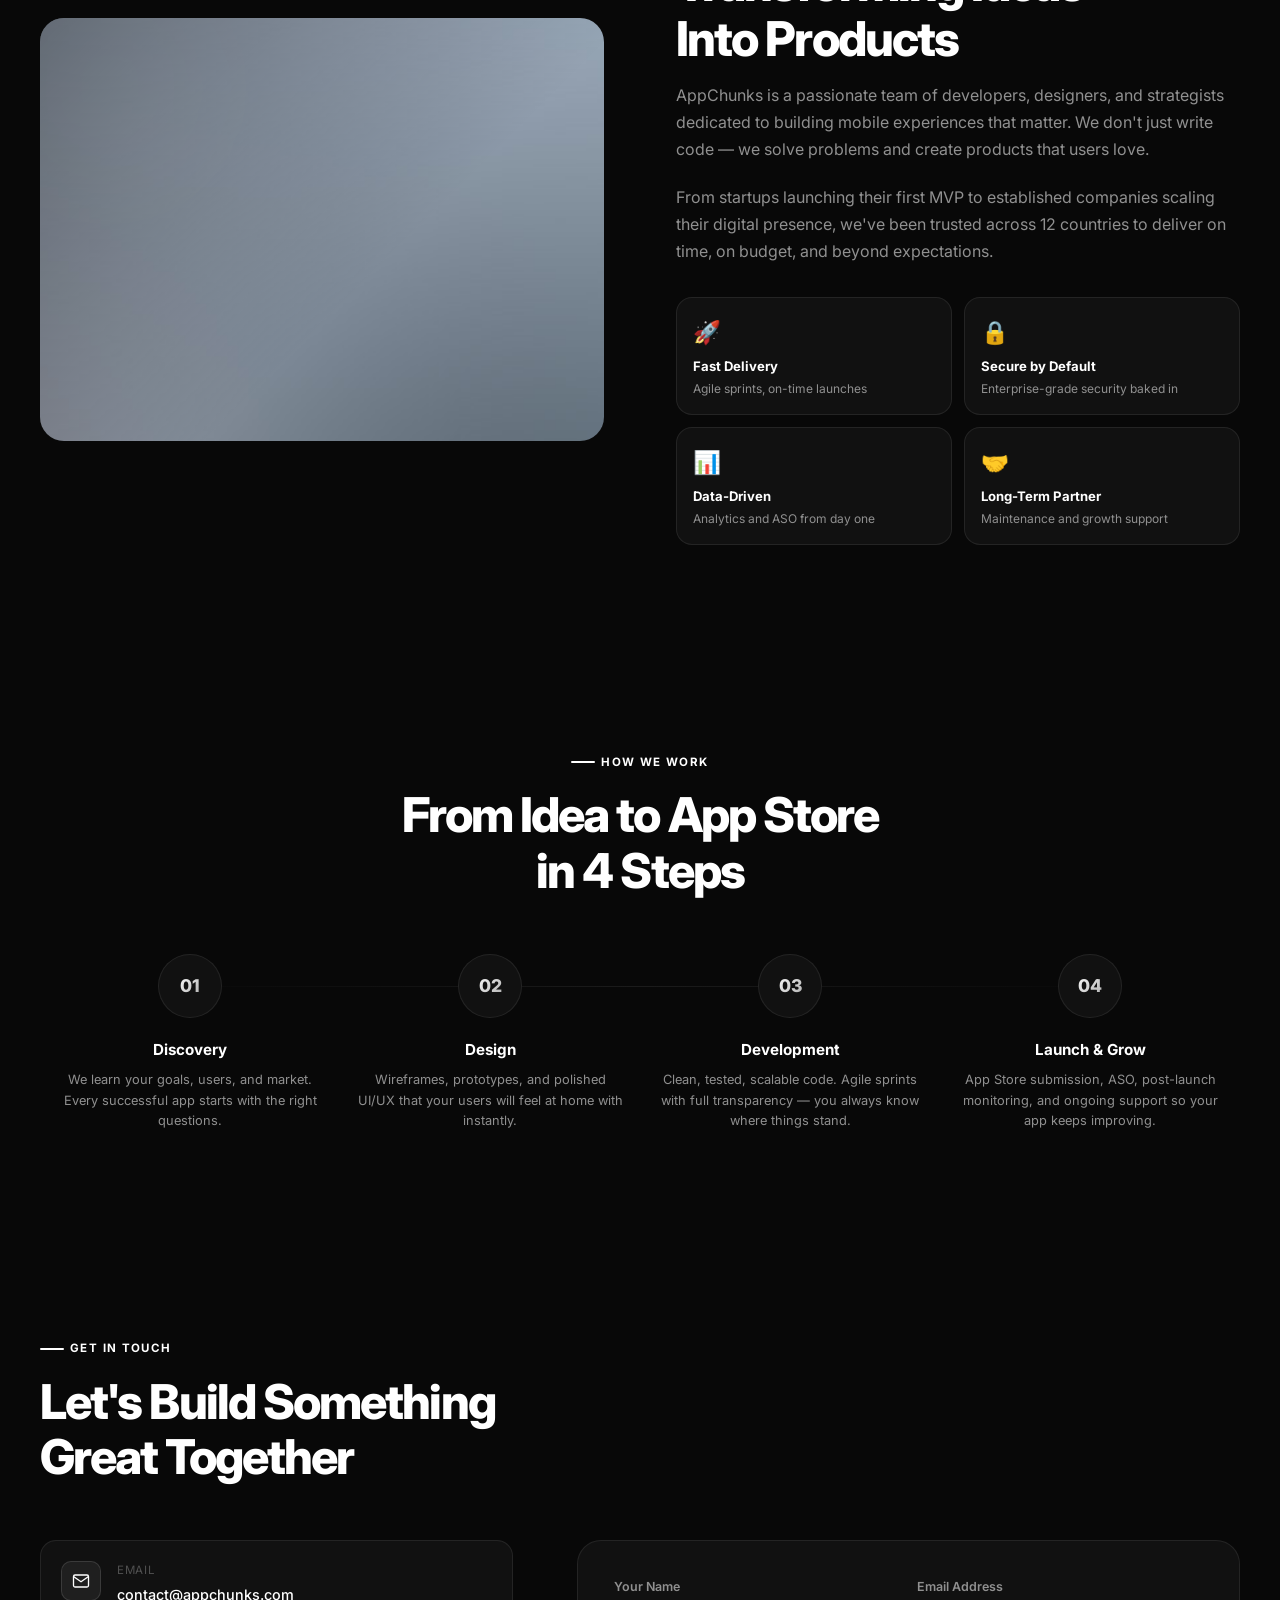
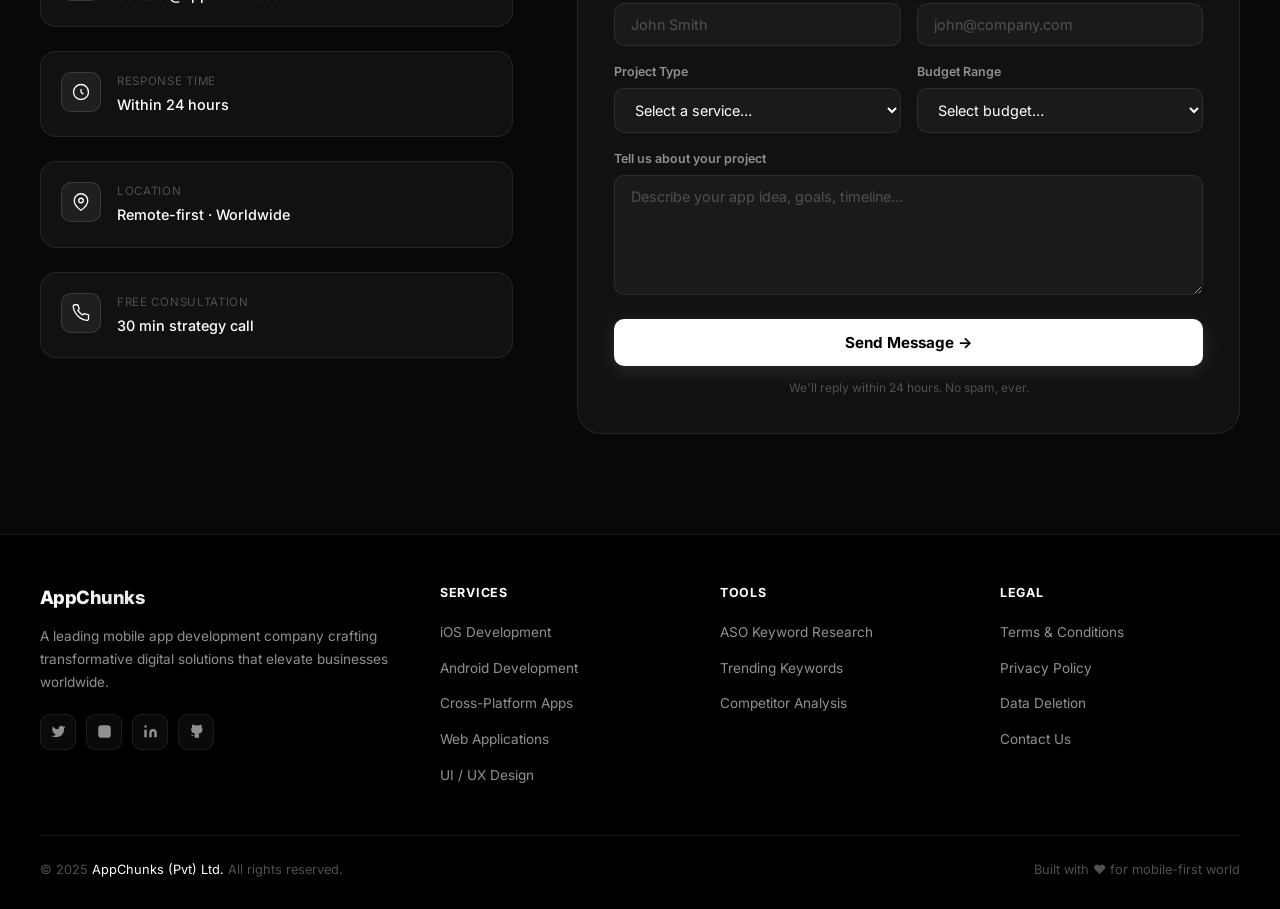
==== commit 1d458f05: "Retheme entire site to black/white/gray matching AppChunks logo - Replace all purple/indigo/cyan acc" ====
--- a/index.html
+++ b/index.html
@@ -17,22 +17,22 @@
    APPCHUNKS — Modern Design System 2025
 ═══════════════════════════════════════════════════ */
 :root {
-  --bg:       #080b14;
-  --bg2:      #0d1120;
-  --bg3:      #121829;
+  --bg:       #000000;
+  --bg2:      #080808;
+  --bg3:      #111111;
   --surface:  rgba(255,255,255,0.04);
   --border:   rgba(255,255,255,0.08);
-  --border2:  rgba(255,255,255,0.15);
-  --text:     #f0f4ff;
-  --text2:    #8b96b8;
-  --text3:    #4a5478;
-  --accent:   #6366f1;
-  --accent2:  #8b5cf6;
-  --accent3:  #06b6d4;
-  --green:    #22d3ee;
-  --pink:     #f472b6;
-  --grad:     linear-gradient(135deg,#6366f1,#8b5cf6,#06b6d4);
-  --grad2:    linear-gradient(135deg,#6366f1,#f472b6);
+  --border2:  rgba(255,255,255,0.18);
+  --text:     #ffffff;
+  --text2:    #909090;
+  --text3:    #505050;
+  --accent:   #ffffff;
+  --accent2:  #cccccc;
+  --accent3:  #888888;
+  --green:    #22c55e;
+  --pink:     #aaaaaa;
+  --grad:     linear-gradient(135deg,#ffffff,#aaaaaa);
+  --grad2:    linear-gradient(135deg,#ffffff,#888888);
   --r:        16px;
   --r2:       24px;
   --nav-h:    72px;
@@ -45,10 +45,10 @@
 a{color:inherit;text-decoration:none}
 img{display:block;max-width:100%}
 button{cursor:pointer;border:none;background:none;font-family:inherit}
-::selection{background:rgba(99,102,241,0.3);color:#fff}
+::selection{background:rgba(255,255,255,0.2);color:#fff}
 ::-webkit-scrollbar{width:5px}
 ::-webkit-scrollbar-track{background:var(--bg)}
-::-webkit-scrollbar-thumb{background:var(--accent);border-radius:3px}
+::-webkit-scrollbar-thumb{background:#444;border-radius:3px}
 
 /* ── NOISE OVERLAY ── */
 body::before{
@@ -69,10 +69,10 @@
   border-bottom:1px solid transparent;
 }
 #nav.scrolled{
-  background:rgba(8,11,20,0.85);
+  background:rgba(0,0,0,0.88);
   backdrop-filter:blur(20px);-webkit-backdrop-filter:blur(20px);
   border-color:var(--border);
-  box-shadow:0 4px 40px rgba(0,0,0,0.5);
+  box-shadow:0 4px 40px rgba(0,0,0,0.6);
 }
 .nav-logo{
   display:flex;align-items:center;gap:10px;
@@ -80,12 +80,10 @@
 }
 .nav-logo-icon{
   width:36px;height:36px;border-radius:10px;
-  background:var(--grad);
-  display:flex;align-items:center;justify-content:center;
-  font-size:1rem;font-weight:900;color:#fff;
-  box-shadow:0 4px 16px rgba(99,102,241,0.4);
-}
-.nav-logo span{background:var(--grad);-webkit-background-clip:text;-webkit-text-fill-color:transparent;background-clip:text}
+  overflow:hidden;flex-shrink:0;
+}
+.nav-logo-icon img{width:100%;height:100%;display:block}
+.nav-logo span{color:#ffffff}
 .nav-links{
   display:flex;align-items:center;gap:4px;
   list-style:none;
@@ -102,18 +100,18 @@
 }
 .btn-nav{
   padding:9px 20px;border-radius:10px;font-size:0.85rem;font-weight:600;
-  background:var(--grad);color:#fff;
-  box-shadow:0 4px 16px rgba(99,102,241,0.3);
+  background:#ffffff;color:#000000;
+  box-shadow:0 4px 16px rgba(255,255,255,0.15);
   transition:all 0.2s;white-space:nowrap;
 }
-.btn-nav:hover{transform:translateY(-1px);box-shadow:0 6px 24px rgba(99,102,241,0.5)}
+.btn-nav:hover{transform:translateY(-1px);box-shadow:0 6px 24px rgba(255,255,255,0.25)}
 .hamburger{display:none;flex-direction:column;gap:5px;padding:8px;cursor:pointer}
 .hamburger span{width:22px;height:2px;background:var(--text);border-radius:2px;transition:all 0.3s}
 
 /* MOBILE MENU */
 .mobile-menu{
   position:fixed;top:var(--nav-h);left:0;right:0;bottom:0;z-index:999;
-  background:rgba(8,11,20,0.97);backdrop-filter:blur(20px);
+  background:rgba(0,0,0,0.97);backdrop-filter:blur(20px);
   display:flex;flex-direction:column;align-items:center;justify-content:center;gap:8px;
   transform:translateX(100%);transition:transform 0.35s var(--ease);
 }
@@ -140,9 +138,9 @@
 .hero-gradient{
   position:absolute;inset:0;z-index:0;
   background:
-    radial-gradient(ellipse 80% 60% at 50% -10%,rgba(99,102,241,0.25) 0%,transparent 70%),
-    radial-gradient(ellipse 50% 40% at 80% 60%,rgba(139,92,246,0.12) 0%,transparent 70%),
-    radial-gradient(ellipse 60% 50% at 20% 80%,rgba(6,182,212,0.1) 0%,transparent 70%);
+    radial-gradient(ellipse 80% 60% at 50% -10%,rgba(255,255,255,0.06) 0%,transparent 70%),
+    radial-gradient(ellipse 50% 40% at 80% 60%,rgba(255,255,255,0.03) 0%,transparent 70%),
+    radial-gradient(ellipse 60% 50% at 20% 80%,rgba(255,255,255,0.02) 0%,transparent 70%);
   animation:heroGradShift 8s ease-in-out infinite alternate;
 }
 @keyframes heroGradShift{
@@ -155,9 +153,9 @@
   position:absolute;border-radius:50%;filter:blur(80px);pointer-events:none;
   animation:blobFloat 12s ease-in-out infinite;
 }
-.blob-1{width:500px;height:500px;background:rgba(99,102,241,0.12);top:-100px;left:-150px;animation-delay:0s}
-.blob-2{width:400px;height:400px;background:rgba(139,92,246,0.1);bottom:-80px;right:-100px;animation-delay:-4s}
-.blob-3{width:300px;height:300px;background:rgba(6,182,212,0.08);top:40%;left:60%;animation-delay:-8s}
+.blob-1{width:500px;height:500px;background:rgba(255,255,255,0.04);top:-100px;left:-150px;animation-delay:0s}
+.blob-2{width:400px;height:400px;background:rgba(255,255,255,0.03);bottom:-80px;right:-100px;animation-delay:-4s}
+.blob-3{width:300px;height:300px;background:rgba(255,255,255,0.025);top:40%;left:60%;animation-delay:-8s}
 @keyframes blobFloat{
   0%,100%{transform:translate(0,0) scale(1)}
   33%{transform:translate(30px,-20px) scale(1.05)}
@@ -179,8 +177,8 @@
 .hero-badge{
   display:inline-flex;align-items:center;gap:8px;
   padding:6px 16px;border-radius:20px;margin-bottom:28px;
-  background:rgba(99,102,241,0.1);border:1px solid rgba(99,102,241,0.3);
-  font-size:0.8rem;font-weight:600;color:#a5b4fc;
+  background:rgba(255,255,255,0.06);border:1px solid rgba(255,255,255,0.18);
+  font-size:0.8rem;font-weight:600;color:rgba(255,255,255,0.8);
   animation:fadeUp 0.8s var(--ease) both;
 }
 .badge-dot{width:6px;height:6px;border-radius:50%;background:#22c55e;box-shadow:0 0 8px #22c55e;animation:pulse 2s infinite}
@@ -213,16 +211,16 @@
 .btn-primary{
   display:inline-flex;align-items:center;gap:8px;
   padding:14px 32px;border-radius:12px;font-size:0.95rem;font-weight:700;
-  background:var(--grad);color:#fff;
-  box-shadow:0 4px 24px rgba(99,102,241,0.4);
+  background:#ffffff;color:#000000;
+  box-shadow:0 4px 24px rgba(255,255,255,0.15);
   transition:all 0.25s;position:relative;overflow:hidden;
 }
 .btn-primary::after{
   content:'';position:absolute;inset:0;
-  background:linear-gradient(135deg,rgba(255,255,255,0.15),transparent);
+  background:linear-gradient(135deg,rgba(255,255,255,0.2),transparent);
   opacity:0;transition:opacity 0.2s;
 }
-.btn-primary:hover{transform:translateY(-2px);box-shadow:0 8px 32px rgba(99,102,241,0.6)}
+.btn-primary:hover{transform:translateY(-2px);box-shadow:0 8px 32px rgba(255,255,255,0.25);background:#efefef}
 .btn-primary:hover::after{opacity:1}
 .btn-outline{
   display:inline-flex;align-items:center;gap:8px;
@@ -231,7 +229,7 @@
   background:var(--surface);backdrop-filter:blur(10px);
   transition:all 0.25s;
 }
-.btn-outline:hover{border-color:var(--accent);background:rgba(99,102,241,0.08);transform:translateY(-2px)}
+.btn-outline:hover{border-color:rgba(255,255,255,0.4);background:rgba(255,255,255,0.08);transform:translateY(-2px)}
 
 /* hero stats */
 .hero-stats{
@@ -317,19 +315,19 @@
   background:var(--grad);opacity:0;transition:opacity 0.35s;
   pointer-events:none;
 }
-.service-card:hover{border-color:var(--accent);transform:translateY(-6px);box-shadow:0 20px 60px rgba(99,102,241,0.2)}
+.service-card:hover{border-color:rgba(255,255,255,0.25);transform:translateY(-6px);box-shadow:0 20px 60px rgba(255,255,255,0.06)}
 .service-card:hover::before{opacity:0.04}
 
 .service-icon{
   width:52px;height:52px;border-radius:14px;
-  background:rgba(99,102,241,0.12);border:1px solid rgba(99,102,241,0.2);
+  background:rgba(255,255,255,0.08);border:1px solid rgba(255,255,255,0.12);
   display:flex;align-items:center;justify-content:center;
   margin-bottom:24px;font-size:1.4rem;
   transition:all 0.35s;
 }
-.service-card:hover .service-icon{background:var(--accent);border-color:var(--accent);transform:scale(1.1);box-shadow:0 8px 24px rgba(99,102,241,0.4)}
-.service-card:hover .service-icon svg{stroke:#fff}
-.service-icon svg{width:24px;height:24px;stroke:var(--accent);stroke-width:1.75;fill:none;transition:stroke 0.3s}
+.service-card:hover .service-icon{background:#ffffff;border-color:#ffffff;transform:scale(1.1);box-shadow:0 8px 24px rgba(255,255,255,0.2)}
+.service-card:hover .service-icon svg{stroke:#000}
+.service-icon svg{width:24px;height:24px;stroke:rgba(255,255,255,0.8);stroke-width:1.75;fill:none;transition:stroke 0.3s}
 
 .service-title{font-size:1.05rem;font-weight:700;margin-bottom:10px}
 .service-desc{font-size:0.875rem;color:var(--text2);line-height:1.7}
@@ -340,13 +338,13 @@
   line-height:1;letter-spacing:-0.05em;font-variant-numeric:tabular-nums;
   transition:color 0.35s;
 }
-.service-card:hover .service-num{color:rgba(99,102,241,0.06)}
+.service-card:hover .service-num{color:rgba(255,255,255,0.06)}
 
 /* ═══════════════════════════════════════════════════
    STATS
 ═══════════════════════════════════════════════════ */
 #stats{
-  background:linear-gradient(135deg,rgba(99,102,241,0.08),rgba(139,92,246,0.06));
+  background:linear-gradient(135deg,rgba(255,255,255,0.03),rgba(255,255,255,0.02));
   border-top:1px solid var(--border);
   border-bottom:1px solid var(--border);
   padding:60px max(24px,calc((100vw - 1200px)/2));
@@ -359,7 +357,7 @@
   background:var(--surface);border:1px solid var(--border);border-radius:var(--r2);
   transition:all 0.3s;
 }
-.stat-item:hover{border-color:var(--accent);background:rgba(99,102,241,0.05);transform:translateY(-4px)}
+.stat-item:hover{border-color:rgba(255,255,255,0.25);background:rgba(255,255,255,0.05);transform:translateY(-4px)}
 .stat-num{
   font-size:2.8rem;font-weight:900;letter-spacing:-0.05em;
   background:var(--grad);-webkit-background-clip:text;-webkit-text-fill-color:transparent;background-clip:text;
@@ -382,13 +380,13 @@
 .tool-card::before{
   content:'';position:absolute;inset:0;
   background:
-    radial-gradient(ellipse 60% 80% at 100% 50%,rgba(99,102,241,0.12),transparent);
+    radial-gradient(ellipse 60% 80% at 100% 50%,rgba(255,255,255,0.04),transparent);
   pointer-events:none;
 }
 .tool-label{
   display:inline-flex;align-items:center;gap:8px;
   font-size:0.75rem;font-weight:700;letter-spacing:0.1em;text-transform:uppercase;
-  color:var(--accent);background:rgba(99,102,241,0.1);border:1px solid rgba(99,102,241,0.3);
+  color:var(--text2);background:rgba(255,255,255,0.06);border:1px solid rgba(255,255,255,0.15);
   padding:5px 14px;border-radius:20px;margin-bottom:20px;
 }
 .tool-title{font-size:clamp(1.6rem,3vw,2.4rem);font-weight:800;letter-spacing:-0.04em;margin-bottom:16px;line-height:1.15}
@@ -400,10 +398,10 @@
 }
 .tool-feat-dot{
   width:20px;height:20px;border-radius:50%;
-  background:rgba(34,211,238,0.1);border:1px solid rgba(34,211,238,0.3);
+  background:rgba(255,255,255,0.08);border:1px solid rgba(255,255,255,0.2);
   display:flex;align-items:center;justify-content:center;flex-shrink:0;
 }
-.tool-feat-dot::after{content:'✓';font-size:0.65rem;color:var(--green)}
+.tool-feat-dot::after{content:'✓';font-size:0.65rem;color:#22c55e}
 
 .tool-visual{
   position:relative;display:flex;align-items:center;justify-content:center;
@@ -432,7 +430,7 @@
 .mockup-kw{font-size:0.78rem;font-weight:500}
 .mockup-vol{
   font-size:0.72rem;padding:2px 8px;border-radius:5px;
-  background:rgba(99,102,241,0.15);color:var(--accent);font-weight:600;
+  background:rgba(255,255,255,0.1);color:#ffffff;font-weight:600;
 }
 .mockup-platform-row{
   display:flex;gap:6px;margin-top:12px;
@@ -457,11 +455,11 @@
 .about-img-wrap img{width:100%;height:100%;object-fit:cover}
 .about-img-wrap::after{
   content:'';position:absolute;inset:0;
-  background:linear-gradient(135deg,rgba(99,102,241,0.3),transparent 60%);
+  background:linear-gradient(135deg,rgba(0,0,0,0.4),transparent 60%);
 }
 .about-glow{
   position:absolute;top:-30px;left:-30px;width:200px;height:200px;
-  border-radius:50%;background:rgba(99,102,241,0.2);filter:blur(60px);
+  border-radius:50%;background:rgba(255,255,255,0.05);filter:blur(60px);
   pointer-events:none;
 }
 .about-cards{display:grid;grid-template-columns:1fr 1fr;gap:12px;margin-top:32px}
@@ -469,7 +467,7 @@
   background:var(--surface);border:1px solid var(--border);border-radius:var(--r);
   padding:16px;transition:all 0.3s;
 }
-.about-card:hover{border-color:var(--accent);transform:translateY(-3px)}
+.about-card:hover{border-color:rgba(255,255,255,0.25);transform:translateY(-3px)}
 .about-card-icon{font-size:1.4rem;margin-bottom:6px}
 .about-card-title{font-size:0.82rem;font-weight:700;margin-bottom:2px}
 .about-card-sub{font-size:0.75rem;color:var(--text2)}
@@ -495,7 +493,7 @@
   position:relative;z-index:1;
   transition:all 0.3s;
 }
-.process-step:hover .process-num{background:var(--accent);border-color:var(--accent);box-shadow:0 8px 32px rgba(99,102,241,0.4);color:#fff}
+.process-step:hover .process-num{background:#ffffff;border-color:#ffffff;box-shadow:0 8px 32px rgba(255,255,255,0.2);color:#000000}
 .process-step-title{font-size:0.95rem;font-weight:700;margin-bottom:8px}
 .process-step-desc{font-size:0.8rem;color:var(--text2);line-height:1.6}
 .process-num-inner{background:var(--grad);-webkit-background-clip:text;-webkit-text-fill-color:transparent;background-clip:text}
@@ -512,10 +510,10 @@
   background:var(--surface);border:1px solid var(--border);border-radius:var(--r);
   padding:20px;transition:all 0.25s;
 }
-.contact-item:hover{border-color:var(--accent);transform:translateX(4px)}
+.contact-item:hover{border-color:rgba(255,255,255,0.25);transform:translateX(4px)}
 .contact-item-icon{
   width:40px;height:40px;border-radius:10px;
-  background:rgba(99,102,241,0.1);border:1px solid rgba(99,102,241,0.2);
+  background:rgba(255,255,255,0.06);border:1px solid rgba(255,255,255,0.12);
   display:flex;align-items:center;justify-content:center;flex-shrink:0;
 }
 .contact-item-icon svg{width:18px;height:18px;stroke:var(--accent);stroke-width:1.75;fill:none}
@@ -534,16 +532,16 @@
   padding:12px 16px;color:var(--text);font-size:0.9rem;font-family:var(--font);
   outline:none;transition:border-color 0.2s,box-shadow 0.2s;width:100%;
 }
-.form-input:focus,.form-textarea:focus{border-color:var(--accent);box-shadow:0 0 0 3px rgba(99,102,241,0.15)}
+.form-input:focus,.form-textarea:focus{border-color:rgba(255,255,255,0.35);box-shadow:0 0 0 3px rgba(255,255,255,0.08)}
 .form-input::placeholder,.form-textarea::placeholder{color:var(--text3)}
 .form-textarea{resize:vertical;min-height:120px}
 .form-submit{
   width:100%;padding:14px;border-radius:10px;font-size:0.95rem;font-weight:700;
-  background:var(--grad);color:#fff;margin-top:8px;
-  box-shadow:0 4px 20px rgba(99,102,241,0.3);
+  background:#ffffff;color:#000000;margin-top:8px;
+  box-shadow:0 4px 20px rgba(255,255,255,0.12);
   transition:all 0.25s;cursor:pointer;
 }
-.form-submit:hover{transform:translateY(-2px);box-shadow:0 8px 32px rgba(99,102,241,0.5)}
+.form-submit:hover{transform:translateY(-2px);box-shadow:0 8px 32px rgba(255,255,255,0.2);background:#efefef}
 .form-note{font-size:0.75rem;color:var(--text3);text-align:center;margin-top:12px}
 
 /* ═══════════════════════════════════════════════════
@@ -567,7 +565,7 @@
   color:var(--text2);font-size:0.85rem;
   transition:all 0.2s;
 }
-.footer-social:hover{border-color:var(--accent);color:var(--accent);background:rgba(99,102,241,0.08);transform:translateY(-2px)}
+.footer-social:hover{border-color:rgba(255,255,255,0.35);color:#ffffff;background:rgba(255,255,255,0.08);transform:translateY(-2px)}
 .footer-social svg{width:15px;height:15px;fill:currentColor}
 
 .footer-col-title{font-size:0.78rem;font-weight:700;letter-spacing:0.06em;text-transform:uppercase;color:var(--text);margin-bottom:16px}
@@ -686,7 +684,7 @@
 <!-- ═══════ NAVBAR ═══════ -->
 <nav id="nav">
   <a href="#hero" class="nav-logo">
-    <div class="nav-logo-icon">AC</div>
+    <div class="nav-logo-icon"><img src="images/logo.png" alt="AppChunks"/></div>
     <span>AppChunks</span>
   </a>
   <ul class="nav-links">
@@ -755,9 +753,7 @@
         <div class="hero-stat-label">Countries</div>
       </div>
       <div class="hero-stat">
-        <div class="hero-stat-num" style="color:unset;-webkit-text-fill-color:unset">
-          <span style="background:var(--grad);-webkit-background-clip:text;-webkit-text-fill-color:transparent;background-clip:text">4.9★</span>
-        </div>
+        <div class="hero-stat-num">4.9★</div>
         <div class="hero-stat-label">Avg App Rating</div>
       </div>
     </div>
@@ -783,7 +779,7 @@
     <div class="service-card reveal reveal-delay-1">
       <div class="service-num">01</div>
       <div class="service-icon">
-        <svg viewBox="0 0 24 24"><path d="M18.71 19.5c-.83 1.24-1.71 2.45-3.05 2.47-1.34.03-1.77-.79-3.29-.79-1.53 0-2 .77-3.27.82-1.31.05-2.3-1.32-3.14-2.53C4.25 17 2.94 12.45 4.7 9.39c.87-1.52 2.43-2.48 4.12-2.51 1.28-.02 2.5.87 3.29.87.78 0 2.26-1.07 3.8-.91.65.03 2.47.26 3.64 1.98-.09.06-2.17 1.28-2.15 3.81.03 3.02 2.65 4.03 2.68 4.04-.03.07-.42 1.44-1.38 2.83M13 3.5c.73-.83 1.94-1.46 2.94-1.5.13 1.17-.34 2.35-1.04 3.19-.69.85-1.83 1.51-2.95 1.42-.15-1.15.41-2.35 1.05-3.11z" fill="var(--accent)"/></svg>
+        <svg viewBox="0 0 24 24"><path d="M18.71 19.5c-.83 1.24-1.71 2.45-3.05 2.47-1.34.03-1.77-.79-3.29-.79-1.53 0-2 .77-3.27.82-1.31.05-2.3-1.32-3.14-2.53C4.25 17 2.94 12.45 4.7 9.39c.87-1.52 2.43-2.48 4.12-2.51 1.28-.02 2.5.87 3.29.87.78 0 2.26-1.07 3.8-.91.65.03 2.47.26 3.64 1.98-.09.06-2.17 1.28-2.15 3.81.03 3.02 2.65 4.03 2.68 4.04-.03.07-.42 1.44-1.38 2.83M13 3.5c.73-.83 1.94-1.46 2.94-1.5.13 1.17-.34 2.35-1.04 3.19-.69.85-1.83 1.51-2.95 1.42-.15-1.15.41-2.35 1.05-3.11z" fill="rgba(255,255,255,0.8)"/></svg>
       </div>
       <h3 class="service-title">iOS App Development</h3>
       <p class="service-desc">Native Swift and SwiftUI apps built for iPhone and iPad with world-class performance, following Apple's Human Interface Guidelines.</p>
@@ -792,7 +788,7 @@
     <div class="service-card reveal reveal-delay-2">
       <div class="service-num">02</div>
       <div class="service-icon">
-        <svg viewBox="0 0 24 24"><path d="M17.523 15.341c-.287 0-.52-.233-.52-.52V10.18c0-.286.233-.52.52-.52.286 0 .52.234.52.52v4.642c0 .287-.234.52-.52.52zm-11.046 0c-.287 0-.52-.233-.52-.52V10.18c0-.286.233-.52.52-.52.286 0 .52.234.52.52v4.642c0 .287-.234.52-.52.52zm1.565-9.4l1.09-1.958c.07-.127.027-.286-.1-.357-.127-.07-.286-.027-.357.1l-1.104 1.982C6.526 5.192 5.42 5.773 4.636 6.65h14.729c-.784-.878-1.89-1.459-2.935-1.94L15.325 2.726c-.07-.127-.23-.17-.357-.1-.127.07-.17.23-.1.357l1.09 1.958C15.265 4.783 14.668 4.65 14 4.65H10c-.668 0-1.265.133-1.958.291zM4.5 7.65v7.2c0 .828.672 1.5 1.5 1.5h12c.828 0 1.5-.672 1.5-1.5V7.65H4.5zm5.5 9.7v1.65c0 .287.233.52.52.52h3.96c.287 0 .52-.233.52-.52V17.35H10z" fill="var(--accent)"/></svg>
+        <svg viewBox="0 0 24 24"><path d="M17.523 15.341c-.287 0-.52-.233-.52-.52V10.18c0-.286.233-.52.52-.52.286 0 .52.234.52.52v4.642c0 .287-.234.52-.52.52zm-11.046 0c-.287 0-.52-.233-.52-.52V10.18c0-.286.233-.52.52-.52.286 0 .52.234.52.52v4.642c0 .287-.234.52-.52.52zm1.565-9.4l1.09-1.958c.07-.127.027-.286-.1-.357-.127-.07-.286-.027-.357.1l-1.104 1.982C6.526 5.192 5.42 5.773 4.636 6.65h14.729c-.784-.878-1.89-1.459-2.935-1.94L15.325 2.726c-.07-.127-.23-.17-.357-.1-.127.07-.17.23-.1.357l1.09 1.958C15.265 4.783 14.668 4.65 14 4.65H10c-.668 0-1.265.133-1.958.291zM4.5 7.65v7.2c0 .828.672 1.5 1.5 1.5h12c.828 0 1.5-.672 1.5-1.5V7.65H4.5zm5.5 9.7v1.65c0 .287.233.52.52.52h3.96c.287 0 .52-.233.52-.52V17.35H10z" fill="rgba(255,255,255,0.8)"/></svg>
       </div>
       <h3 class="service-title">Android Development</h3>
       <p class="service-desc">High-performance Kotlin and Jetpack Compose apps optimized for the full Android ecosystem, from phones to tablets to wearables.</p>
@@ -1300,7 +1296,7 @@
     if(p.y < 0 || p.y > H) p.vy *= -1;
     ctx.beginPath();
     ctx.arc(p.x, p.y, p.r, 0, Math.PI * 2);
-    ctx.fillStyle = `rgba(99,102,241,${p.o})`;
+    ctx.fillStyle = `rgba(255,255,255,${p.o})`;
     ctx.fill();
   });
   // draw lines between close particles
@@ -1312,7 +1308,7 @@
         ctx.beginPath();
         ctx.moveTo(pts[i].x, pts[i].y);
         ctx.lineTo(pts[j].x, pts[j].y);
-        ctx.strokeStyle = `rgba(99,102,241,${(1 - d/120) * 0.12})`;
+        ctx.strokeStyle = `rgba(255,255,255,${(1 - d/120) * 0.1})`;
         ctx.lineWidth = 0.5;
         ctx.stroke();
       }
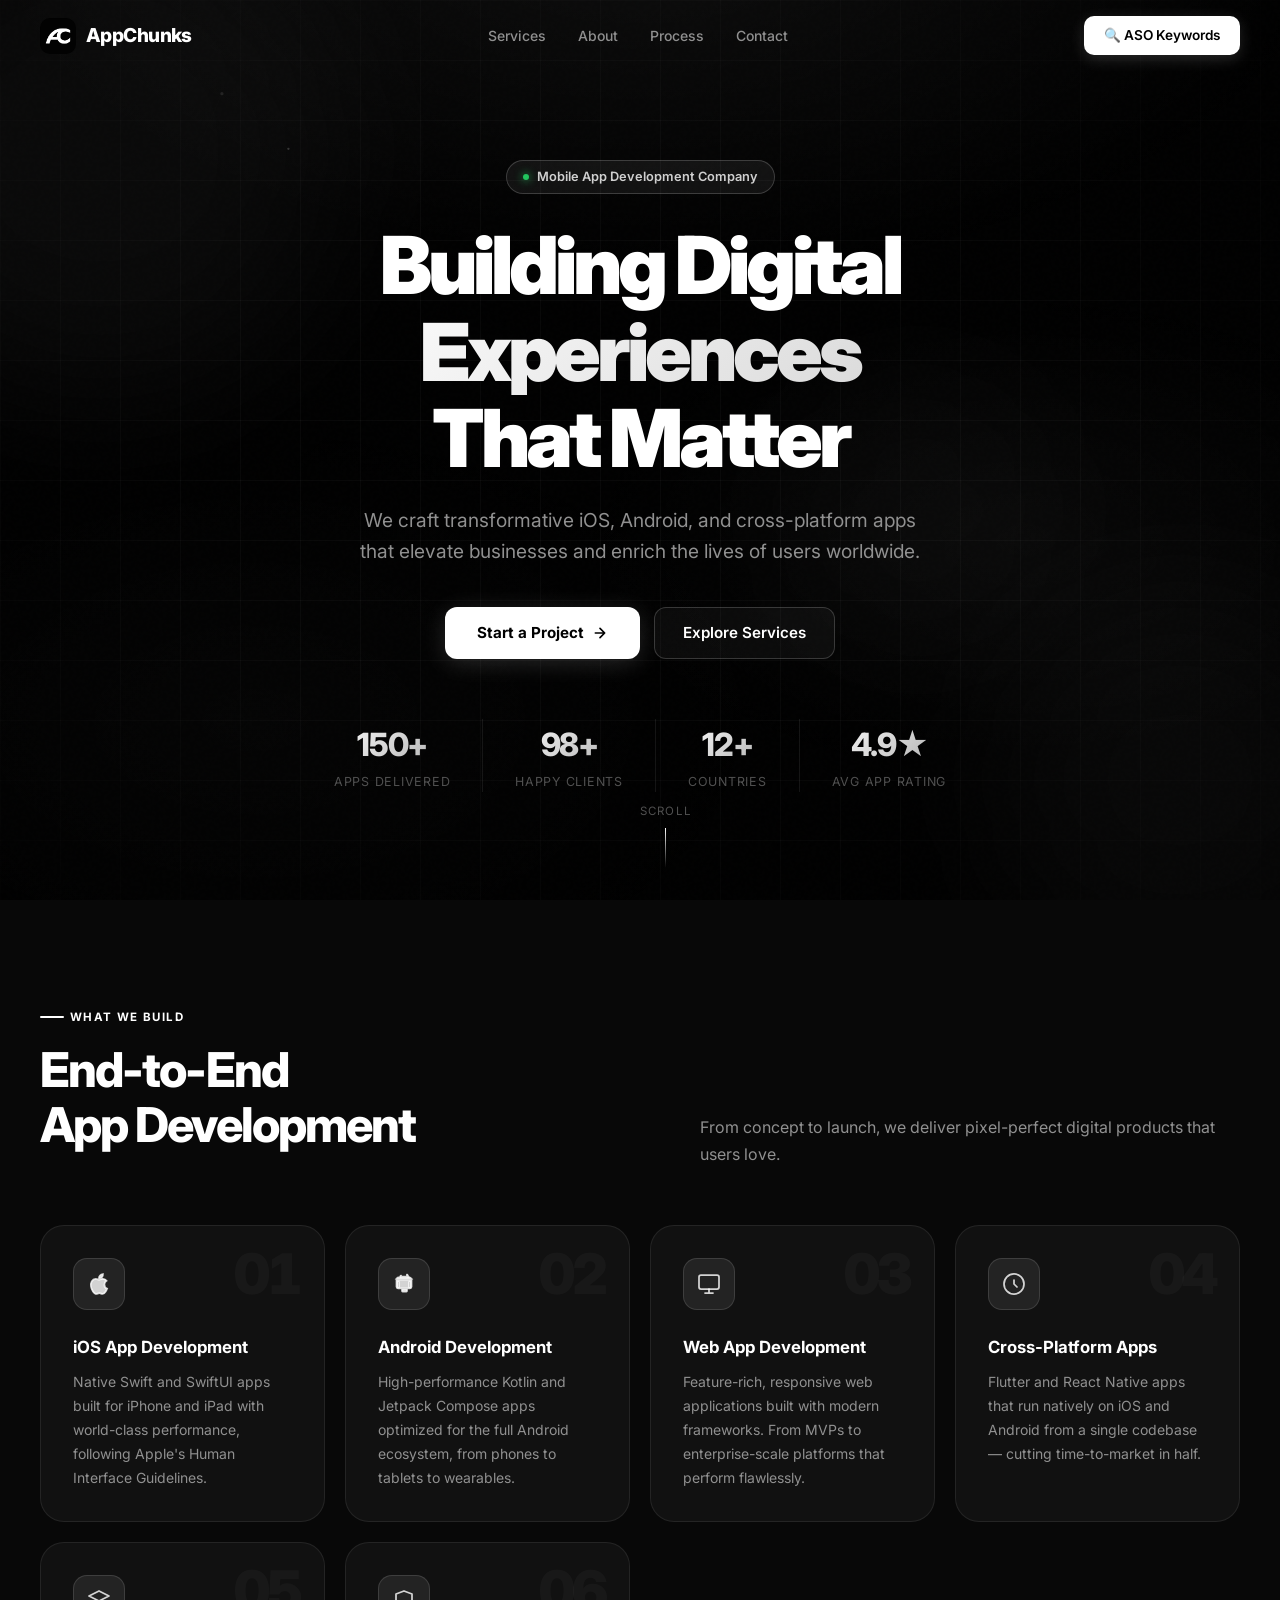
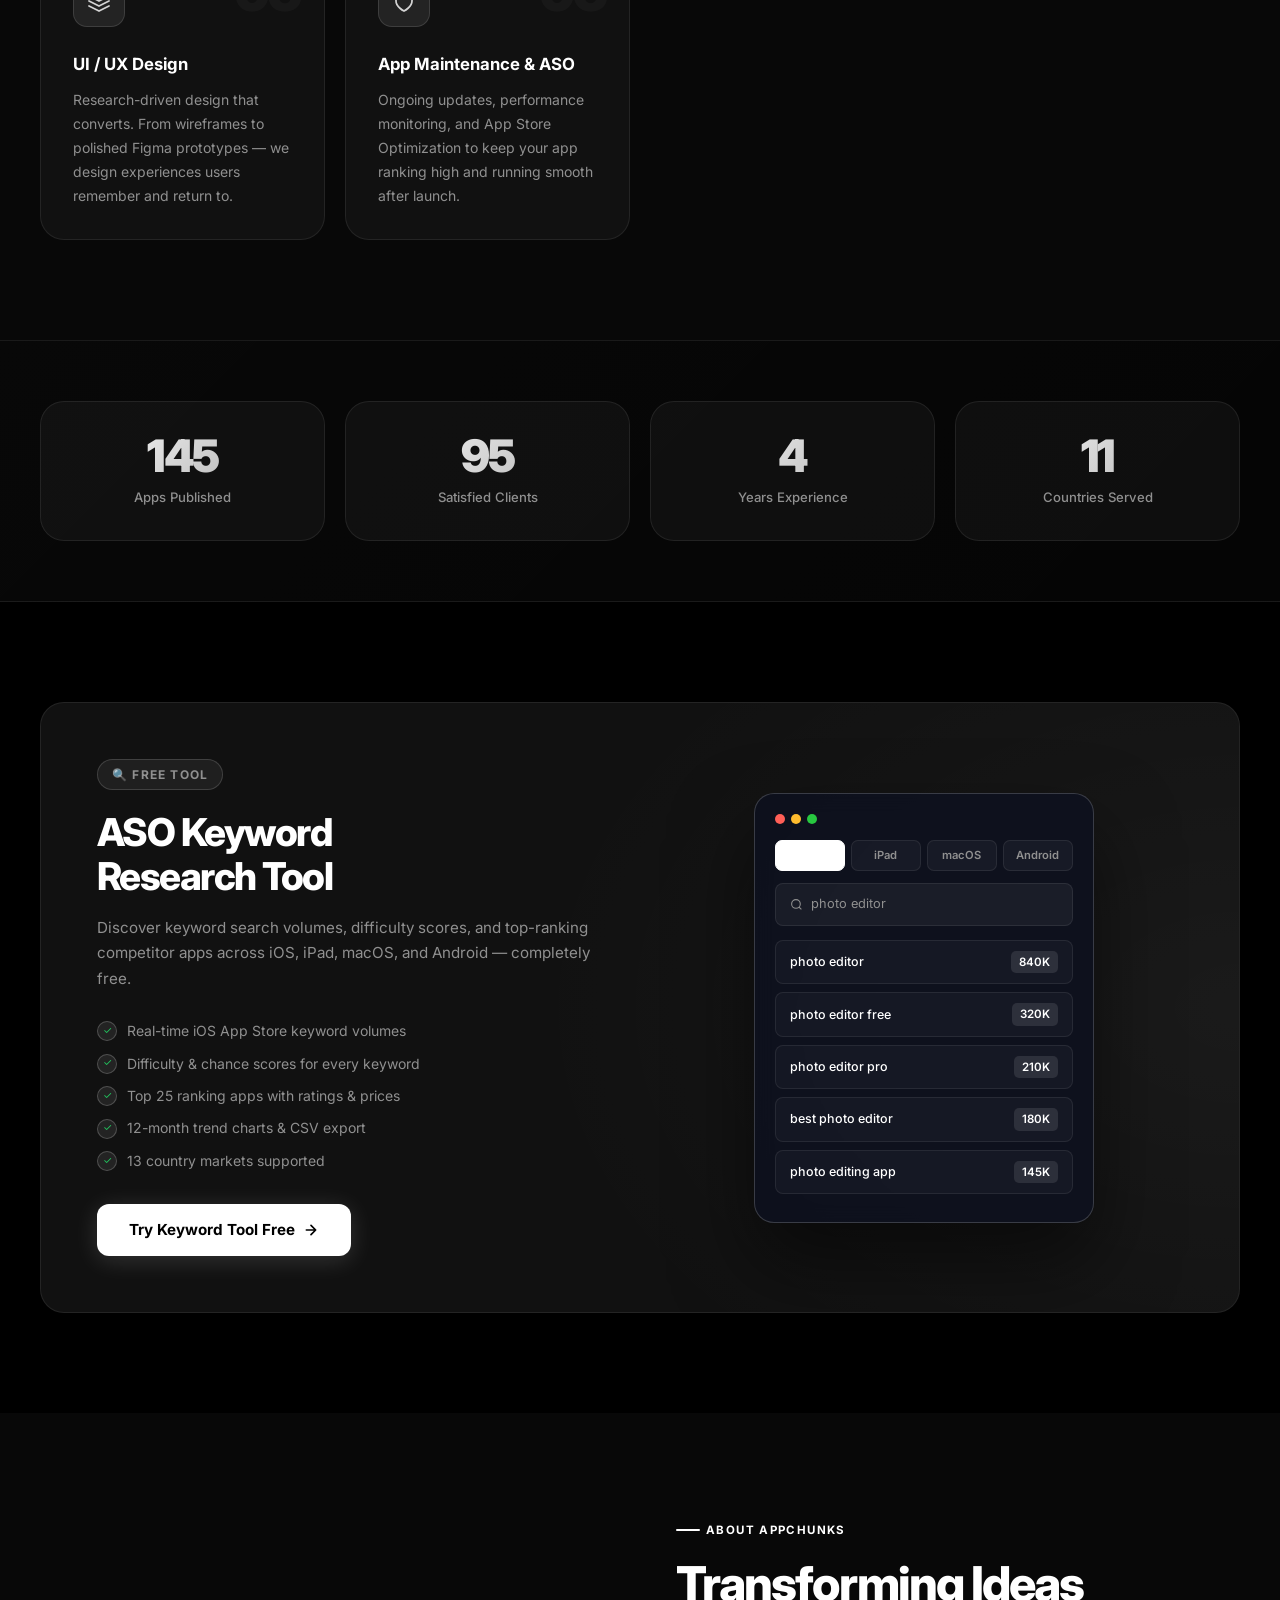
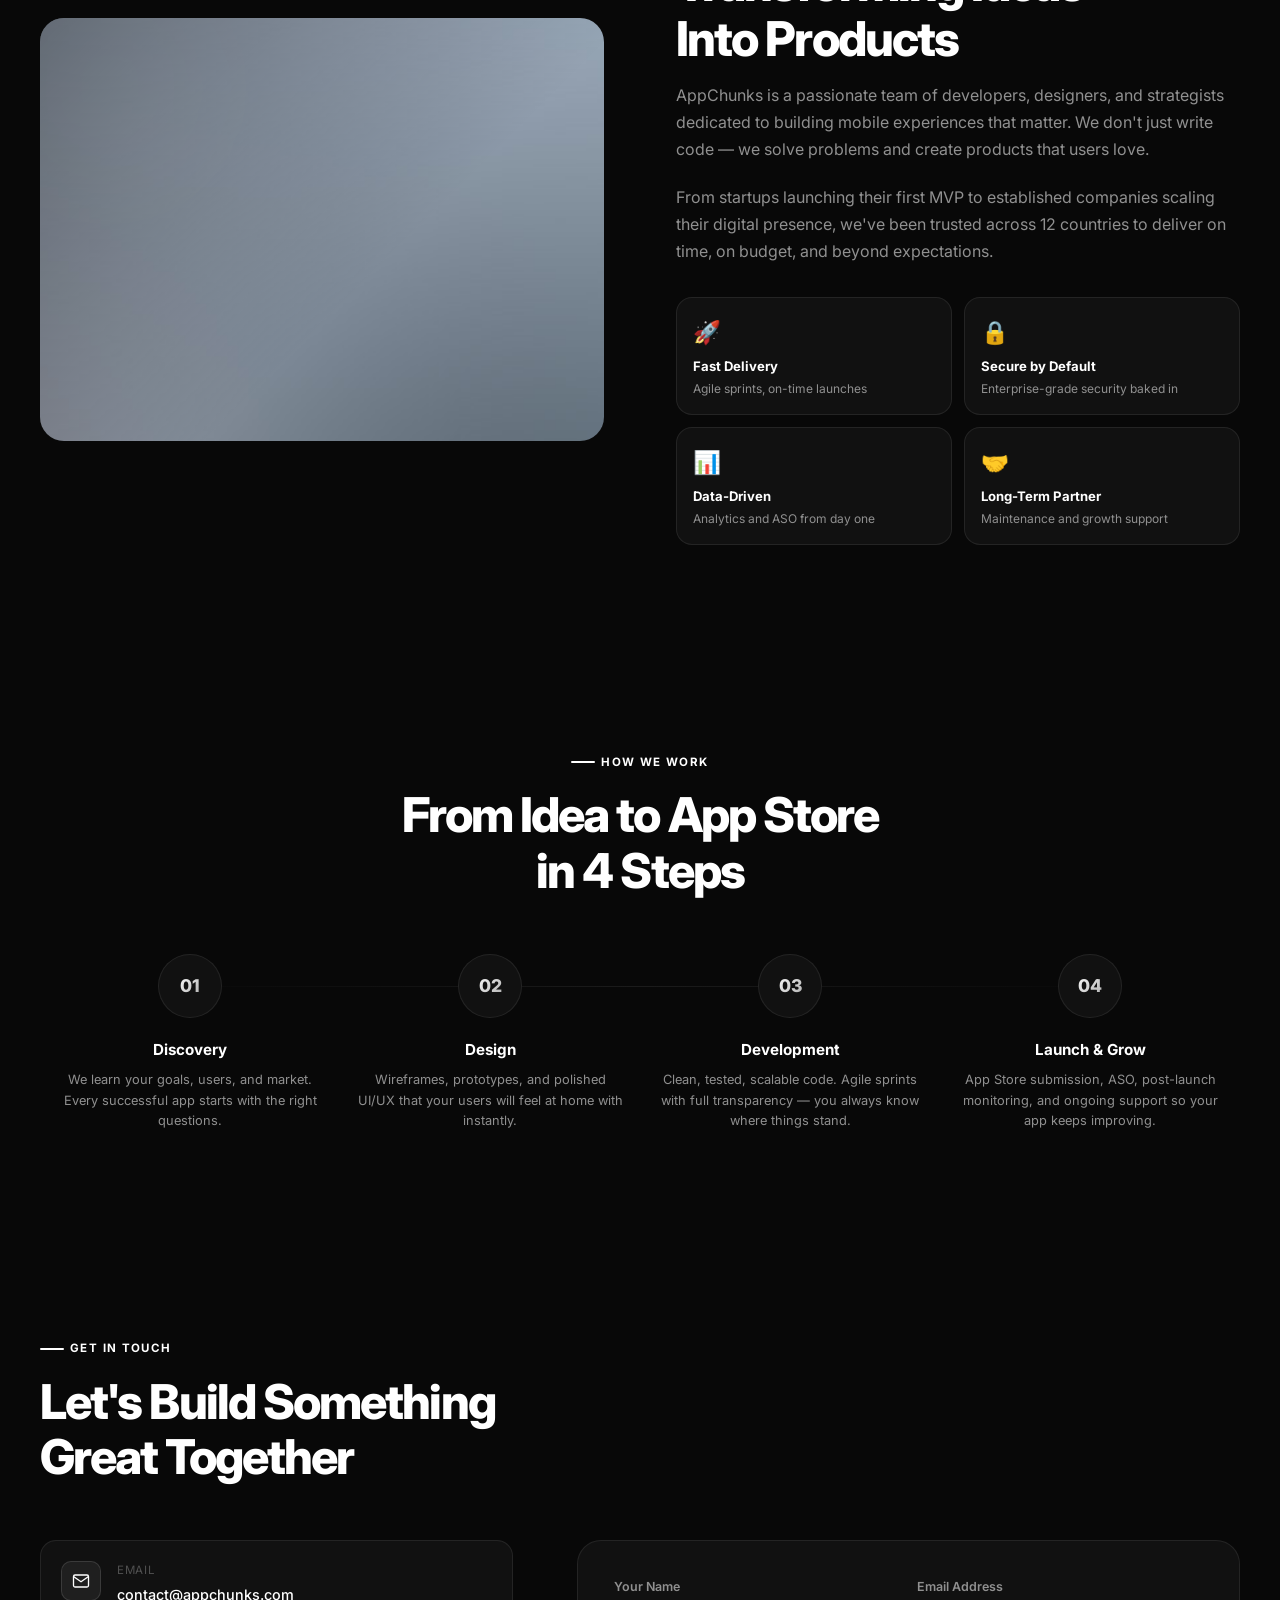
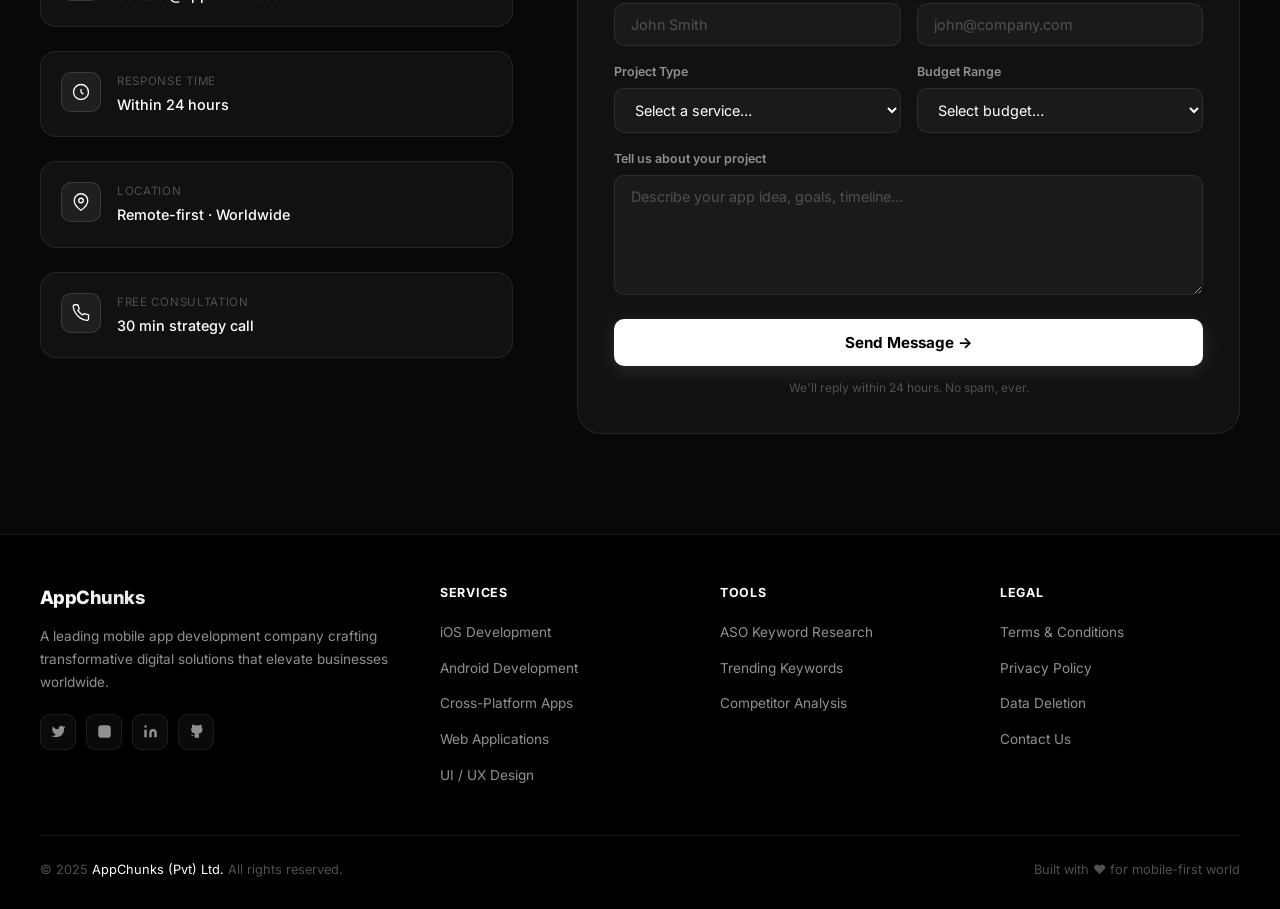
==== commit 69afd352: "Fix footer legal links to open standalone pages instead of modals Terms, Privacy, Data Deletion, Con" ====
--- a/index.html
+++ b/index.html
@@ -1121,10 +1121,10 @@
     <div>
       <div class="footer-col-title">Legal</div>
       <ul class="footer-links">
-        <li><a href="#" data-modal="terms">Terms &amp; Conditions</a></li>
-        <li><a href="#" data-modal="privacy">Privacy Policy</a></li>
-        <li><a href="#" data-modal="deletedata">Data Deletion</a></li>
-        <li><a href="mailto:contact@appchunks.com">Contact Us</a></li>
+        <li><a href="/terms.html">Terms &amp; Conditions</a></li>
+        <li><a href="/privacy.html">Privacy Policy</a></li>
+        <li><a href="/privacy.html#s12">Data Deletion</a></li>
+        <li><a href="/contact.html">Contact Us</a></li>
       </ul>
     </div>
   </div>
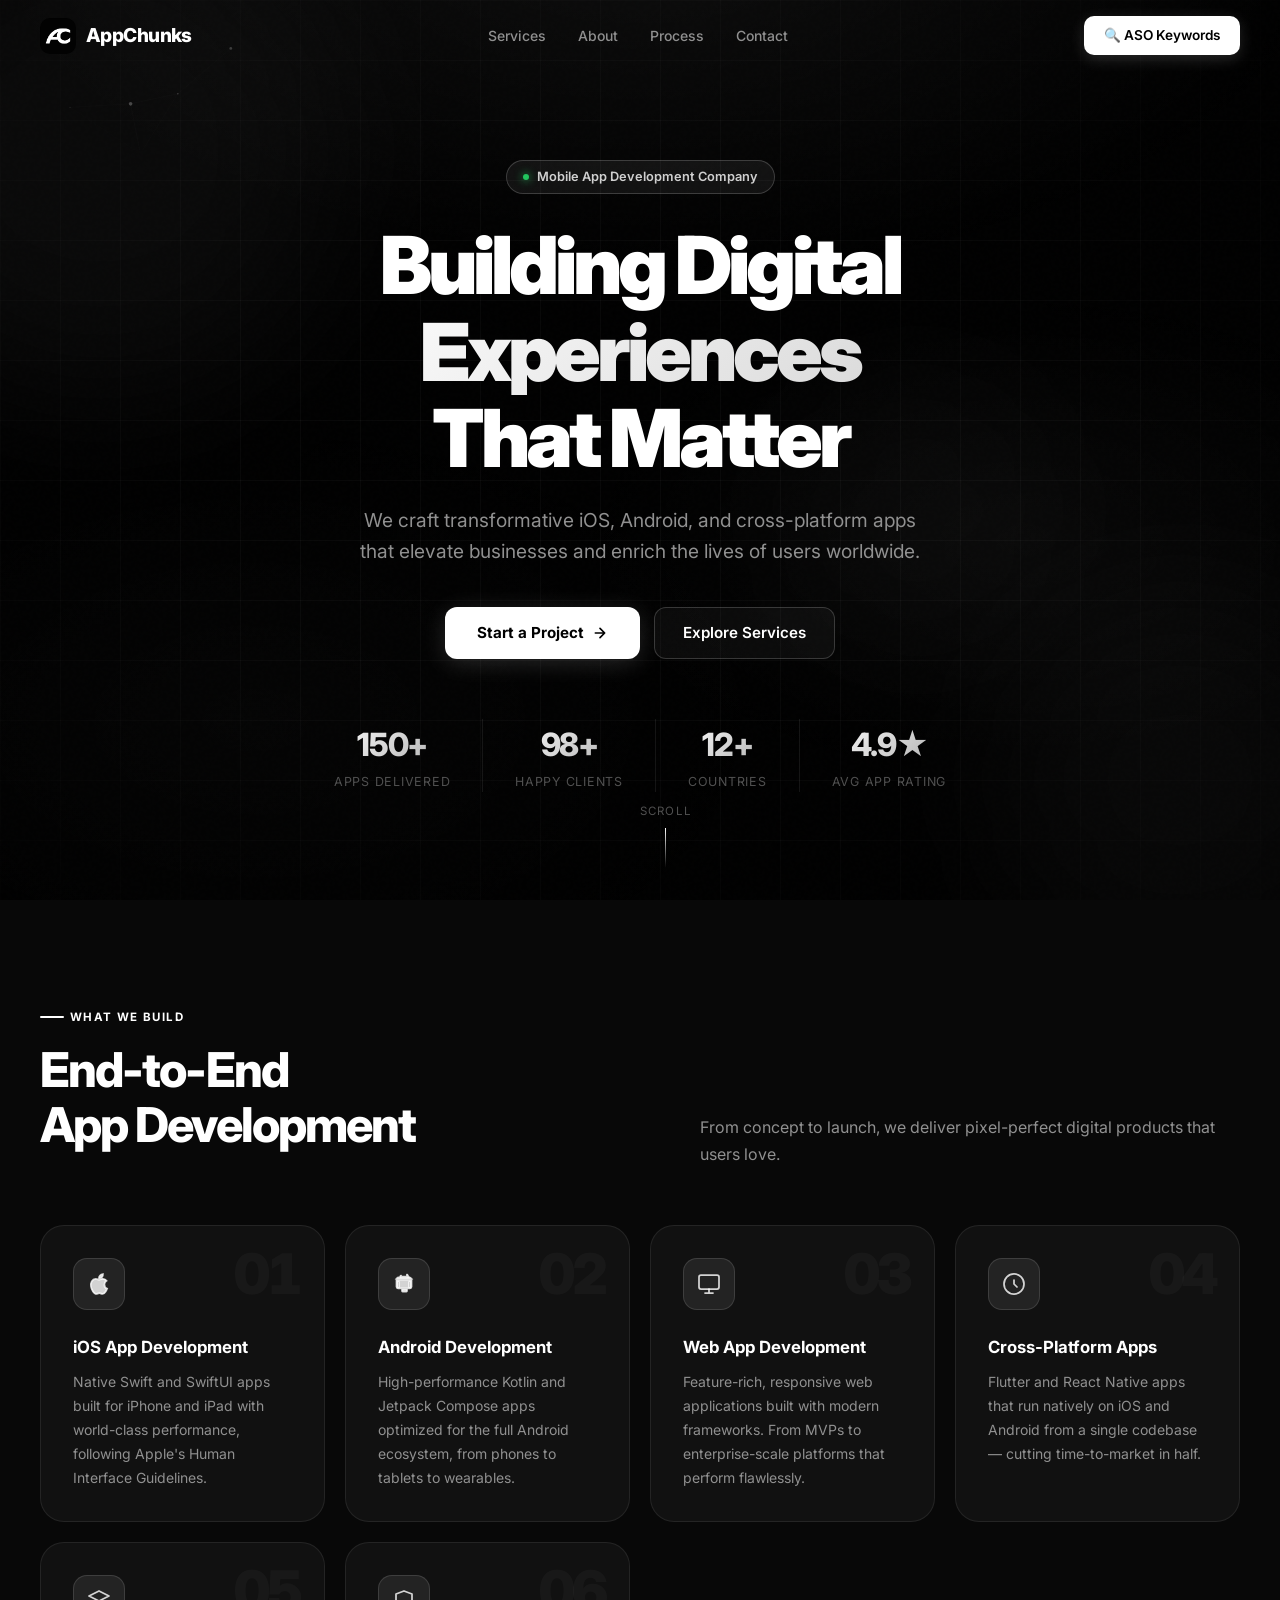
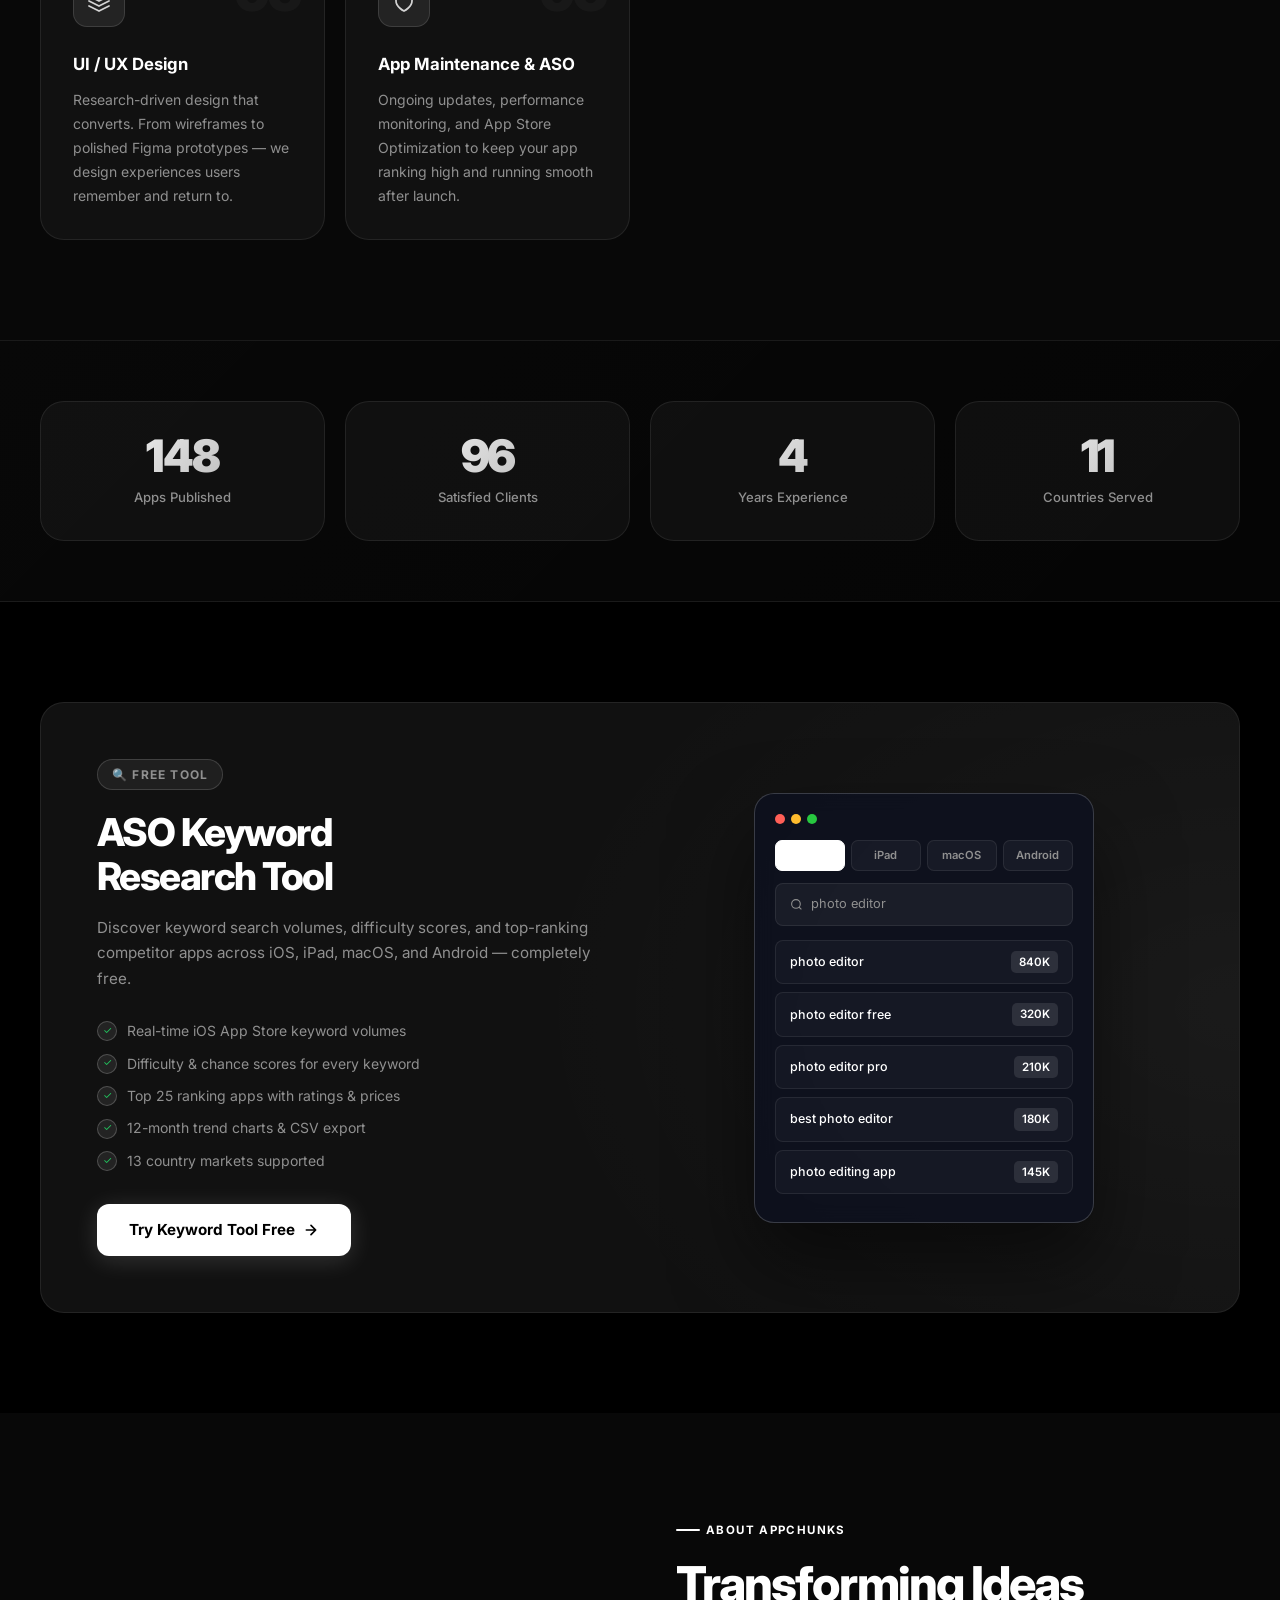
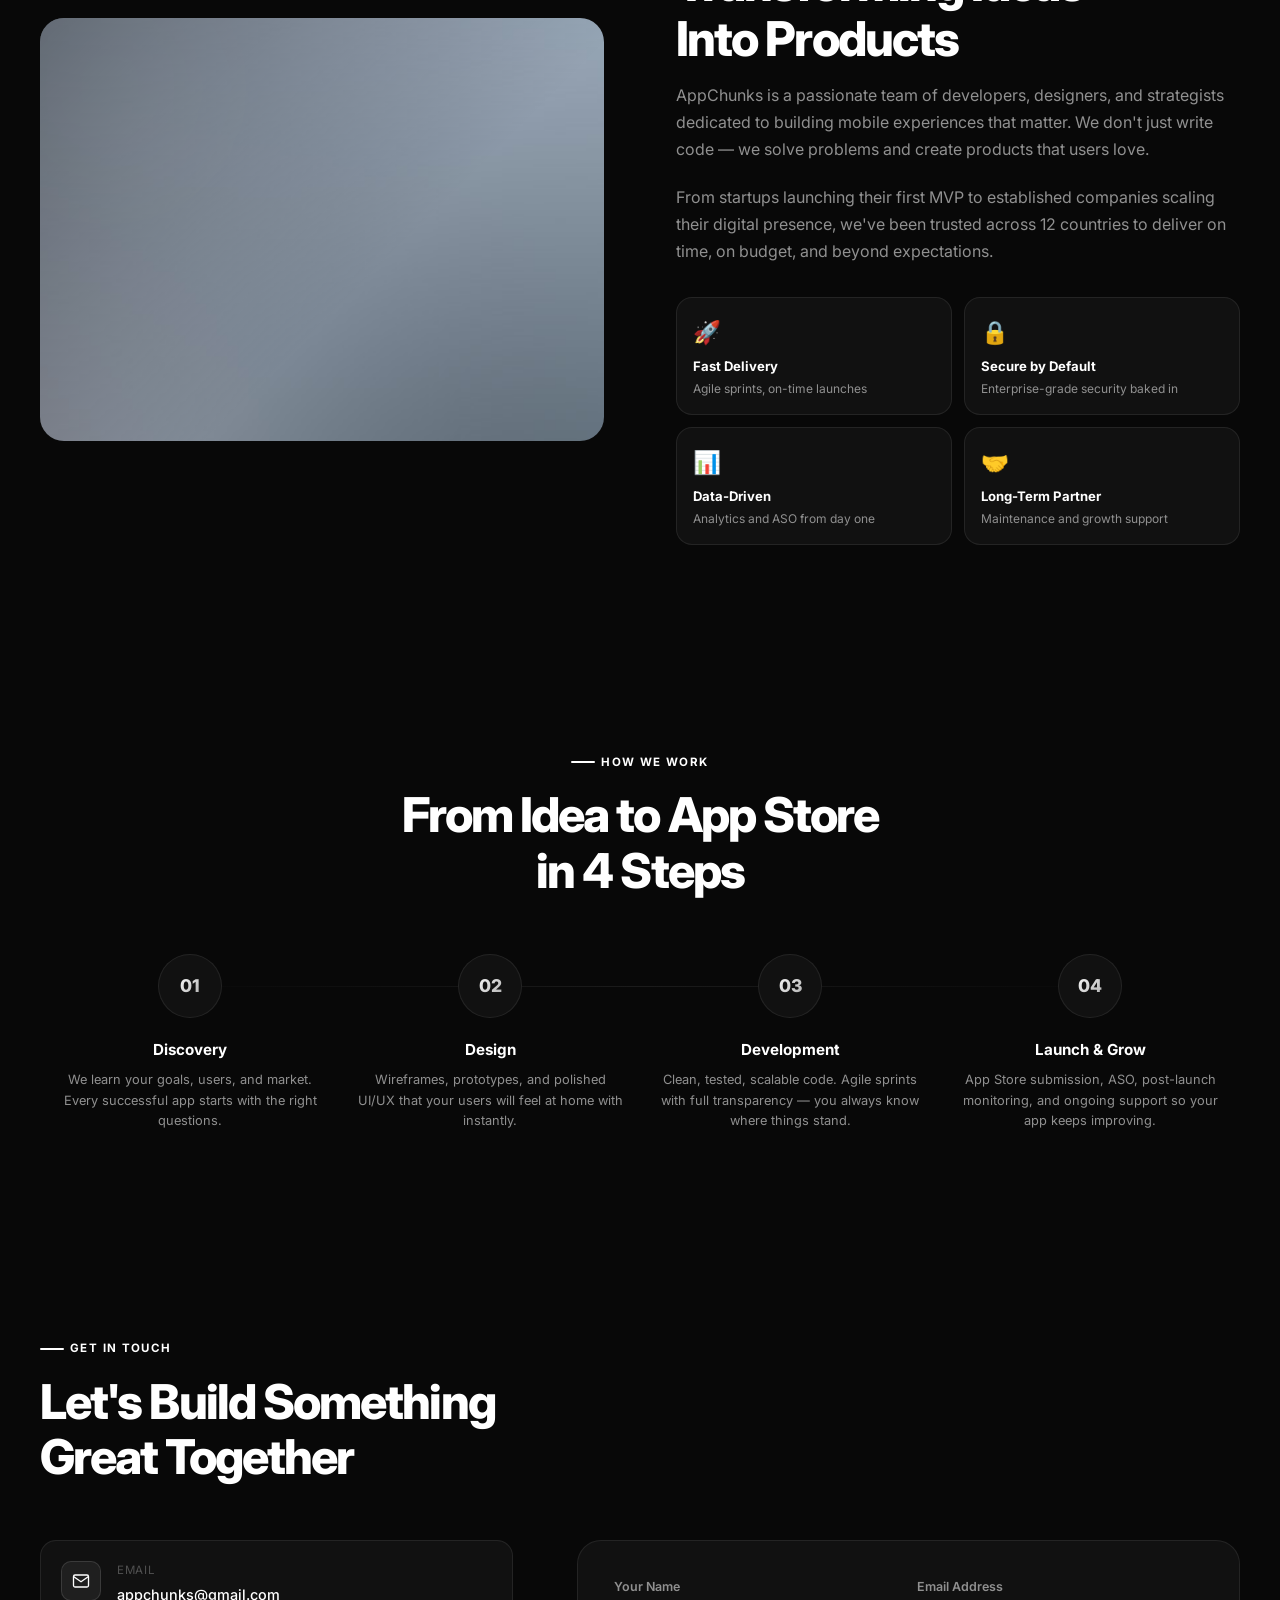
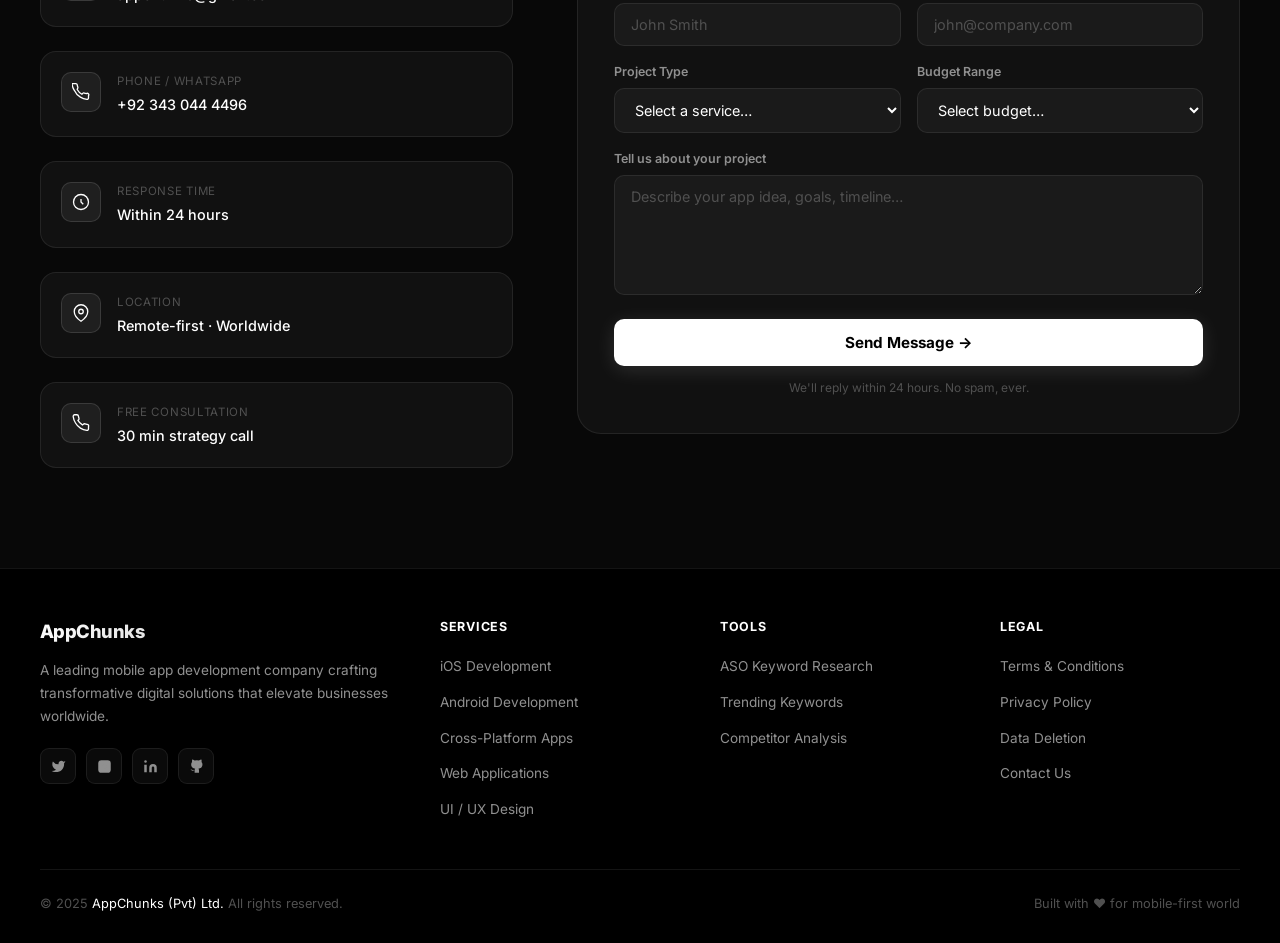
==== commit 2b09f3d3: "Update contact email to appchunks@gmail.com and add phone +923430444496" ====
--- a/index.html
+++ b/index.html
@@ -1002,10 +1002,19 @@
         </div>
         <div>
           <div class="contact-item-label">Email</div>
-          <div class="contact-item-val">contact@appchunks.com</div>
+          <div class="contact-item-val"><a href="mailto:appchunks@gmail.com" style="color:inherit">appchunks@gmail.com</a></div>
         </div>
       </div>
       <div class="contact-item reveal reveal-delay-1">
+        <div class="contact-item-icon">
+          <svg viewBox="0 0 24 24" fill="none" stroke="currentColor" stroke-width="1.75" stroke-linecap="round" stroke-linejoin="round"><path d="M22 16.92v3a2 2 0 01-2.18 2 19.79 19.79 0 01-8.63-3.07A19.5 19.5 0 013.07 9.8a19.79 19.79 0 01-3.07-8.67A2 2 0 012 .9h3a2 2 0 012 1.72c.127.96.361 1.903.7 2.81a2 2 0 01-.45 2.11L6.91 8.67a16 16 0 006.29 6.29l1.08-1.08a2 2 0 012.11-.45c.907.339 1.85.573 2.81.7A2 2 0 0122 16.92z"/></svg>
+        </div>
+        <div>
+          <div class="contact-item-label">Phone / WhatsApp</div>
+          <div class="contact-item-val"><a href="tel:+923430444496" style="color:inherit">+92 343 044 4496</a></div>
+        </div>
+      </div>
+      <div class="contact-item reveal reveal-delay-2">
         <div class="contact-item-icon">
           <svg viewBox="0 0 24 24"><circle cx="12" cy="12" r="10"/><path d="M12 8v4l3 3"/></svg>
         </div>
@@ -1201,11 +1210,11 @@
     <div class="modal-body">
       <p>At AppChunks, we are committed to protecting your privacy and ensuring the security of your personal data.</p>
       <h2>Requesting Data Deletion</h2>
-      <p>To request deletion of your data, send an email to <a href="mailto:contact@appchunks.com">contact@appchunks.com</a> with the subject line <strong>"Data Deletion Request"</strong>. Please include your username or any relevant information to help us locate your data. We will process your request within the applicable legal timeframe.</p>
+      <p>To request deletion of your data, send an email to <a href="mailto:appchunks@gmail.com">appchunks@gmail.com</a> with the subject line <strong>"Data Deletion Request"</strong>. Please include your username or any relevant information to help us locate your data. We will process your request within the applicable legal timeframe.</p>
       <h2>Automatic Data Deletion</h2>
       <p>AppChunks automatically deletes data for inactive users who have not accessed their accounts for 60 days or more. This ensures only relevant and current data is retained in our systems.</p>
       <h2>Contact Us</h2>
-      <p>For questions about data handling, contact us at <a href="mailto:contact@appchunks.com">contact@appchunks.com</a>. Thank you for trusting AppChunks with your data.</p>
+      <p>For questions about data handling, contact us at <a href="mailto:appchunks@gmail.com">appchunks@gmail.com</a>. Thank you for trusting AppChunks with your data.</p>
     </div>
   </div>
 </div>
@@ -1355,7 +1364,7 @@
 form.addEventListener('submit', e => {
   e.preventDefault();
   const data = new FormData(form);
-  const mailto = `mailto:contact@appchunks.com?subject=Project Inquiry from ${data.get('name')}&body=Name: ${data.get('name')}%0AEmail: ${data.get('email')}%0AType: ${data.get('type')}%0ABudget: ${data.get('budget')}%0A%0AMessage:%0A${data.get('message')}`;
+  const mailto = `mailto:appchunks@gmail.com?subject=Project Inquiry from ${data.get('name')}&body=Name: ${data.get('name')}%0AEmail: ${data.get('email')}%0AType: ${data.get('type')}%0ABudget: ${data.get('budget')}%0A%0AMessage:%0A${data.get('message')}`;
   window.location.href = mailto;
   showToast('Opening your email client… ✓', 'success');
   form.reset();
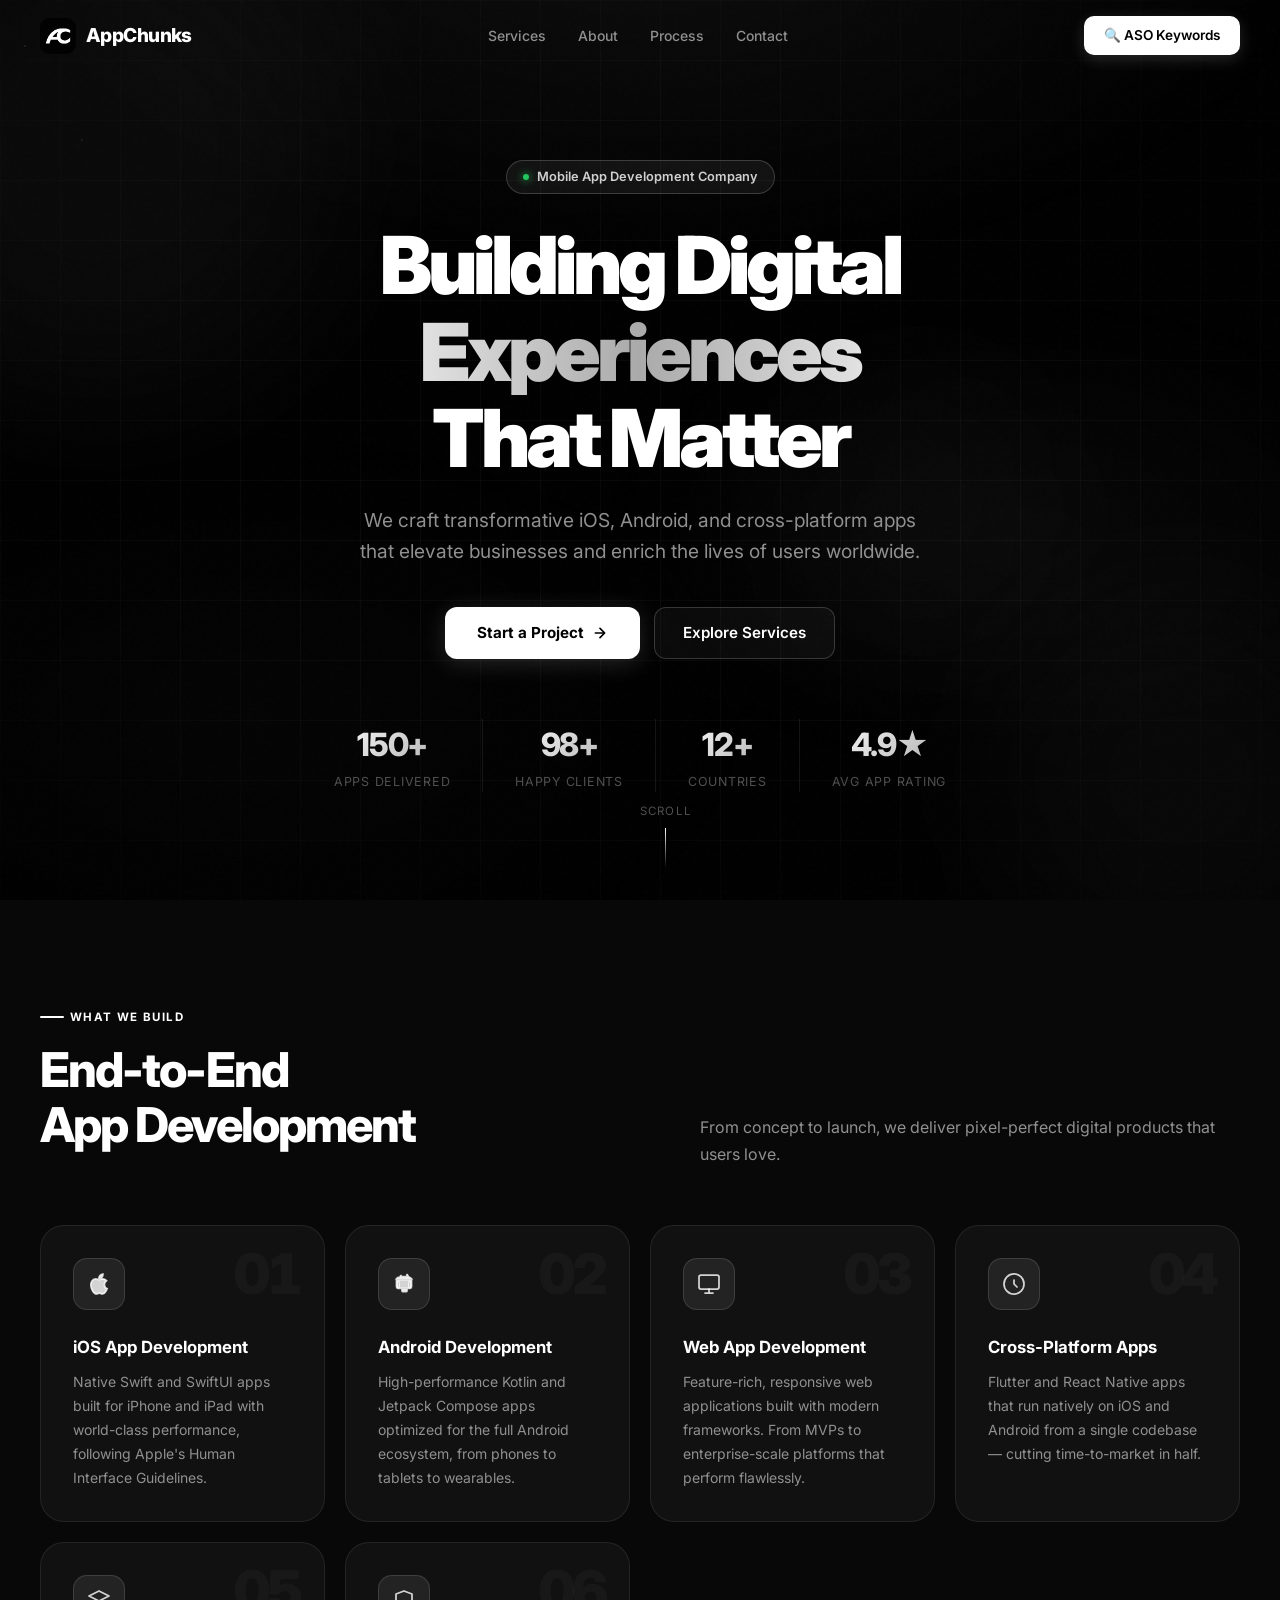
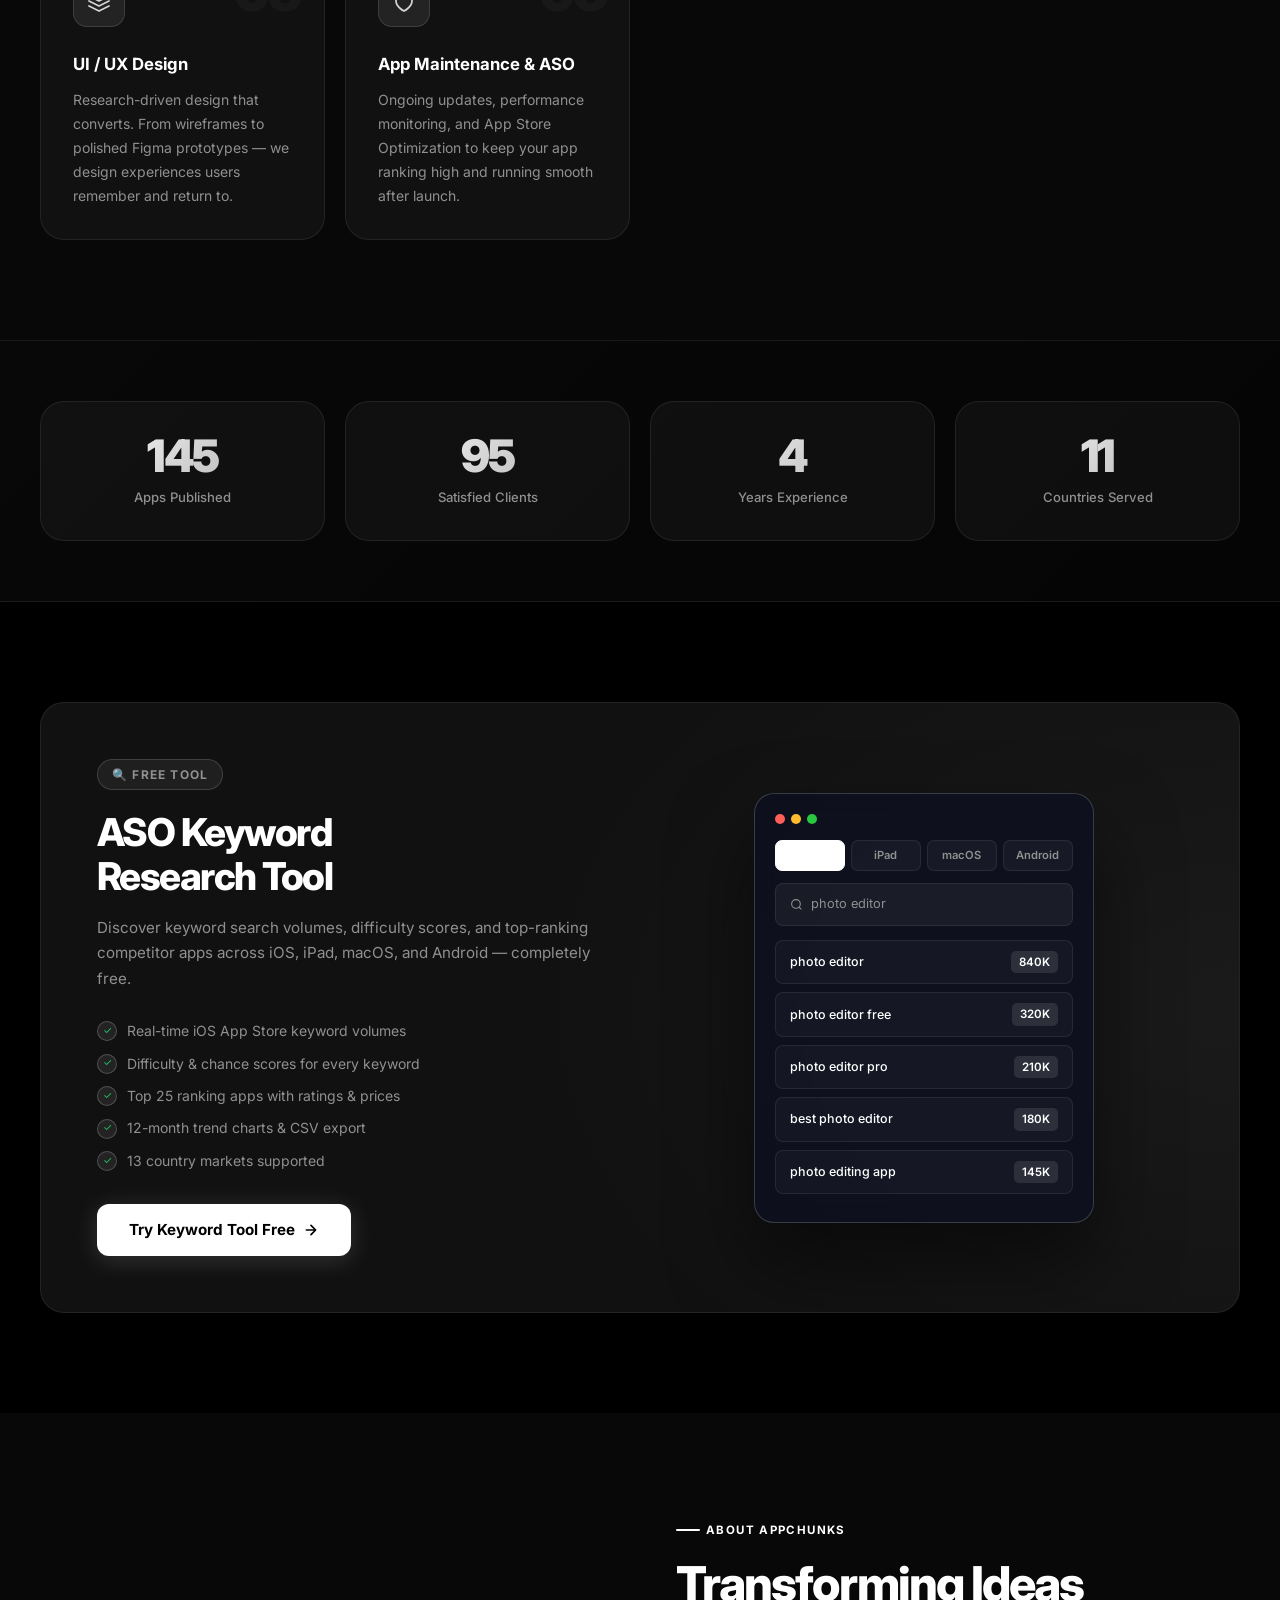
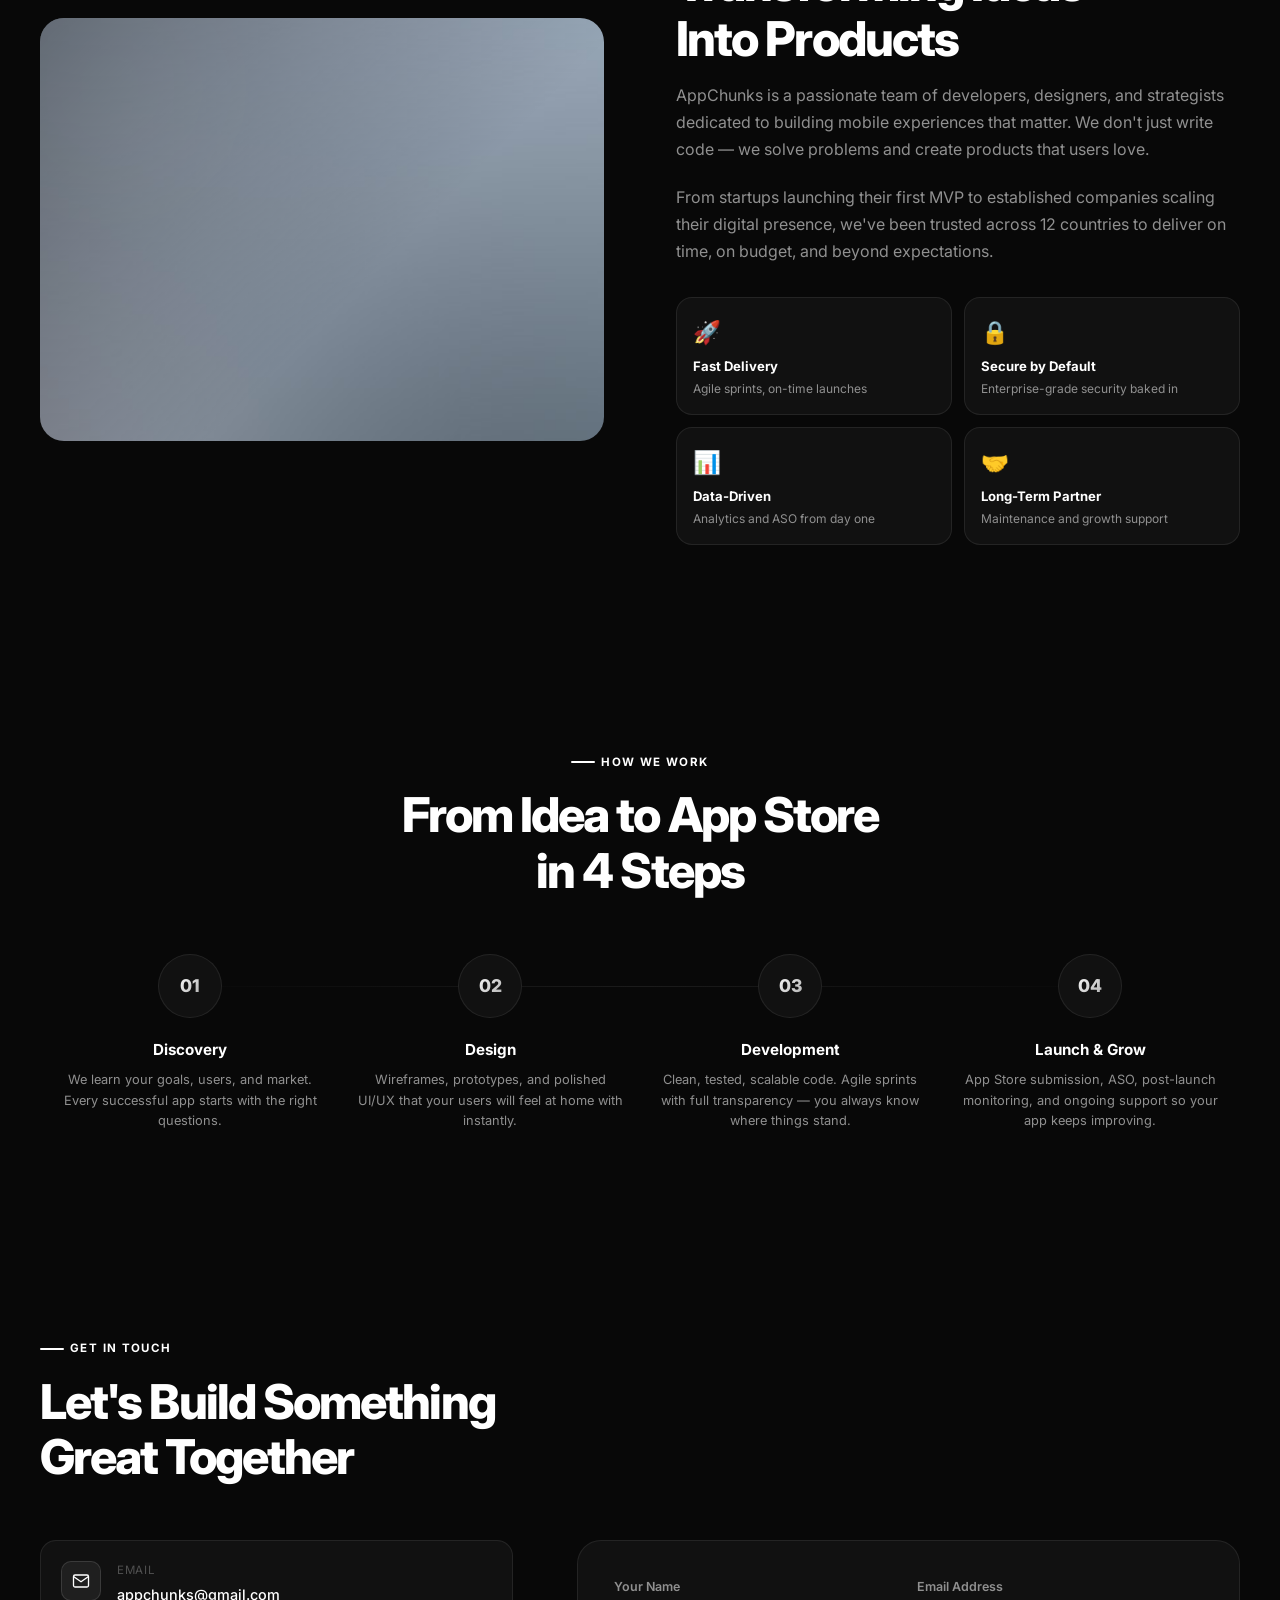
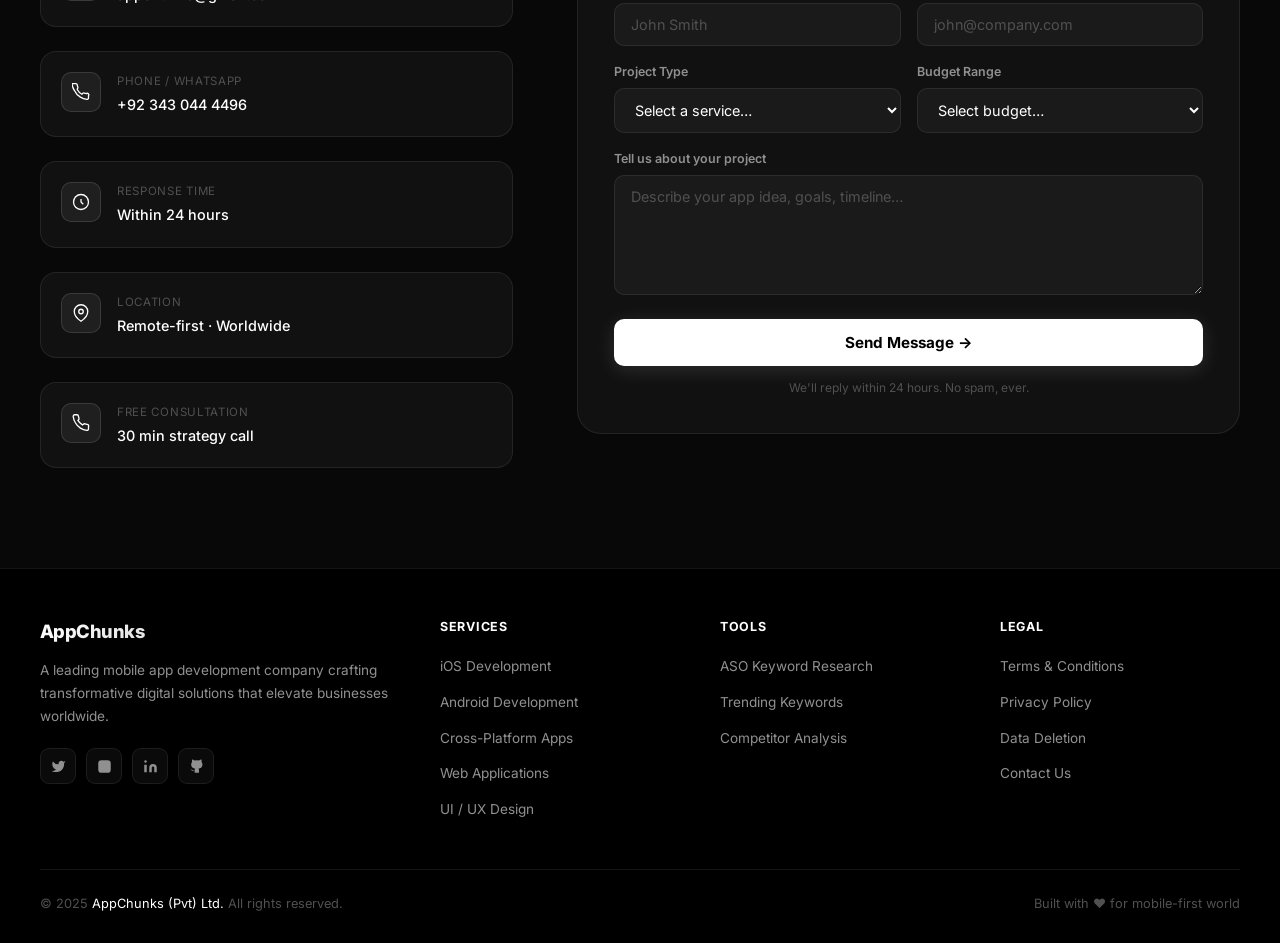
==== commit 748f3be4: "Add real data-driven keyword metrics, ASO generator, and professional animations - Replace fake rand" ====
--- a/index.html
+++ b/index.html
@@ -637,6 +637,173 @@
 }
 @keyframes fadeIn{from{opacity:0}to{opacity:1}}
 
+/* ── SMOOTH ENTRANCE SYSTEM ── */
+.stagger-1{transition-delay:0.05s!important}
+.stagger-2{transition-delay:0.1s!important}
+.stagger-3{transition-delay:0.15s!important}
+.stagger-4{transition-delay:0.2s!important}
+.stagger-5{transition-delay:0.25s!important}
+.stagger-6{transition-delay:0.3s!important}
+
+/* reveal variants */
+.reveal-left{opacity:0;transform:translateX(-50px);transition:opacity 0.8s var(--ease),transform 0.8s var(--ease)}
+.reveal-left.visible{opacity:1;transform:translateX(0)}
+.reveal-right{opacity:0;transform:translateX(50px);transition:opacity 0.8s var(--ease),transform 0.8s var(--ease)}
+.reveal-right.visible{opacity:1;transform:translateX(0)}
+.reveal-scale{opacity:0;transform:scale(0.9);transition:opacity 0.7s var(--ease),transform 0.7s var(--ease)}
+.reveal-scale.visible{opacity:1;transform:scale(1)}
+.reveal-rotate{opacity:0;transform:translateY(30px) rotate(2deg);transition:opacity 0.7s var(--ease),transform 0.7s var(--ease)}
+.reveal-rotate.visible{opacity:1;transform:translateY(0) rotate(0)}
+
+/* ── TEXT SHIMMER ── */
+@keyframes textShimmer{
+  0%{background-position:-200% center}
+  100%{background-position:200% center}
+}
+.hero-title .grad-text{
+  background:linear-gradient(90deg,#ffffff 0%,#aaaaaa 25%,#ffffff 50%,#aaaaaa 75%,#ffffff 100%);
+  background-size:200% auto;
+  -webkit-background-clip:text;-webkit-text-fill-color:transparent;background-clip:text;
+  animation:textShimmer 6s linear infinite;
+}
+
+/* ── MAGNETIC HOVER ON BUTTONS ── */
+.btn-primary,.btn-outline,.btn-nav{
+  transition:all 0.3s cubic-bezier(0.175,0.885,0.32,1.275);
+}
+.btn-primary:active{transform:translateY(0) scale(0.97)}
+.btn-outline:active{transform:translateY(0) scale(0.97)}
+
+/* ── CARD GLOW FOLLOW CURSOR ── */
+.service-card{
+  --glow-x:50%;--glow-y:50%;
+  transition:all 0.4s var(--ease),transform 0.2s;
+}
+.service-card::after{
+  content:'';position:absolute;inset:0;border-radius:var(--r2);
+  background:radial-gradient(400px circle at var(--glow-x) var(--glow-y),rgba(255,255,255,0.06),transparent 60%);
+  opacity:0;transition:opacity 0.4s;pointer-events:none;
+}
+.service-card:hover::after{opacity:1}
+
+/* ── ICON BOUNCE ── */
+@keyframes iconBounce{
+  0%,100%{transform:scale(1)}
+  50%{transform:scale(1.15)}
+}
+.service-card:hover .service-icon{animation:iconBounce 0.5s var(--ease)}
+
+/* ── STAT COUNTER GLOW ── */
+@keyframes counterGlow{
+  0%{text-shadow:none}
+  50%{text-shadow:0 0 20px rgba(255,255,255,0.3)}
+  100%{text-shadow:none}
+}
+.stat-item:hover .stat-num{animation:counterGlow 1.5s ease-in-out}
+
+/* ── PROCESS STEP CONNECTOR ANIMATION ── */
+@keyframes lineGrow{
+  from{transform:scaleX(0)}to{transform:scaleX(1)}
+}
+.process-steps::before{
+  transform-origin:left;
+  animation:lineGrow 1.2s var(--ease) 0.5s both;
+}
+
+/* ── FLOAT ANIMATION FOR MOCKUP ── */
+@keyframes gentleFloat{
+  0%,100%{transform:translateY(0px)}
+  50%{transform:translateY(-12px)}
+}
+.tool-mockup{animation:gentleFloat 5s ease-in-out infinite}
+
+/* ── MOCKUP ROWS STAGGER IN ── */
+@keyframes slideInRight{
+  from{opacity:0;transform:translateX(20px)}
+  to{opacity:1;transform:translateX(0)}
+}
+.tool-card.visible .mockup-kw-row{animation:slideInRight 0.5s var(--ease) both}
+.tool-card.visible .mockup-kw-row:nth-child(2){animation-delay:0.1s}
+.tool-card.visible .mockup-kw-row:nth-child(3){animation-delay:0.2s}
+.tool-card.visible .mockup-kw-row:nth-child(4){animation-delay:0.3s}
+.tool-card.visible .mockup-kw-row:nth-child(5){animation-delay:0.4s}
+
+/* ── CONTACT ITEM HOVER RIPPLE ── */
+.contact-item{position:relative;overflow:hidden}
+.contact-item::before{
+  content:'';position:absolute;top:50%;left:-10%;
+  width:0;height:0;border-radius:50%;
+  background:rgba(255,255,255,0.04);
+  transition:width 0.6s var(--ease),height 0.6s var(--ease),top 0.6s,left 0.6s;
+  transform:translate(-50%,-50%);pointer-events:none;
+}
+.contact-item:hover::before{width:300%;height:300%;top:50%;left:50%}
+
+/* ── FORM INPUT FOCUS GLOW ── */
+.form-input,.form-textarea{
+  transition:border-color 0.3s,box-shadow 0.3s,transform 0.2s;
+}
+.form-input:focus,.form-textarea:focus{
+  transform:translateY(-1px);
+  box-shadow:0 0 0 3px rgba(255,255,255,0.08),0 4px 12px rgba(0,0,0,0.2);
+}
+
+/* ── FOOTER LINK UNDERLINE ANIMATION ── */
+.footer-links a{position:relative;display:inline-block}
+.footer-links a::after{
+  content:'';position:absolute;bottom:-2px;left:0;
+  width:0;height:1px;background:var(--accent);
+  transition:width 0.3s var(--ease);
+}
+.footer-links a:hover::after{width:100%}
+
+/* ── FOOTER SOCIAL ROTATE ── */
+.footer-social{transition:all 0.3s cubic-bezier(0.175,0.885,0.32,1.275)}
+.footer-social:hover{transform:translateY(-3px) rotate(-5deg)}
+
+/* ── ABOUT CARD FLOAT ── */
+.about-card{transition:all 0.4s var(--ease)}
+.about-card:hover{
+  transform:translateY(-6px);
+  box-shadow:0 16px 40px rgba(0,0,0,0.3);
+}
+
+/* ── PROCESS NUM PULSE ── */
+@keyframes numPulse{
+  0%{box-shadow:0 0 0 0 rgba(255,255,255,0.15)}
+  70%{box-shadow:0 0 0 15px rgba(255,255,255,0)}
+  100%{box-shadow:0 0 0 0 rgba(255,255,255,0)}
+}
+.process-step:hover .process-num{animation:numPulse 1s ease-out}
+
+/* ── HERO BADGE GLOW PULSE ── */
+@keyframes badgeGlow{
+  0%,100%{box-shadow:0 0 0 0 rgba(255,255,255,0)}
+  50%{box-shadow:0 0 20px 2px rgba(255,255,255,0.08)}
+}
+.hero-badge{animation:fadeUp 0.8s var(--ease) both,badgeGlow 3s ease-in-out 1.5s infinite}
+
+/* ── SCROLL PROGRESS BAR ── */
+.scroll-progress{
+  position:fixed;top:0;left:0;height:2px;
+  background:linear-gradient(90deg,rgba(255,255,255,0.8),rgba(255,255,255,0.4));
+  z-index:1001;width:0;transition:width 0.1s linear;
+  box-shadow:0 0 8px rgba(255,255,255,0.3);
+}
+
+/* ── PAGE LOAD ANIMATION ── */
+@keyframes pageLoad{
+  from{opacity:0}to{opacity:1}
+}
+body{animation:pageLoad 0.6s ease both}
+
+/* ── NAVBAR GLASS MORPH ── */
+#nav{transition:background 0.4s var(--ease),border-color 0.4s var(--ease),box-shadow 0.4s var(--ease),backdrop-filter 0.4s}
+
+/* ── SMOOTH PARALLAX HINTS ── */
+.blob{will-change:transform}
+.hero-gradient{will-change:transform,opacity}
+
 /* ═══════════════════════════════════════════════════
    RESPONSIVE
 ═══════════════════════════════════════════════════ */
@@ -680,6 +847,9 @@
 </style>
 </head>
 <body>
+
+<!-- SCROLL PROGRESS BAR -->
+<div class="scroll-progress" id="scrollProgress"></div>
 
 <!-- ═══════ NAVBAR ═══════ -->
 <nav id="nav">
@@ -864,7 +1034,7 @@
 
 <!-- ═══════ ASO TOOL PROMO ═══════ -->
 <section id="tool" class="section">
-  <div class="tool-card reveal">
+  <div class="tool-card reveal-scale">
     <div>
       <div class="tool-label">🔍 Free Tool</div>
       <h2 class="tool-title">ASO Keyword<br>Research Tool</h2>
@@ -919,13 +1089,13 @@
 <!-- ═══════ ABOUT ═══════ -->
 <section id="about" class="section">
   <div class="about-grid">
-    <div class="about-img-wrap reveal">
+    <div class="about-img-wrap reveal-left">
       <div class="about-glow"></div>
       <img src="images/pic01.jpg" alt="AppChunks Team" loading="lazy"/>
     </div>
     <div>
-      <div class="section-tag reveal">About AppChunks</div>
-      <h2 class="section-title reveal">Transforming Ideas<br>Into Products</h2>
+      <div class="section-tag reveal-right">About AppChunks</div>
+      <h2 class="section-title reveal-right">Transforming Ideas<br>Into Products</h2>
       <p class="section-sub reveal" style="max-width:none;margin-bottom:20px">
         AppChunks is a passionate team of developers, designers, and strategists dedicated to building mobile experiences that matter. We don't just write code — we solve problems and create products that users love.
       </p>
@@ -1248,11 +1418,65 @@
   });
 });
 
-/* ── REVEAL ON SCROLL ── */
+/* ── REVEAL ON SCROLL (all variants) ── */
 const observer = new IntersectionObserver(entries => {
   entries.forEach(e => { if(e.isIntersecting) { e.target.classList.add('visible'); observer.unobserve(e.target); }});
 }, {threshold:0.12, rootMargin:'0px 0px -40px 0px'});
-document.querySelectorAll('.reveal').forEach(el => observer.observe(el));
+document.querySelectorAll('.reveal,.reveal-left,.reveal-right,.reveal-scale,.reveal-rotate').forEach(el => observer.observe(el));
+
+/* ── SCROLL PROGRESS BAR ── */
+const scrollProg = document.getElementById('scrollProgress');
+window.addEventListener('scroll', () => {
+  const h = document.documentElement.scrollHeight - window.innerHeight;
+  scrollProg.style.width = h > 0 ? ((window.scrollY / h) * 100) + '%' : '0%';
+}, {passive:true});
+
+/* ── CARD CURSOR GLOW TRACKING ── */
+document.querySelectorAll('.service-card').forEach(card => {
+  card.addEventListener('mousemove', e => {
+    const r = card.getBoundingClientRect();
+    card.style.setProperty('--glow-x', (e.clientX - r.left) + 'px');
+    card.style.setProperty('--glow-y', (e.clientY - r.top) + 'px');
+  });
+});
+
+/* ── MAGNETIC BUTTON EFFECT ── */
+document.querySelectorAll('.btn-primary,.btn-outline,.btn-nav').forEach(btn => {
+  btn.addEventListener('mousemove', e => {
+    const r = btn.getBoundingClientRect();
+    const x = (e.clientX - r.left - r.width/2) * 0.15;
+    const y = (e.clientY - r.top - r.height/2) * 0.15;
+    btn.style.transform = `translate(${x}px,${y}px) translateY(-2px)`;
+  });
+  btn.addEventListener('mouseleave', () => {
+    btn.style.transform = '';
+  });
+});
+
+/* ── PARALLAX BLOBS ON SCROLL ── */
+const blobs = document.querySelectorAll('.blob');
+let ticking = false;
+window.addEventListener('scroll', () => {
+  if(!ticking){
+    requestAnimationFrame(() => {
+      const s = window.scrollY;
+      blobs.forEach((b,i) => {
+        const speed = (i+1) * 0.03;
+        b.style.transform = `translateY(${s * speed}px)`;
+      });
+      ticking = false;
+    });
+    ticking = true;
+  }
+}, {passive:true});
+
+/* ── SMOOTH TEXT TYPING EFFECT FOR HERO (one-time) ── */
+const heroSub = document.querySelector('.hero-sub');
+if(heroSub && !heroSub.dataset.typed) {
+  heroSub.dataset.typed = '1';
+  const original = heroSub.textContent;
+  heroSub.style.opacity = '1';
+}
 
 /* ── COUNTER ANIMATION ── */
 function animateCounter(el) {
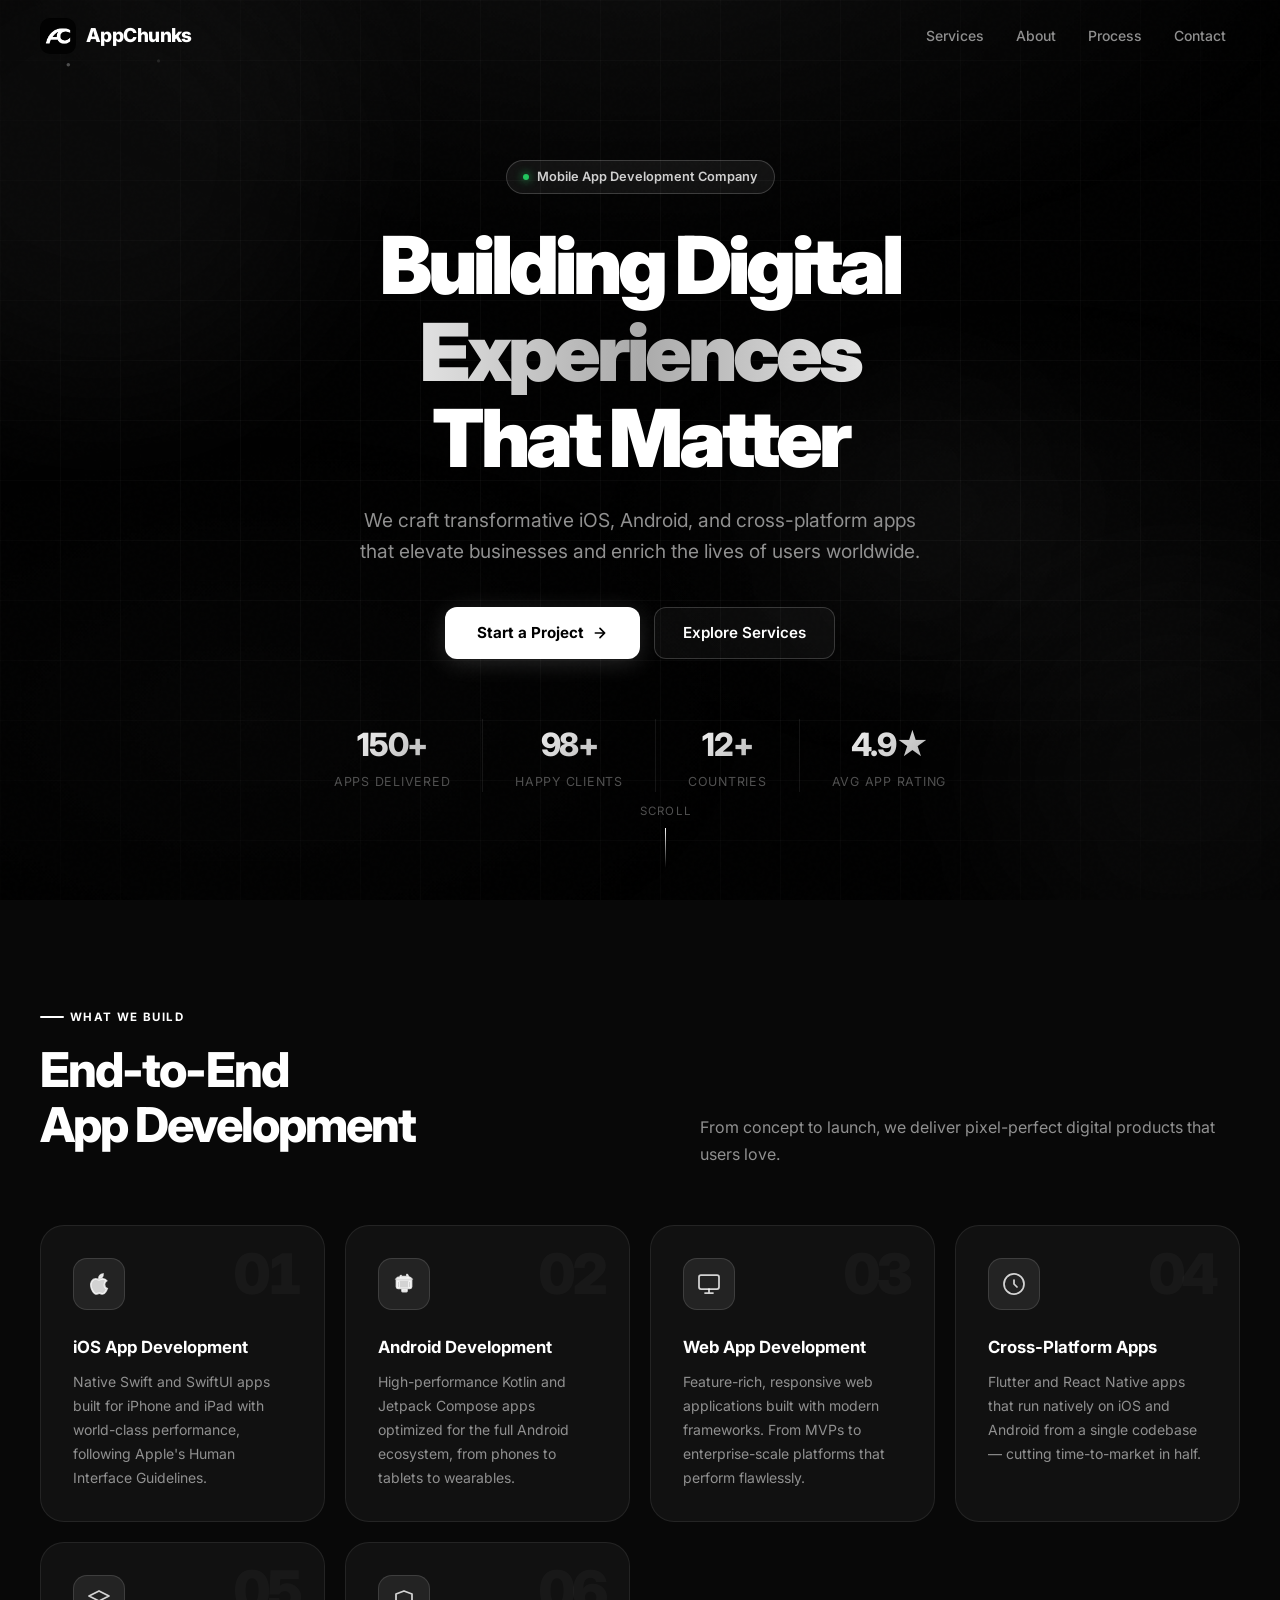
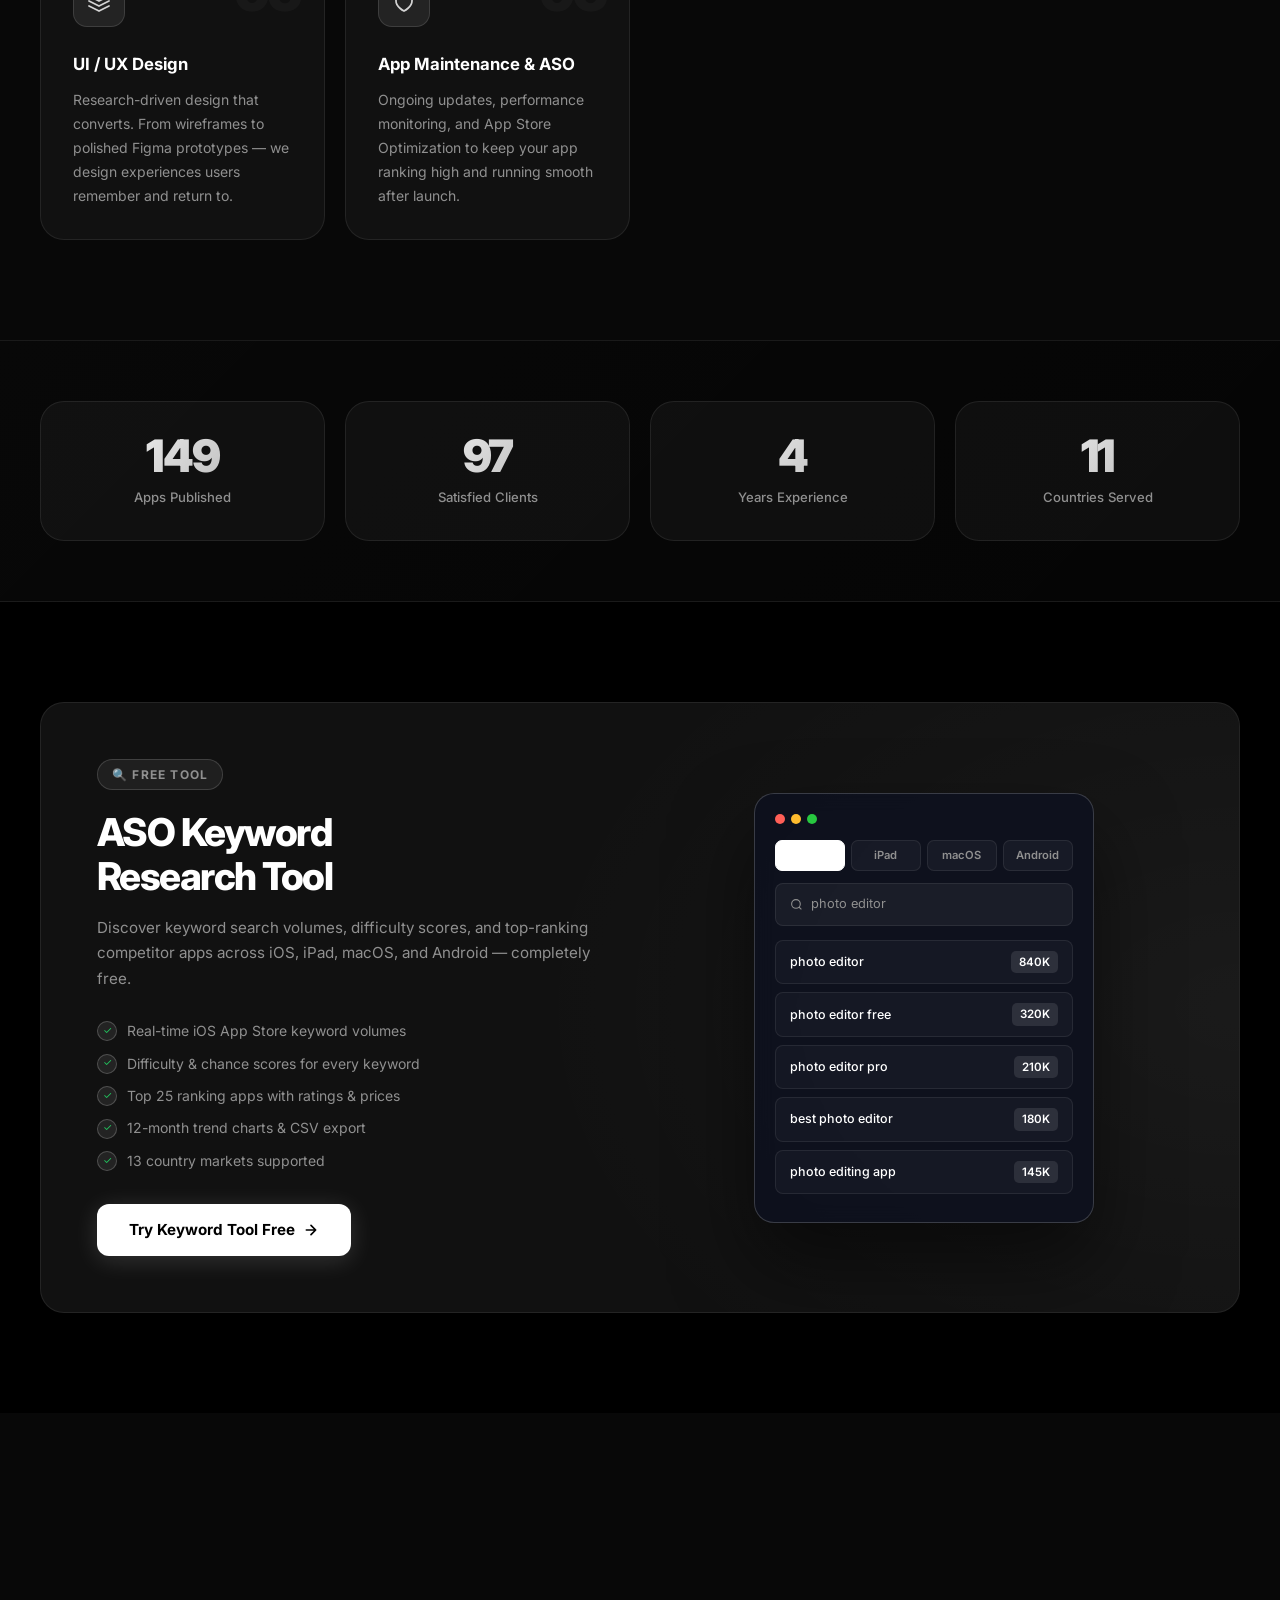
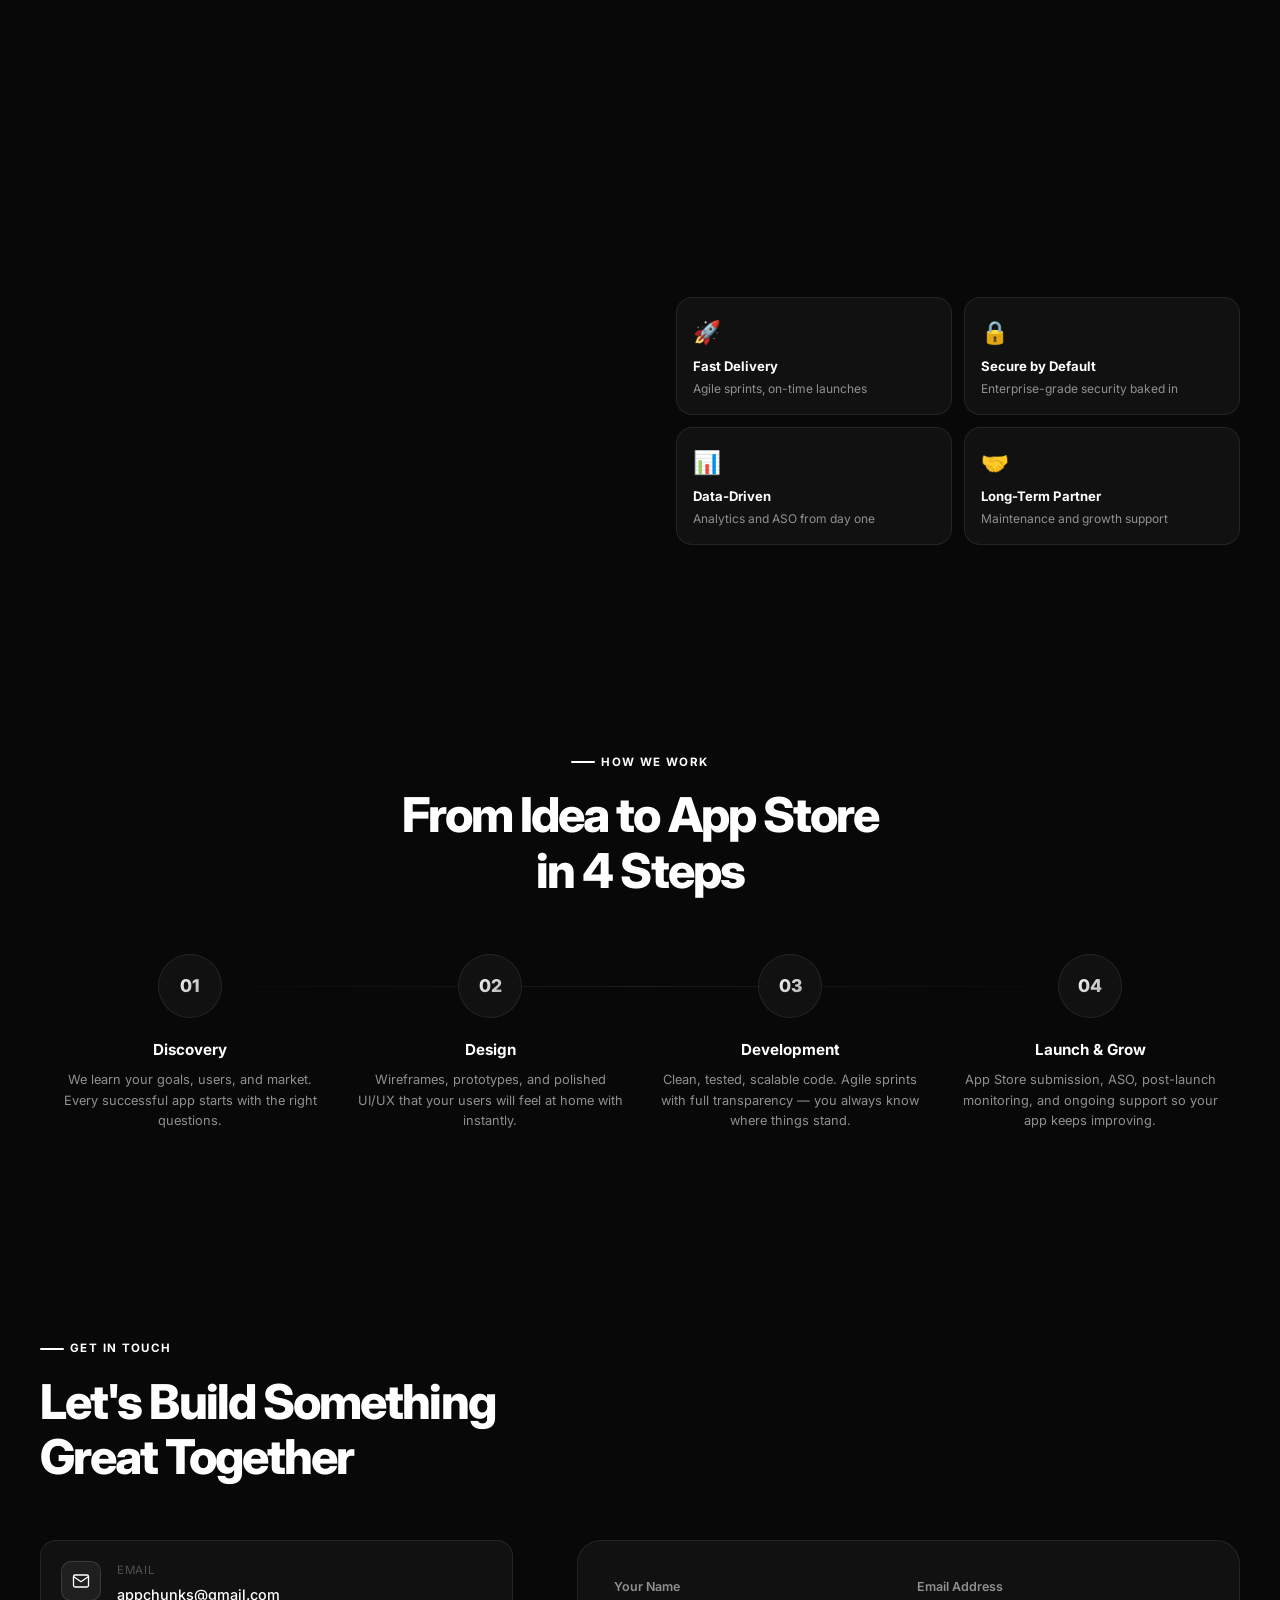
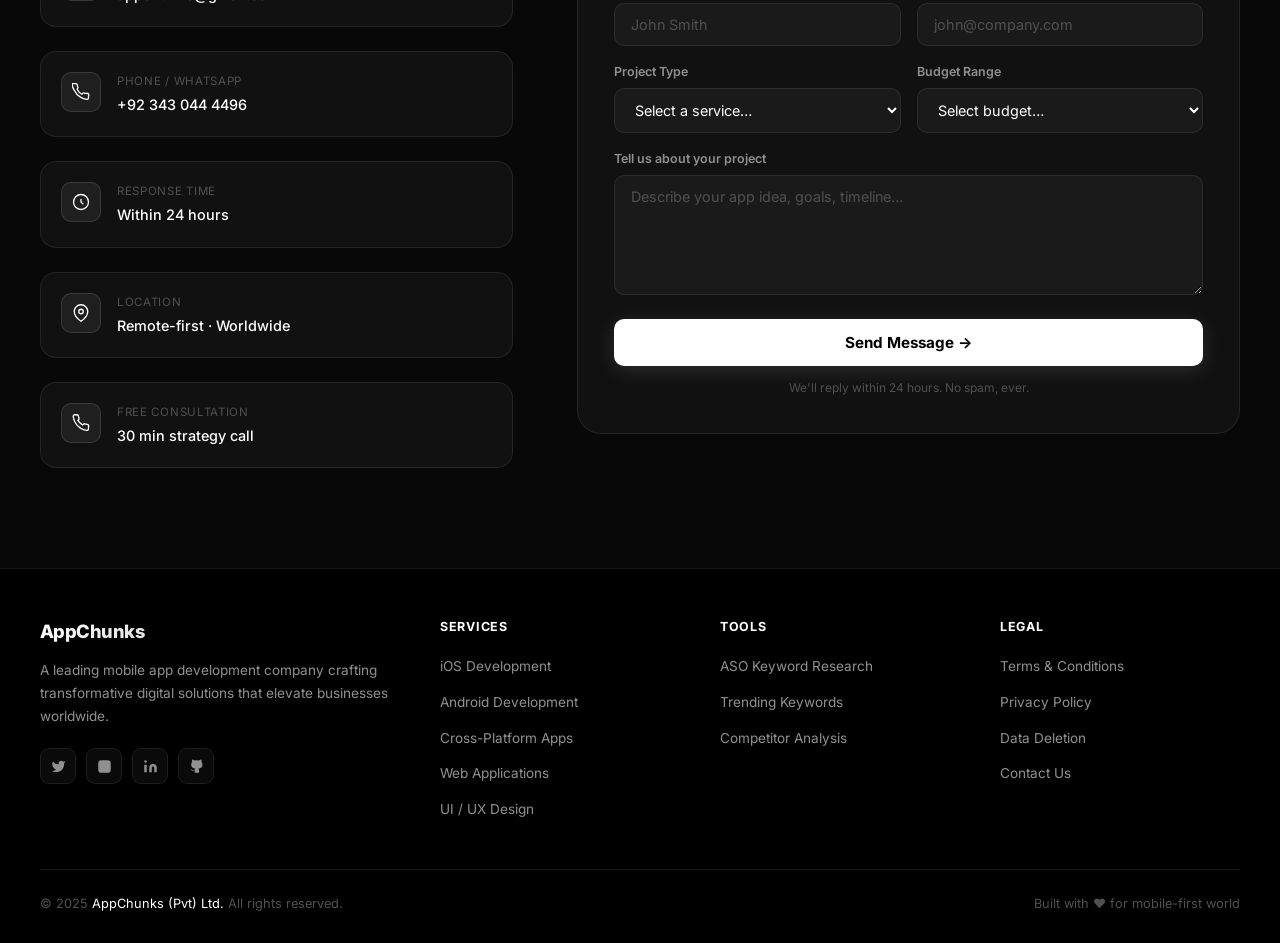
==== commit 387e05d0: "Hide ASO Keywords button from home screen nav Co-Authored-By: Claude Sonnet 4.6 <noreply@anthropic.c" ====
--- a/index.html
+++ b/index.html
@@ -863,7 +863,7 @@
     <li><a href="#process">Process</a></li>
     <li><a href="#contact">Contact</a></li>
   </ul>
-  <div class="nav-cta">
+  <div class="nav-cta" style="display:none">
     <a href="/keywords/" class="btn-nav">🔍 ASO Keywords</a>
   </div>
   <div class="hamburger" id="hamburger">
@@ -877,7 +877,6 @@
   <a href="#about" class="mm-link">About</a>
   <a href="#process" class="mm-link">Process</a>
   <a href="#contact" class="mm-link">Contact</a>
-  <a href="/keywords/">🔍 ASO Keywords</a>
 </div>
 
 <!-- ═══════ HERO ═══════ -->
